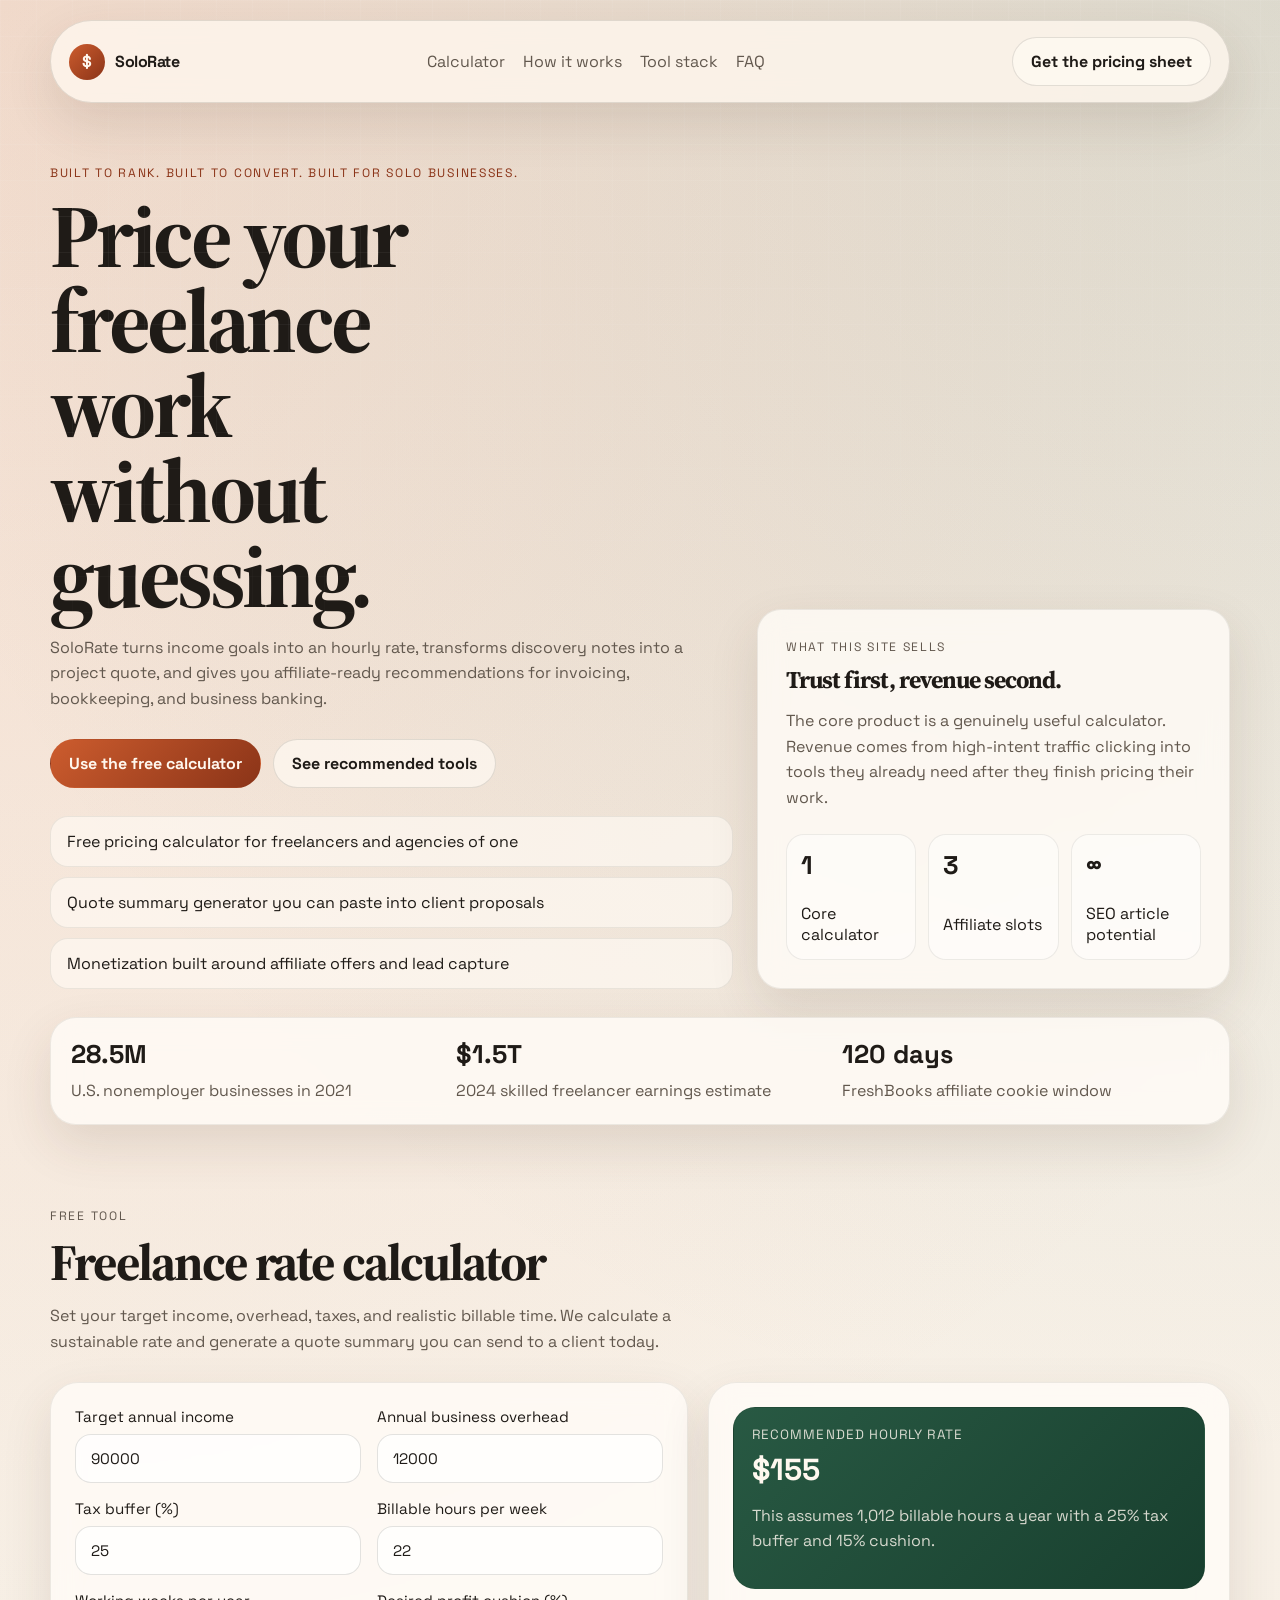
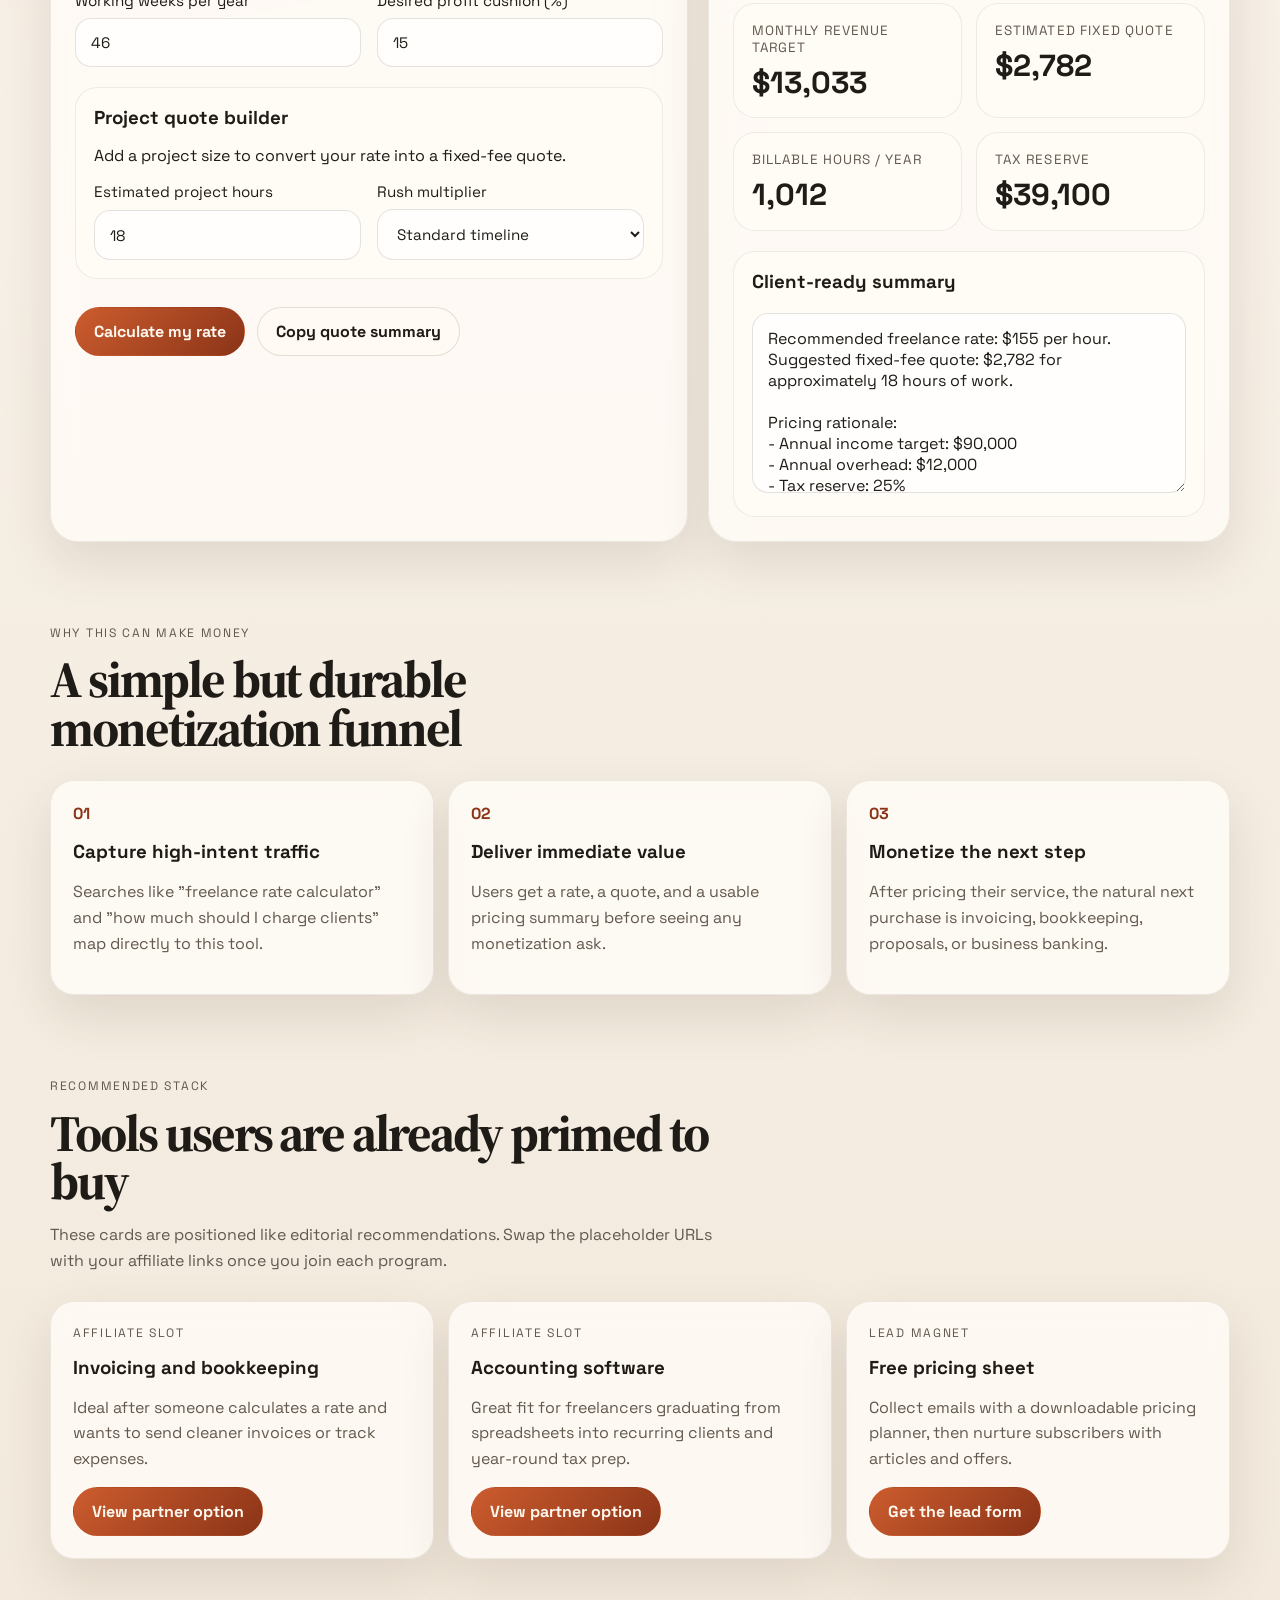
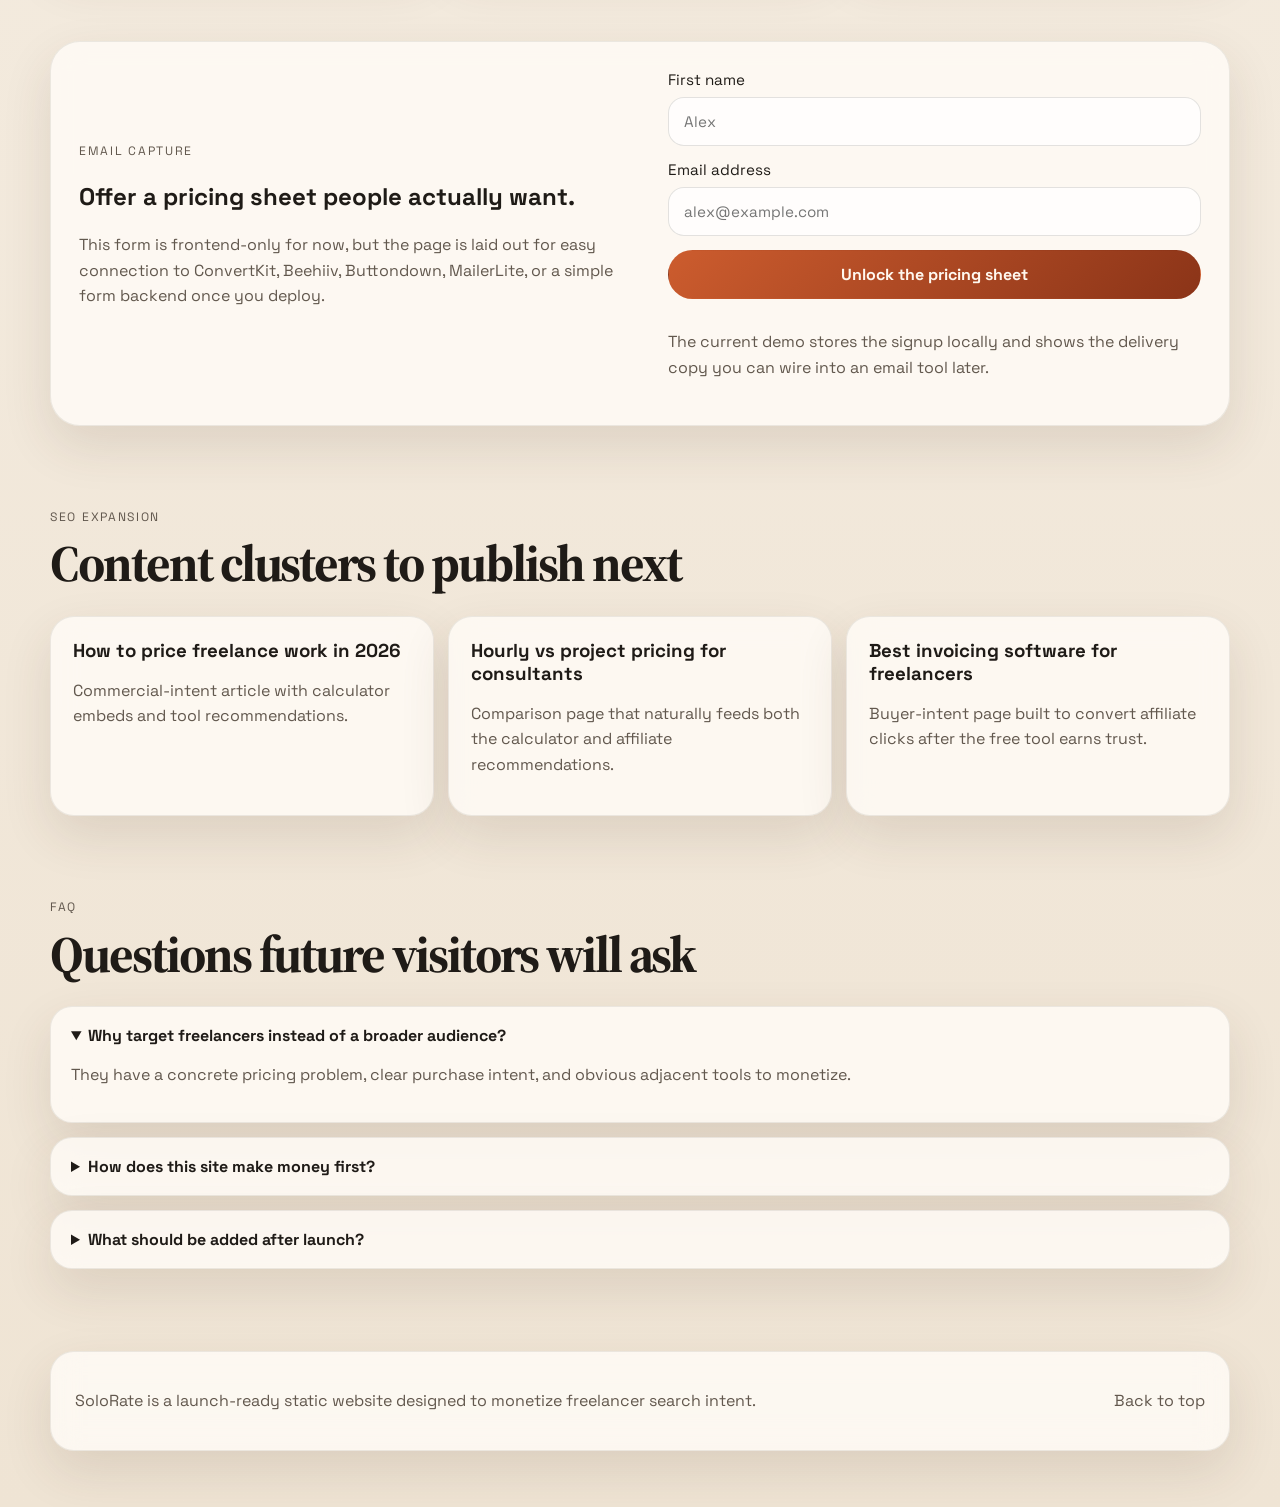
==== index.html @ 3251a685 "first iteration of freelance rate calculator." ====
﻿<!DOCTYPE html>
<html lang="en">
<head>
  <meta charset="UTF-8">
  <meta name="viewport" content="width=device-width, initial-scale=1.0">
  <title>SoloRate | Freelance Rate Calculator and Quote Builder</title>
  <meta
    name="description"
    content="Help freelancers price confidently with a free rate calculator, project quote builder, and curated tools for invoicing, banking, and bookkeeping."
  >
  <meta name="theme-color" content="#f6efe5">
  <meta property="og:title" content="SoloRate | Freelance Rate Calculator and Quote Builder">
  <meta
    property="og:description"
    content="A conversion-focused website for freelancers to calculate rates, build quotes, and discover tools that help them get paid faster."
  >
  <meta property="og:type" content="website">
  <link rel="preconnect" href="https://fonts.googleapis.com">
  <link rel="preconnect" href="https://fonts.gstatic.com" crossorigin>
  <link
    href="https://fonts.googleapis.com/css2?family=Space+Grotesk:wght@400;500;700&family=Source+Serif+4:wght@600;700&display=swap"
    rel="stylesheet"
  >
  <link rel="stylesheet" href="styles.css">
  <script type="application/ld+json">
    {
      "@context": "https://schema.org",
      "@type": "WebApplication",
      "name": "SoloRate",
      "applicationCategory": "BusinessApplication",
      "operatingSystem": "Any",
      "description": "Freelance rate calculator, quote builder, and monetized content hub for solo business owners.",
      "offers": {
        "@type": "Offer",
        "price": "0",
        "priceCurrency": "USD"
      }
    }
  </script>
</head>
<body>
  <div class="page-shell">
    <header class="site-header">
      <a class="brand" href="#top" aria-label="SoloRate home">
        <span class="brand-mark">$</span>
        <span class="brand-text">SoloRate</span>
      </a>
      <nav class="top-nav" aria-label="Primary">
        <a href="#calculator">Calculator</a>
        <a href="#how-it-works">How it works</a>
        <a href="#stack">Tool stack</a>
        <a href="#faq">FAQ</a>
      </nav>
      <a class="button button-ghost" href="#lead">Get the pricing sheet</a>
    </header>

    <main id="top">
      <section class="hero">
        <div class="hero-copy">
          <p class="eyebrow">Built to rank. Built to convert. Built for solo businesses.</p>
          <h1>Price your freelance work without guessing.</h1>
          <p class="hero-text">
            SoloRate turns income goals into an hourly rate, transforms discovery notes into a project quote,
            and gives you affiliate-ready recommendations for invoicing, bookkeeping, and business banking.
          </p>
          <div class="hero-actions">
            <a class="button button-primary" href="#calculator">Use the free calculator</a>
            <a class="button button-secondary" href="#stack">See recommended tools</a>
          </div>
          <ul class="hero-points" aria-label="Highlights">
            <li>Free pricing calculator for freelancers and agencies of one</li>
            <li>Quote summary generator you can paste into client proposals</li>
            <li>Monetization built around affiliate offers and lead capture</li>
          </ul>
        </div>
        <aside class="hero-card">
          <p class="mini-label">What this site sells</p>
          <h2>Trust first, revenue second.</h2>
          <p>
            The core product is a genuinely useful calculator. Revenue comes from high-intent traffic clicking into
            tools they already need after they finish pricing their work.
          </p>
          <div class="metric-grid">
            <article>
              <strong>1</strong>
              <span>Core calculator</span>
            </article>
            <article>
              <strong>3</strong>
              <span>Affiliate slots</span>
            </article>
            <article>
              <strong>&infin;</strong>
              <span>SEO article potential</span>
            </article>
          </div>
        </aside>
      </section>

      <section class="proof-strip" aria-label="Opportunity signals">
        <article>
          <span class="proof-number">28.5M</span>
          <span class="proof-label">U.S. nonemployer businesses in 2021</span>
        </article>
        <article>
          <span class="proof-number">$1.5T</span>
          <span class="proof-label">2024 skilled freelancer earnings estimate</span>
        </article>
        <article>
          <span class="proof-number">120 days</span>
          <span class="proof-label">FreshBooks affiliate cookie window</span>
        </article>
      </section>

      <section class="calculator-section" id="calculator">
        <div class="section-heading">
          <p class="eyebrow">Free tool</p>
          <h2>Freelance rate calculator</h2>
          <p>
            Set your target income, overhead, taxes, and realistic billable time. We calculate a sustainable rate and
            generate a quote summary you can send to a client today.
          </p>
        </div>

        <div class="calculator-layout">
          <form class="calculator-panel" id="calculator-form">
            <div class="field-grid">
              <label>
                Target annual income
                <input id="income" name="income" type="number" min="0" step="1000" value="90000">
              </label>
              <label>
                Annual business overhead
                <input id="overhead" name="overhead" type="number" min="0" step="500" value="12000">
              </label>
              <label>
                Tax buffer (%)
                <input id="taxRate" name="taxRate" type="number" min="0" max="60" step="1" value="25">
              </label>
              <label>
                Billable hours per week
                <input id="hoursPerWeek" name="hoursPerWeek" type="number" min="1" max="60" step="1" value="22">
              </label>
              <label>
                Working weeks per year
                <input id="weeksPerYear" name="weeksPerYear" type="number" min="1" max="52" step="1" value="46">
              </label>
              <label>
                Desired profit cushion (%)
                <input id="profitMargin" name="profitMargin" type="number" min="0" max="80" step="1" value="15">
              </label>
            </div>

            <div class="project-box">
              <div>
                <h3>Project quote builder</h3>
                <p>Add a project size to convert your rate into a fixed-fee quote.</p>
              </div>
              <div class="field-grid compact">
                <label>
                  Estimated project hours
                  <input id="projectHours" name="projectHours" type="number" min="1" max="500" step="1" value="18">
                </label>
                <label>
                  Rush multiplier
                  <select id="rushMultiplier" name="rushMultiplier">
                    <option value="1">Standard timeline</option>
                    <option value="1.15">Mild rush (+15%)</option>
                    <option value="1.3">Fast turnaround (+30%)</option>
                    <option value="1.5">Urgent delivery (+50%)</option>
                  </select>
                </label>
              </div>
            </div>

            <div class="form-actions">
              <button class="button button-primary" type="submit">Calculate my rate</button>
              <button class="button button-secondary" id="copy-summary" type="button">Copy quote summary</button>
            </div>
          </form>

          <aside class="results-panel">
            <div class="result-card accent">
              <span class="result-label">Recommended hourly rate</span>
              <strong id="hourlyRate">$0</strong>
              <p id="rateContext">Based on your income target, expenses, taxes, and billable availability.</p>
            </div>
            <div class="results-grid">
              <article class="result-card">
                <span class="result-label">Monthly revenue target</span>
                <strong id="monthlyTarget">$0</strong>
              </article>
              <article class="result-card">
                <span class="result-label">Estimated fixed quote</span>
                <strong id="projectQuote">$0</strong>
              </article>
              <article class="result-card">
                <span class="result-label">Billable hours / year</span>
                <strong id="annualHours">0</strong>
              </article>
              <article class="result-card">
                <span class="result-label">Tax reserve</span>
                <strong id="taxReserve">$0</strong>
              </article>
            </div>
            <div class="summary-card">
              <div class="summary-head">
                <h3>Client-ready summary</h3>
                <span id="copy-status" aria-live="polite"></span>
              </div>
              <textarea id="quoteSummary" readonly></textarea>
            </div>
          </aside>
        </div>
      </section>

      <section class="how-section" id="how-it-works">
        <div class="section-heading">
          <p class="eyebrow">Why this can make money</p>
          <h2>A simple but durable monetization funnel</h2>
        </div>
        <div class="steps">
          <article>
            <span>01</span>
            <h3>Capture high-intent traffic</h3>
            <p>Searches like "freelance rate calculator" and "how much should I charge clients" map directly to this tool.</p>
          </article>
          <article>
            <span>02</span>
            <h3>Deliver immediate value</h3>
            <p>Users get a rate, a quote, and a usable pricing summary before seeing any monetization ask.</p>
          </article>
          <article>
            <span>03</span>
            <h3>Monetize the next step</h3>
            <p>After pricing their service, the natural next purchase is invoicing, bookkeeping, proposals, or business banking.</p>
          </article>
        </div>
      </section>

      <section class="stack-section" id="stack">
        <div class="section-heading">
          <p class="eyebrow">Recommended stack</p>
          <h2>Tools users are already primed to buy</h2>
          <p>
            These cards are positioned like editorial recommendations. Swap the placeholder URLs with your affiliate
            links once you join each program.
          </p>
        </div>
        <div class="offer-grid">
          <article class="offer-card">
            <p class="offer-tag">Affiliate slot</p>
            <h3>Invoicing and bookkeeping</h3>
            <p>Ideal after someone calculates a rate and wants to send cleaner invoices or track expenses.</p>
            <a class="button button-primary" href="https://www.freshbooks.com/affiliate-program/" target="_blank" rel="noreferrer noopener">View partner option</a>
          </article>
          <article class="offer-card">
            <p class="offer-tag">Affiliate slot</p>
            <h3>Accounting software</h3>
            <p>Great fit for freelancers graduating from spreadsheets into recurring clients and year-round tax prep.</p>
            <a class="button button-primary" href="https://peakadvisers.com/affiliates/" target="_blank" rel="noreferrer noopener">View partner option</a>
          </article>
          <article class="offer-card">
            <p class="offer-tag">Lead magnet</p>
            <h3>Free pricing sheet</h3>
            <p>Collect emails with a downloadable pricing planner, then nurture subscribers with articles and offers.</p>
            <a class="button button-primary" href="#lead">Get the lead form</a>
          </article>
        </div>
      </section>

      <section class="lead-section" id="lead">
        <div class="lead-copy">
          <p class="eyebrow">Email capture</p>
          <h2>Offer a pricing sheet people actually want.</h2>
          <p>
            This form is frontend-only for now, but the page is laid out for easy connection to ConvertKit, Beehiiv,
            Buttondown, MailerLite, or a simple form backend once you deploy.
          </p>
        </div>
        <form class="lead-form" id="lead-form">
          <label>
            First name
            <input id="leadName" name="leadName" type="text" placeholder="Alex">
          </label>
          <label>
            Email address
            <input id="leadEmail" name="leadEmail" type="email" placeholder="alex@example.com" required>
          </label>
          <button class="button button-primary" type="submit">Unlock the pricing sheet</button>
          <p class="form-note" id="lead-message" aria-live="polite">
            The current demo stores the signup locally and shows the delivery copy you can wire into an email tool later.
          </p>
        </form>
      </section>

      <section class="content-section">
        <div class="section-heading">
          <p class="eyebrow">SEO expansion</p>
          <h2>Content clusters to publish next</h2>
        </div>
        <div class="content-grid">
          <article>
            <h3><a href="freelance-pricing-guide.html">How to price freelance work in 2026</a></h3>
            <p>Commercial-intent article with calculator embeds and tool recommendations.</p>
          </article>
          <article>
            <h3><a href="#calculator">Hourly vs project pricing for consultants</a></h3>
            <p>Comparison page that naturally feeds both the calculator and affiliate recommendations.</p>
          </article>
          <article>
            <h3><a href="#stack">Best invoicing software for freelancers</a></h3>
            <p>Buyer-intent page built to convert affiliate clicks after the free tool earns trust.</p>
          </article>
        </div>
      </section>

      <section class="faq-section" id="faq">
        <div class="section-heading">
          <p class="eyebrow">FAQ</p>
          <h2>Questions future visitors will ask</h2>
        </div>
        <div class="faq-list">
          <details open>
            <summary>Why target freelancers instead of a broader audience?</summary>
            <p>They have a concrete pricing problem, clear purchase intent, and obvious adjacent tools to monetize.</p>
          </details>
          <details>
            <summary>How does this site make money first?</summary>
            <p>Fastest path: affiliate offers for invoicing and accounting software. Next layer: newsletter sponsorships and digital templates.</p>
          </details>
          <details>
            <summary>What should be added after launch?</summary>
            <p>Programmatic SEO pages for niches like designers, developers, consultants, photographers, and copywriters.</p>
          </details>
        </div>
      </section>
    </main>

    <footer class="site-footer">
      <p>SoloRate is a launch-ready static website designed to monetize freelancer search intent.</p>
      <a href="#top">Back to top</a>
    </footer>
  </div>

  <script src="script.js"></script>
</body>
</html>
---- styles.css ----
﻿:root {
  --bg: #f6efe5;
  --bg-strong: #f1e2cf;
  --surface: rgba(255, 252, 247, 0.82);
  --surface-strong: #fffaf2;
  --text: #1f1b17;
  --muted: #62584e;
  --line: rgba(31, 27, 23, 0.12);
  --accent: #cc5c2e;
  --accent-dark: #8b3418;
  --accent-soft: #f7c7a6;
  --green: #285943;
  --shadow: 0 20px 50px rgba(77, 53, 34, 0.12);
  --radius: 24px;
}

* {
  box-sizing: border-box;
}

html {
  scroll-behavior: smooth;
}

body {
  margin: 0;
  min-height: 100vh;
  font-family: "Space Grotesk", sans-serif;
  color: var(--text);
  background:
    radial-gradient(circle at top left, rgba(204, 92, 46, 0.16), transparent 34%),
    radial-gradient(circle at top right, rgba(40, 89, 67, 0.14), transparent 30%),
    linear-gradient(180deg, #fbf4eb 0%, var(--bg) 40%, #efe4d4 100%);
}

body::before {
  content: "";
  position: fixed;
  inset: 0;
  pointer-events: none;
  background-image:
    linear-gradient(rgba(255, 255, 255, 0.16) 1px, transparent 1px),
    linear-gradient(90deg, rgba(255, 255, 255, 0.16) 1px, transparent 1px);
  background-size: 36px 36px;
  mask-image: linear-gradient(180deg, rgba(0, 0, 0, 0.45), transparent 88%);
}

.page-shell {
  width: min(1180px, calc(100% - 32px));
  margin: 0 auto;
  padding: 20px 0 56px;
}

.site-header,
.hero-card,
.calculator-panel,
.results-panel,
.offer-card,
.lead-section,
.content-grid article,
.steps article,
.faq-list details,
.proof-strip,
.site-footer {
  backdrop-filter: blur(14px);
}

.site-header {
  position: sticky;
  top: 16px;
  z-index: 10;
  display: flex;
  align-items: center;
  justify-content: space-between;
  gap: 16px;
  padding: 16px 18px;
  margin-bottom: 28px;
  background: rgba(255, 248, 239, 0.78);
  border: 1px solid var(--line);
  border-radius: 999px;
  box-shadow: var(--shadow);
}

.brand {
  display: inline-flex;
  align-items: center;
  gap: 10px;
  color: var(--text);
  text-decoration: none;
  font-weight: 700;
  letter-spacing: -0.03em;
}

.brand-mark {
  display: inline-grid;
  place-items: center;
  width: 36px;
  height: 36px;
  border-radius: 50%;
  color: #fff8ef;
  background: linear-gradient(135deg, var(--accent), var(--accent-dark));
}

.top-nav {
  display: flex;
  gap: 18px;
}

.top-nav a,
.site-footer a {
  color: var(--muted);
  text-decoration: none;
}

.top-nav a:hover,
.site-footer a:hover,
.brand:hover {
  color: var(--accent-dark);
}

.hero {
  display: grid;
  grid-template-columns: 1.3fr 0.9fr;
  gap: 24px;
  align-items: stretch;
  padding: 34px 0 28px;
}

.hero-copy h1,
.section-heading h2,
.hero-card h2 {
  margin: 0;
  font-family: "Source Serif 4", serif;
  line-height: 0.95;
  letter-spacing: -0.04em;
}

.hero-copy h1 {
  font-size: clamp(3rem, 7vw, 6.3rem);
  max-width: 10ch;
}

.hero-text,
.section-heading p,
.hero-card p,
.offer-card p,
.steps p,
.lead-copy p,
.content-grid p,
.faq-list p,
.site-footer p,
.proof-label,
.form-note,
#rateContext {
  color: var(--muted);
  line-height: 1.6;
}

.eyebrow,
.mini-label,
.offer-tag {
  margin: 0 0 12px;
  text-transform: uppercase;
  letter-spacing: 0.14em;
  font-size: 0.76rem;
  color: var(--accent-dark);
}

.hero-actions,
.form-actions {
  display: flex;
  flex-wrap: wrap;
  gap: 12px;
  margin-top: 28px;
}

.button {
  display: inline-flex;
  align-items: center;
  justify-content: center;
  gap: 8px;
  padding: 13px 18px;
  border-radius: 999px;
  border: 1px solid transparent;
  font: inherit;
  font-weight: 700;
  text-decoration: none;
  cursor: pointer;
  transition: transform 180ms ease, background 180ms ease, border-color 180ms ease;
}

.button:hover {
  transform: translateY(-1px);
}

.button-primary {
  color: #fff8ef;
  background: linear-gradient(135deg, var(--accent), var(--accent-dark));
}

.button-secondary,
.button-ghost {
  color: var(--text);
  background: rgba(255, 250, 242, 0.7);
  border-color: var(--line);
}

.hero-points {
  display: grid;
  gap: 10px;
  padding: 0;
  margin: 28px 0 0;
  list-style: none;
}

.hero-points li {
  padding: 14px 16px;
  border-radius: 18px;
  background: rgba(255, 251, 245, 0.64);
  border: 1px solid rgba(31, 27, 23, 0.08);
}

.hero-card,
.calculator-panel,
.results-panel,
.offer-card,
.lead-section,
.content-grid article,
.steps article,
.faq-list details,
.proof-strip,
.site-footer {
  background: var(--surface);
  border: 1px solid rgba(31, 27, 23, 0.08);
  box-shadow: var(--shadow);
}

.hero-card {
  padding: 28px;
  border-radius: var(--radius);
  align-self: end;
}

.metric-grid {
  display: grid;
  grid-template-columns: repeat(3, 1fr);
  gap: 12px;
  margin-top: 24px;
}

.metric-grid article,
.results-grid,
.content-grid,
.steps,
.offer-grid {
  display: grid;
  gap: 14px;
}

.metric-grid article {
  padding: 14px;
  border-radius: 18px;
  background: rgba(255, 255, 255, 0.44);
  border: 1px solid rgba(31, 27, 23, 0.08);
}

.metric-grid strong,
.proof-number {
  display: block;
  margin-bottom: 8px;
  font-size: 1.6rem;
  font-weight: 700;
}

.proof-strip {
  display: grid;
  grid-template-columns: repeat(3, 1fr);
  gap: 18px;
  padding: 20px;
  border-radius: 26px;
}

.calculator-section,
.how-section,
.stack-section,
.content-section,
.faq-section {
  padding: 82px 0 0;
}

.section-heading {
  max-width: 680px;
  margin-bottom: 28px;
}

.section-heading h2 {
  font-size: clamp(2.3rem, 4vw, 4.3rem);
  margin-bottom: 14px;
}

.calculator-layout {
  display: grid;
  grid-template-columns: 1.1fr 0.9fr;
  gap: 20px;
}

.calculator-panel,
.results-panel {
  padding: 24px;
  border-radius: 28px;
}

.field-grid {
  display: grid;
  grid-template-columns: repeat(2, 1fr);
  gap: 16px;
}

.field-grid.compact {
  margin-top: 12px;
}

label {
  display: grid;
  gap: 8px;
  font-size: 0.95rem;
}

input,
select,
textarea {
  width: 100%;
  padding: 14px 15px;
  font: inherit;
  color: var(--text);
  background: rgba(255, 255, 255, 0.72);
  border: 1px solid rgba(31, 27, 23, 0.12);
  border-radius: 16px;
}

textarea {
  min-height: 180px;
  resize: vertical;
}

.project-box,
.summary-card,
.result-card {
  border-radius: 22px;
  border: 1px solid rgba(31, 27, 23, 0.08);
  background: rgba(255, 252, 247, 0.72);
}

.project-box,
.summary-card {
  margin-top: 20px;
  padding: 18px;
}

.project-box h3,
.summary-card h3,
.offer-card h3,
.steps h3,
.content-grid h3 {
  margin: 0 0 8px;
}

.result-card {
  padding: 18px;
}

.result-card.accent {
  margin-bottom: 14px;
  color: #fff8ef;
  background: linear-gradient(135deg, var(--green), #183f2e);
}

.result-card.accent #rateContext,
.result-card.accent .result-label {
  color: rgba(255, 248, 239, 0.82);
}

.result-label {
  display: block;
  margin-bottom: 10px;
  font-size: 0.84rem;
  text-transform: uppercase;
  letter-spacing: 0.08em;
  color: var(--muted);
}

.result-card strong {
  font-size: 1.9rem;
  line-height: 1.1;
}

.results-grid {
  grid-template-columns: repeat(2, 1fr);
}

.summary-head {
  display: flex;
  align-items: center;
  justify-content: space-between;
  gap: 12px;
  margin-bottom: 12px;
}

#copy-status {
  min-height: 1em;
  font-size: 0.9rem;
  color: var(--green);
}

.steps,
.offer-grid,
.content-grid {
  grid-template-columns: repeat(3, 1fr);
}

.steps article,
.offer-card,
.content-grid article {
  padding: 22px;
  border-radius: 24px;
}

.steps span {
  display: inline-block;
  margin-bottom: 16px;
  color: var(--accent-dark);
  font-weight: 700;
}

.lead-section {
  display: grid;
  grid-template-columns: 1fr 0.95fr;
  gap: 28px;
  align-items: center;
  padding: 28px;
  margin-top: 82px;
  border-radius: 30px;
}

.lead-form {
  display: grid;
  gap: 14px;
}

.faq-list {
  display: grid;
  gap: 14px;
}

.faq-list details {
  padding: 18px 20px;
  border-radius: 22px;
}

.faq-list summary {
  cursor: pointer;
  font-weight: 700;
}

.site-footer {
  display: flex;
  align-items: center;
  justify-content: space-between;
  gap: 16px;
  padding: 20px 24px;
  margin-top: 82px;
  border-radius: 24px;
}

@media (max-width: 980px) {
  .site-header,
  .hero,
  .calculator-layout,
  .lead-section,
  .proof-strip,
  .steps,
  .offer-grid,
  .content-grid {
    grid-template-columns: 1fr;
  }

  .site-header {
    border-radius: 30px;
    flex-direction: column;
    align-items: stretch;
  }

  .top-nav {
    flex-wrap: wrap;
    justify-content: center;
  }

  .field-grid,
  .results-grid,
  .metric-grid {
    grid-template-columns: 1fr;
  }
}

@media (max-width: 640px) {
  .page-shell {
    width: min(100% - 20px, 1180px);
  }

  .hero-copy h1 {
    max-width: none;
  }

  .site-footer,
  .summary-head {
    flex-direction: column;
    align-items: flex-start;
  }
}

.content-grid a {
  color: var(--text);
  text-decoration: none;
}

.content-grid a:hover {
  color: var(--accent-dark);
}
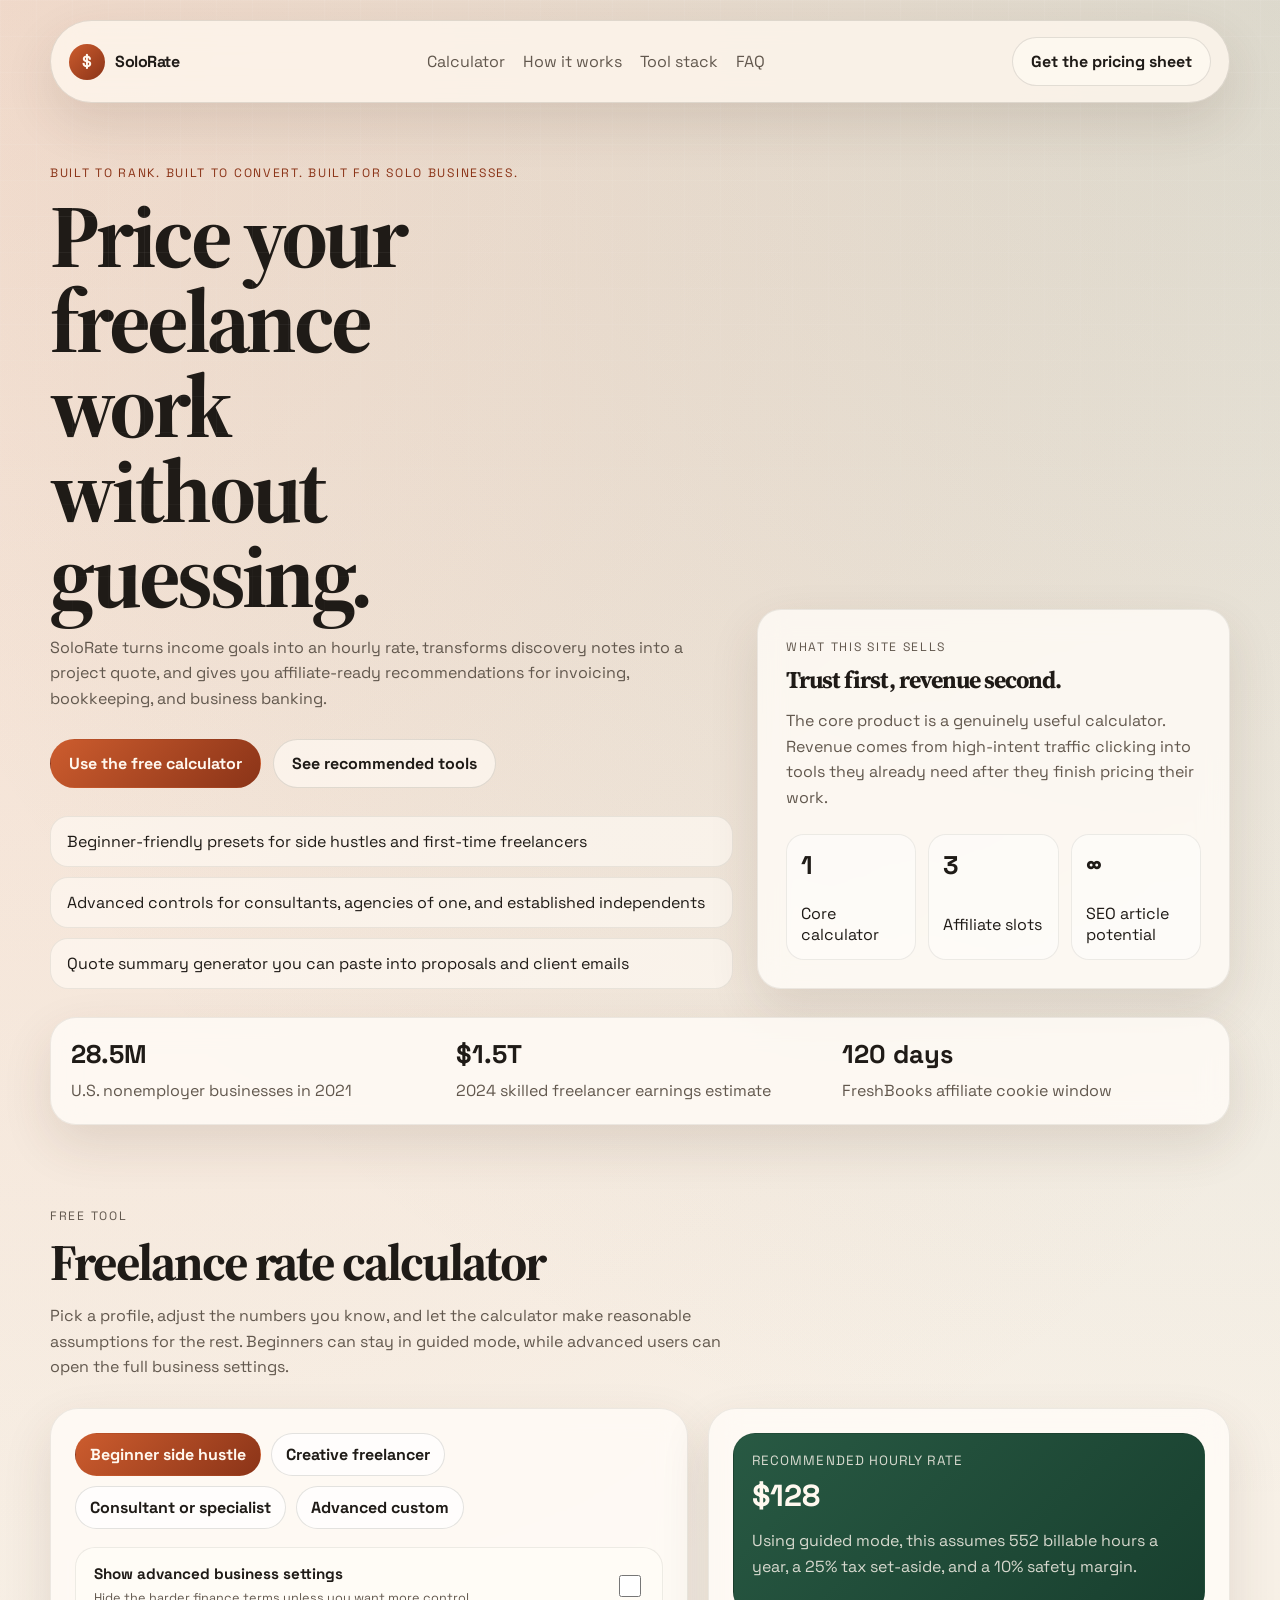
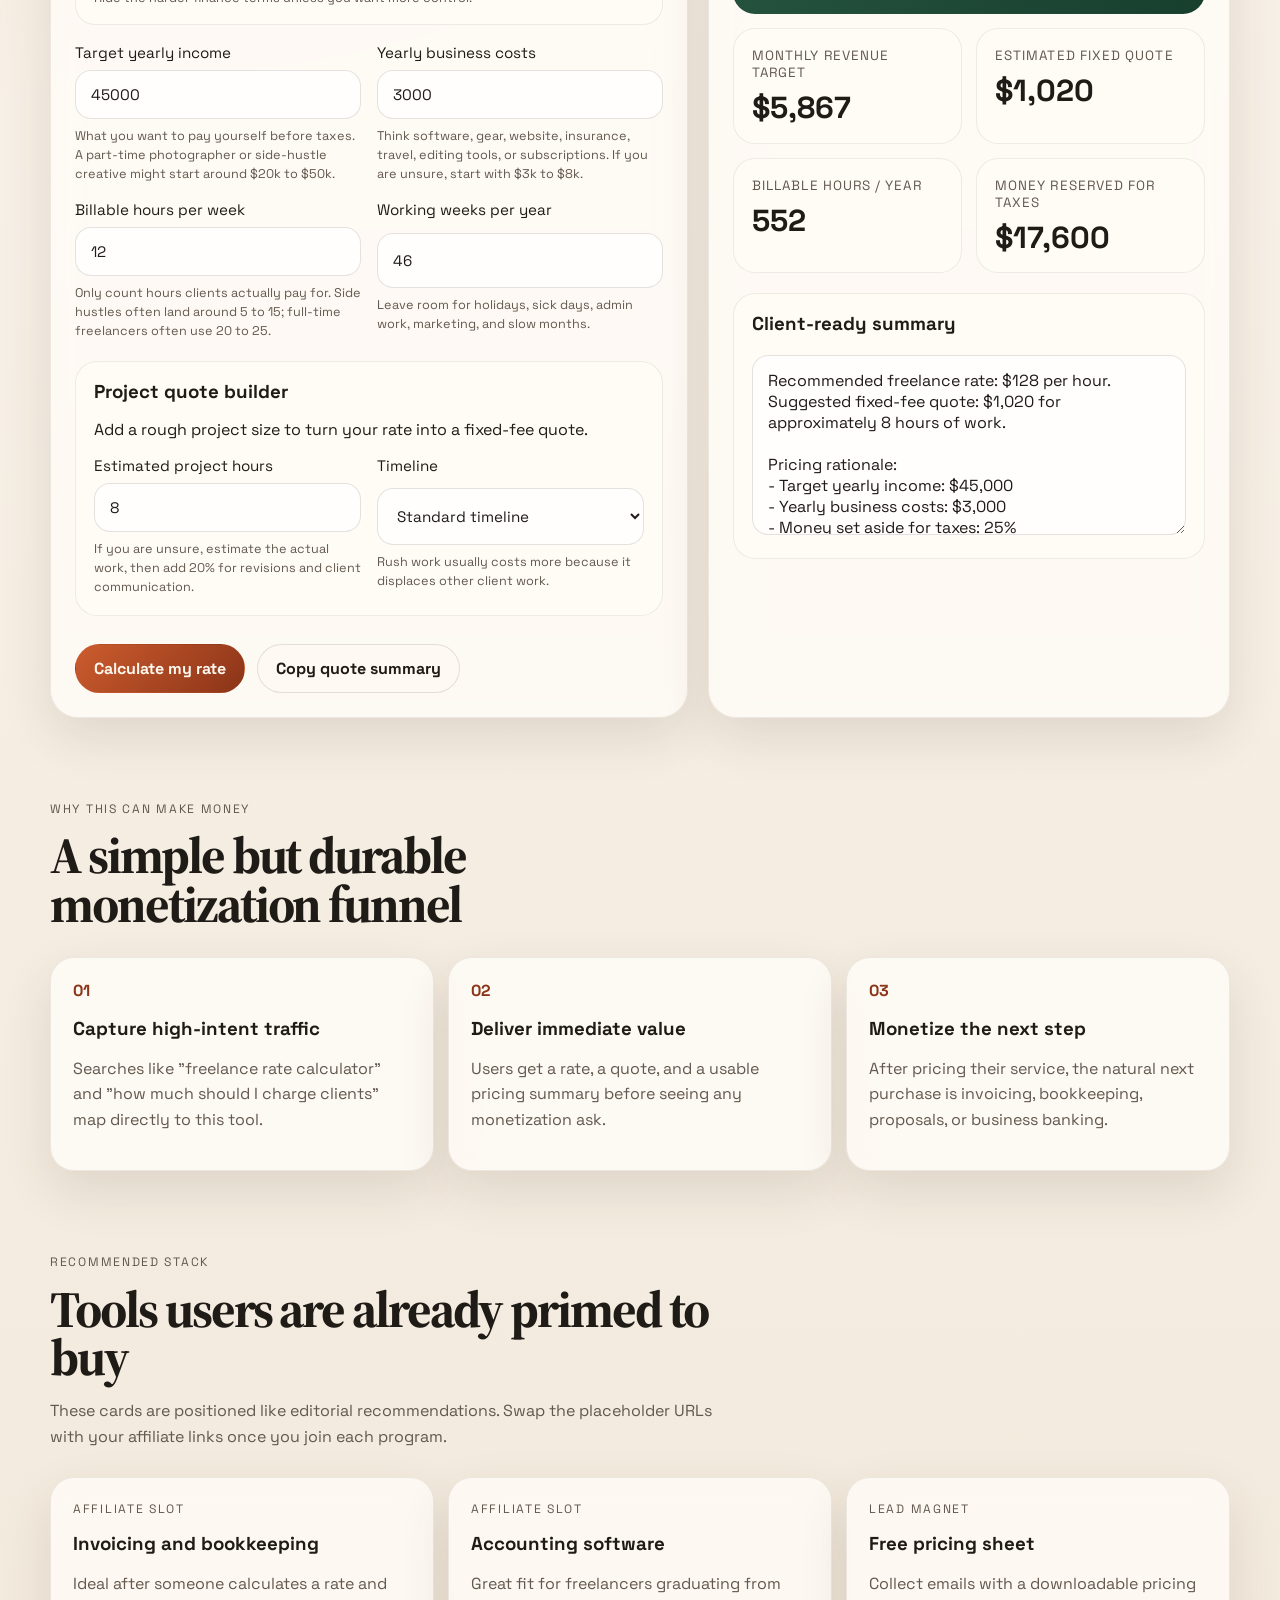
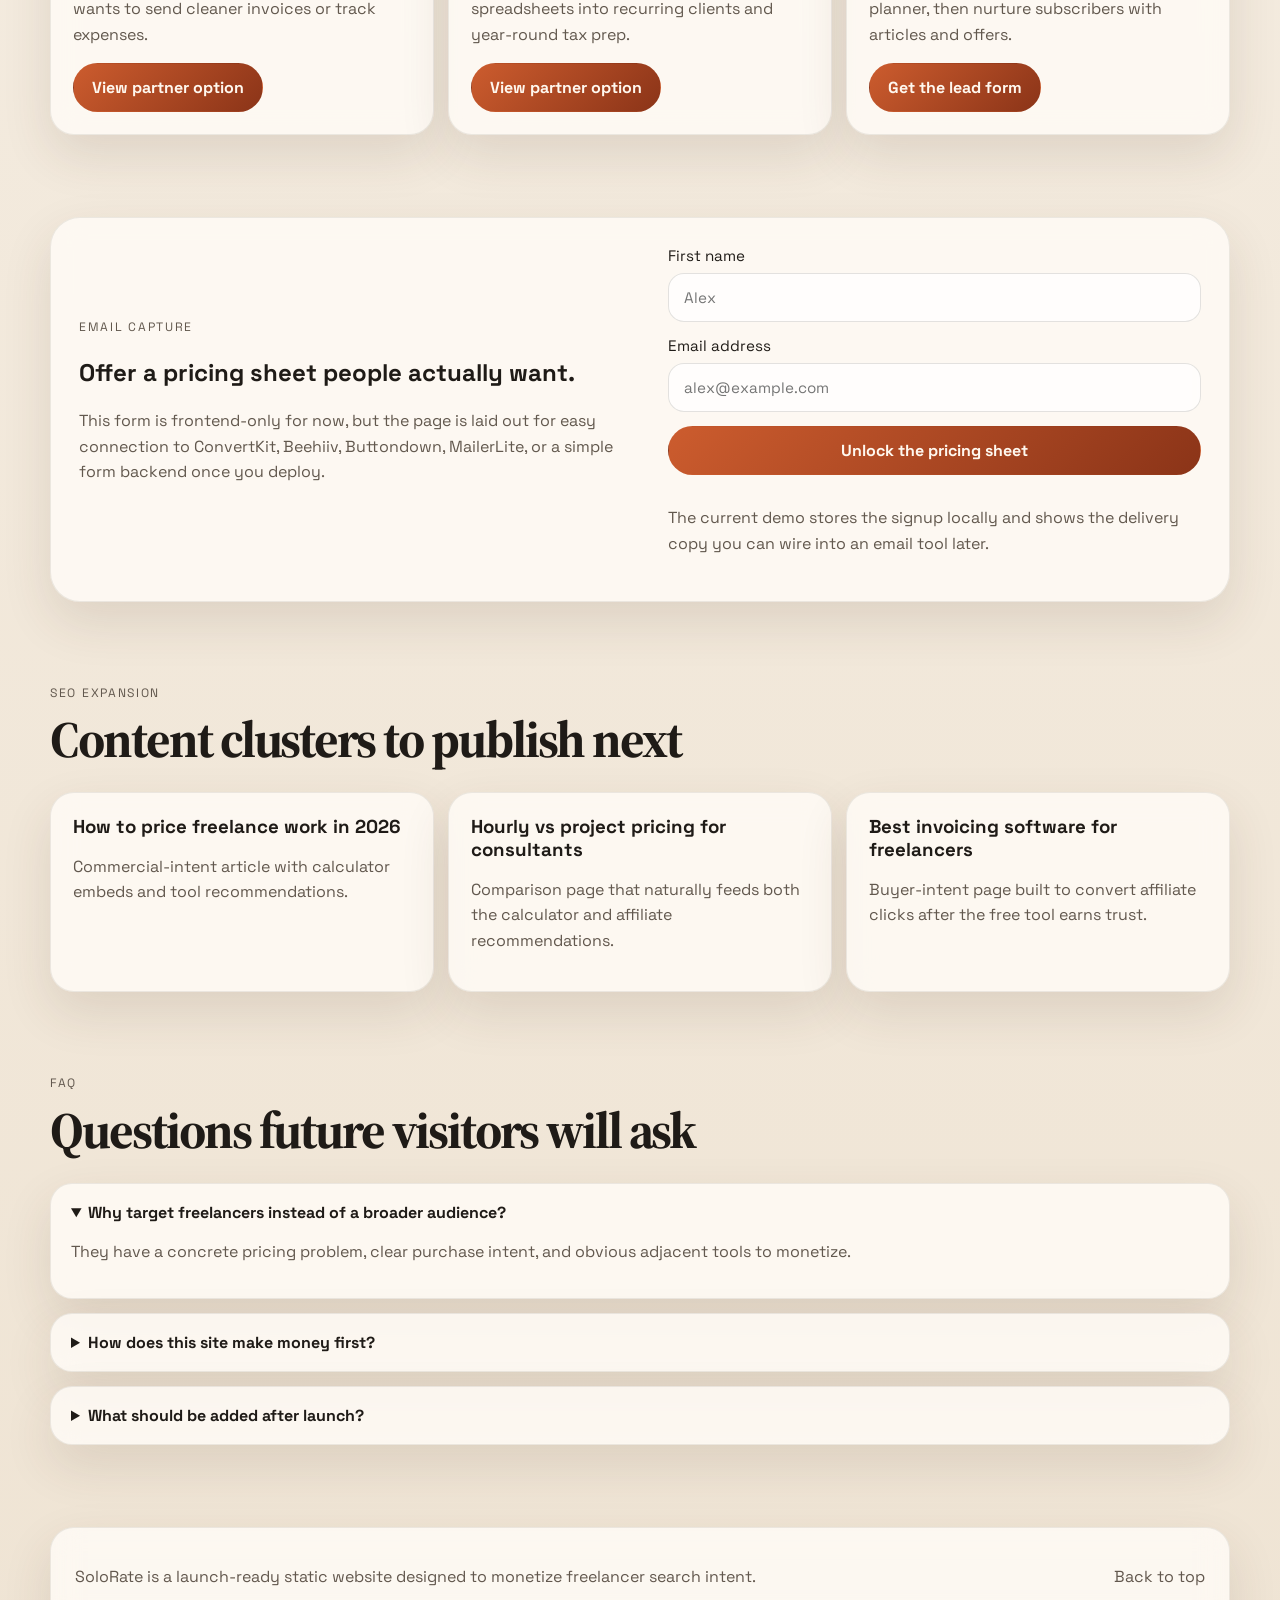
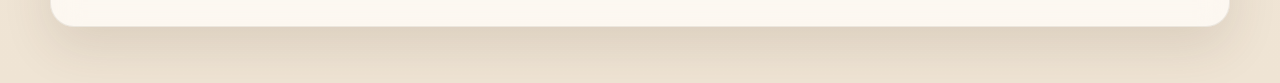
==== commit deb24786: "Make calculator beginner-friendly with presets" ====
--- a/index.html
+++ b/index.html
@@ -68,9 +68,9 @@
             <a class="button button-secondary" href="#stack">See recommended tools</a>
           </div>
           <ul class="hero-points" aria-label="Highlights">
-            <li>Free pricing calculator for freelancers and agencies of one</li>
-            <li>Quote summary generator you can paste into client proposals</li>
-            <li>Monetization built around affiliate offers and lead capture</li>
+            <li>Beginner-friendly presets for side hustles and first-time freelancers</li>
+            <li>Advanced controls for consultants, agencies of one, and established independents</li>
+            <li>Quote summary generator you can paste into proposals and client emails</li>
           </ul>
         </div>
         <aside class="hero-card">
@@ -117,58 +117,92 @@
           <p class="eyebrow">Free tool</p>
           <h2>Freelance rate calculator</h2>
           <p>
-            Set your target income, overhead, taxes, and realistic billable time. We calculate a sustainable rate and
-            generate a quote summary you can send to a client today.
+            Pick a profile, adjust the numbers you know, and let the calculator make reasonable assumptions for the rest.
+            Beginners can stay in guided mode, while advanced users can open the full business settings.
           </p>
         </div>
 
         <div class="calculator-layout">
           <form class="calculator-panel" id="calculator-form">
+            <div class="preset-bar" role="group" aria-label="Freelancer profile presets">
+              <button class="preset-button active" type="button" data-preset="beginner">Beginner side hustle</button>
+              <button class="preset-button" type="button" data-preset="creative">Creative freelancer</button>
+              <button class="preset-button" type="button" data-preset="consultant">Consultant or specialist</button>
+              <button class="preset-button" type="button" data-preset="advanced">Advanced custom</button>
+            </div>
+
+            <div class="mode-row">
+              <label class="toggle-card" for="advancedMode">
+                <span>
+                  <strong>Show advanced business settings</strong>
+                  <small>Hide the harder finance terms unless you want more control.</small>
+                </span>
+                <input id="advancedMode" name="advancedMode" type="checkbox">
+              </label>
+            </div>
+
             <div class="field-grid">
               <label>
-                Target annual income
-                <input id="income" name="income" type="number" min="0" step="1000" value="90000">
+                Target yearly income
+                <input id="income" name="income" type="number" min="0" step="1000" value="45000">
+                <small>What you want to pay yourself before taxes. A part-time photographer or side-hustle creative might start around $20k to $50k.</small>
               </label>
               <label>
-                Annual business overhead
-                <input id="overhead" name="overhead" type="number" min="0" step="500" value="12000">
-              </label>
-              <label>
-                Tax buffer (%)
-                <input id="taxRate" name="taxRate" type="number" min="0" max="60" step="1" value="25">
+                Yearly business costs
+                <input id="overhead" name="overhead" type="number" min="0" step="500" value="3000">
+                <small>Think software, gear, website, insurance, travel, editing tools, or subscriptions. If you are unsure, start with $3k to $8k.</small>
               </label>
               <label>
                 Billable hours per week
-                <input id="hoursPerWeek" name="hoursPerWeek" type="number" min="1" max="60" step="1" value="22">
+                <input id="hoursPerWeek" name="hoursPerWeek" type="number" min="1" max="60" step="1" value="12">
+                <small>Only count hours clients actually pay for. Side hustles often land around 5 to 15; full-time freelancers often use 20 to 25.</small>
               </label>
               <label>
                 Working weeks per year
                 <input id="weeksPerYear" name="weeksPerYear" type="number" min="1" max="52" step="1" value="46">
-              </label>
-              <label>
-                Desired profit cushion (%)
-                <input id="profitMargin" name="profitMargin" type="number" min="0" max="80" step="1" value="15">
-              </label>
+                <small>Leave room for holidays, sick days, admin work, marketing, and slow months.</small>
+              </label>
+            </div>
+
+            <div class="advanced-box is-hidden" id="advancedFields">
+              <div class="advanced-heading">
+                <h3>Advanced settings</h3>
+                <p>Useful once you know your business numbers and want tighter margins.</p>
+              </div>
+              <div class="field-grid compact">
+                <label>
+                  Money to set aside for taxes (%)
+                  <input id="taxRate" name="taxRate" type="number" min="0" max="60" step="1" value="25">
+                  <small>If you are unsure, 25% is a safe starter number for many freelancers.</small>
+                </label>
+                <label>
+                  Extra safety margin (%)
+                  <input id="profitMargin" name="profitMargin" type="number" min="0" max="80" step="1" value="10">
+                  <small>This keeps you from charging the bare minimum. Many independents use 5% to 20%.</small>
+                </label>
+              </div>
             </div>
 
             <div class="project-box">
               <div>
                 <h3>Project quote builder</h3>
-                <p>Add a project size to convert your rate into a fixed-fee quote.</p>
+                <p>Add a rough project size to turn your rate into a fixed-fee quote.</p>
               </div>
               <div class="field-grid compact">
                 <label>
                   Estimated project hours
-                  <input id="projectHours" name="projectHours" type="number" min="1" max="500" step="1" value="18">
+                  <input id="projectHours" name="projectHours" type="number" min="1" max="500" step="1" value="8">
+                  <small>If you are unsure, estimate the actual work, then add 20% for revisions and client communication.</small>
                 </label>
                 <label>
-                  Rush multiplier
+                  Timeline
                   <select id="rushMultiplier" name="rushMultiplier">
                     <option value="1">Standard timeline</option>
                     <option value="1.15">Mild rush (+15%)</option>
                     <option value="1.3">Fast turnaround (+30%)</option>
                     <option value="1.5">Urgent delivery (+50%)</option>
                   </select>
+                  <small>Rush work usually costs more because it displaces other client work.</small>
                 </label>
               </div>
             </div>
@@ -183,7 +217,7 @@
             <div class="result-card accent">
               <span class="result-label">Recommended hourly rate</span>
               <strong id="hourlyRate">$0</strong>
-              <p id="rateContext">Based on your income target, expenses, taxes, and billable availability.</p>
+              <p id="rateContext">Based on your income target, costs, taxes, and realistic billable time.</p>
             </div>
             <div class="results-grid">
               <article class="result-card">
@@ -199,7 +233,7 @@
                 <strong id="annualHours">0</strong>
               </article>
               <article class="result-card">
-                <span class="result-label">Tax reserve</span>
+                <span class="result-label">Money reserved for taxes</span>
                 <strong id="taxReserve">$0</strong>
               </article>
             </div>
@@ -346,4 +380,3 @@
   <script src="script.js"></script>
 </body>
 </html>
-
--- a/styles.css
+++ b/styles.css
@@ -527,3 +527,75 @@
   color: var(--accent-dark);
 }
 
+.preset-bar {
+  display: flex;
+  flex-wrap: wrap;
+  gap: 10px;
+  margin-bottom: 18px;
+}
+
+.preset-button {
+  padding: 10px 14px;
+  border: 1px solid rgba(31, 27, 23, 0.12);
+  border-radius: 999px;
+  background: rgba(255, 255, 255, 0.7);
+  color: var(--text);
+  font: inherit;
+  font-weight: 700;
+  cursor: pointer;
+}
+
+.preset-button.active {
+  color: #fff8ef;
+  background: linear-gradient(135deg, var(--accent), var(--accent-dark));
+  border-color: transparent;
+}
+
+.mode-row {
+  margin-bottom: 18px;
+}
+
+.toggle-card {
+  display: flex;
+  align-items: center;
+  justify-content: space-between;
+  gap: 16px;
+  padding: 16px 18px;
+  border-radius: 20px;
+  border: 1px solid rgba(31, 27, 23, 0.08);
+  background: rgba(255, 252, 247, 0.72);
+}
+
+.toggle-card strong,
+.advanced-heading h3 {
+  display: block;
+  margin-bottom: 4px;
+}
+
+.toggle-card small,
+.advanced-heading p,
+label small {
+  color: var(--muted);
+  line-height: 1.5;
+}
+
+.toggle-card input {
+  width: 22px;
+  height: 22px;
+}
+
+.advanced-box {
+  margin-top: 20px;
+  padding: 18px;
+  border-radius: 22px;
+  border: 1px solid rgba(31, 27, 23, 0.08);
+  background: rgba(255, 252, 247, 0.72);
+}
+
+.advanced-heading {
+  margin-bottom: 12px;
+}
+
+.is-hidden {
+  display: none;
+}
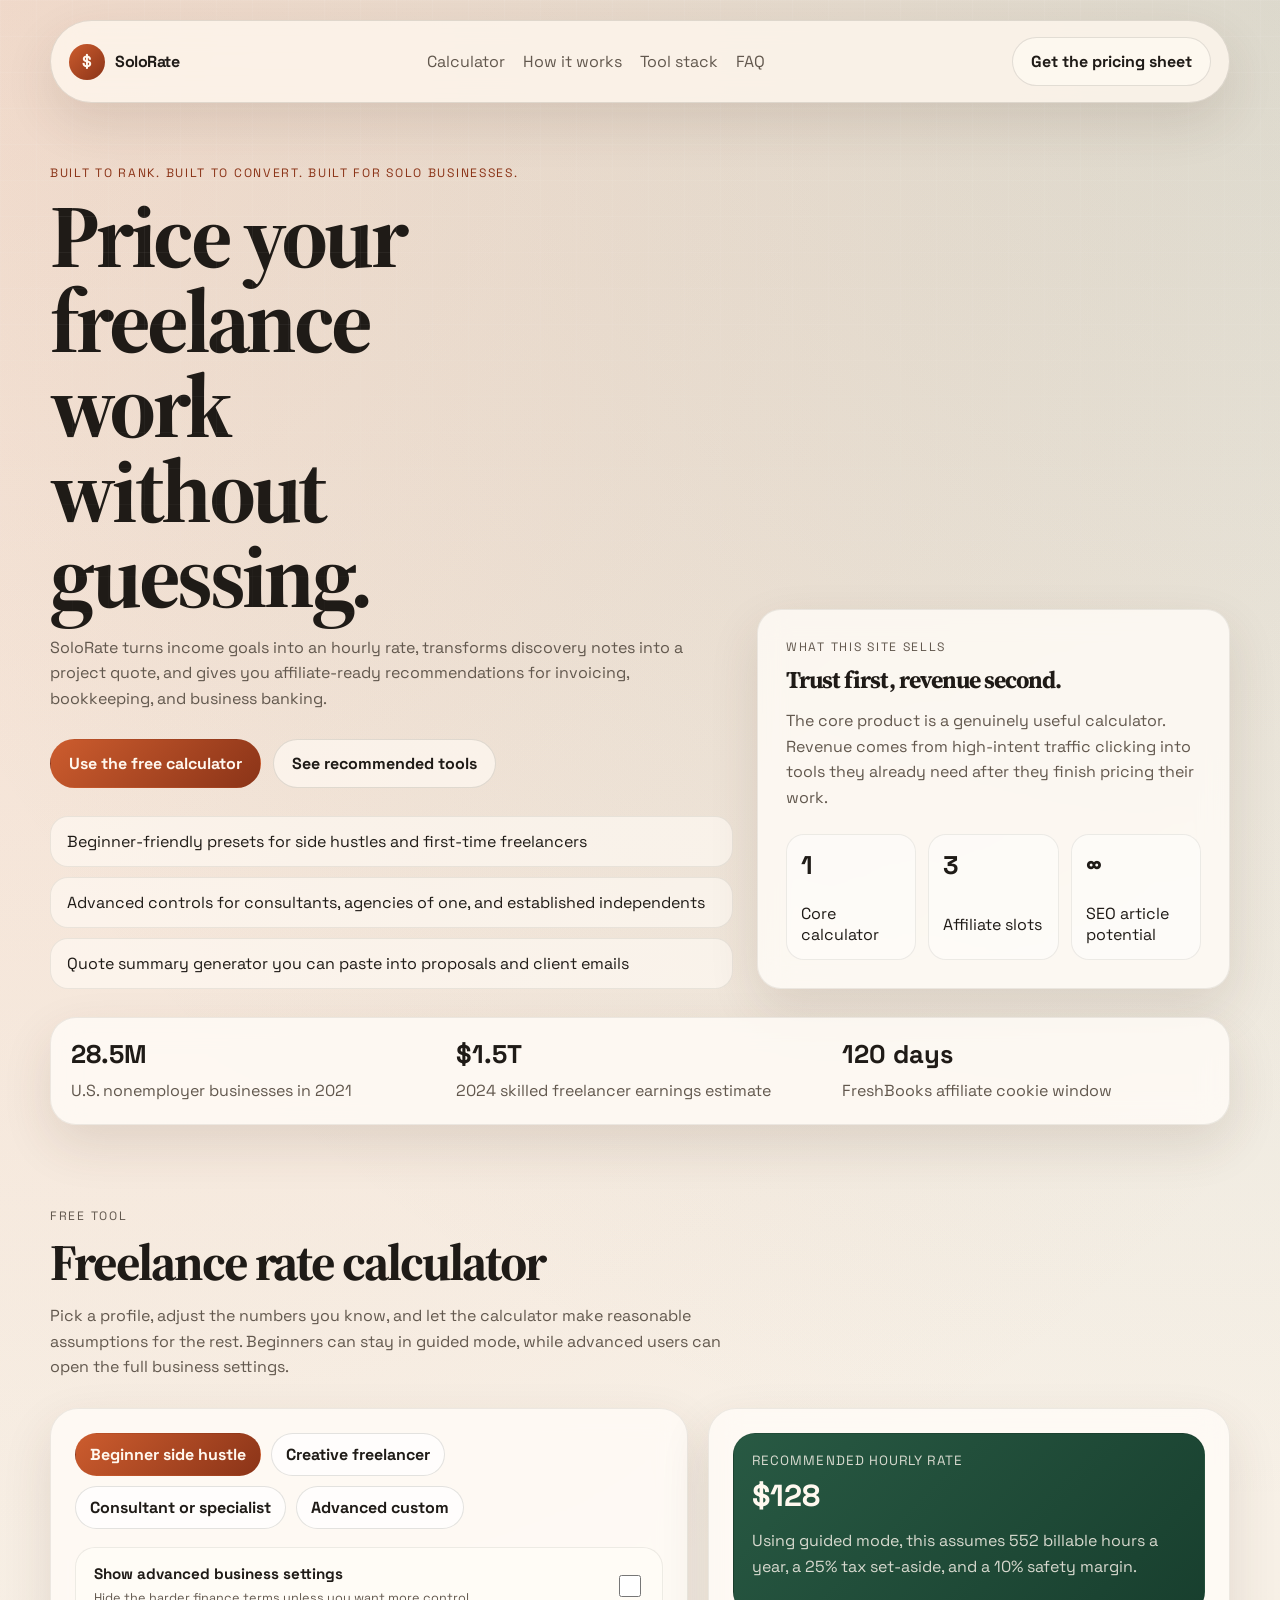
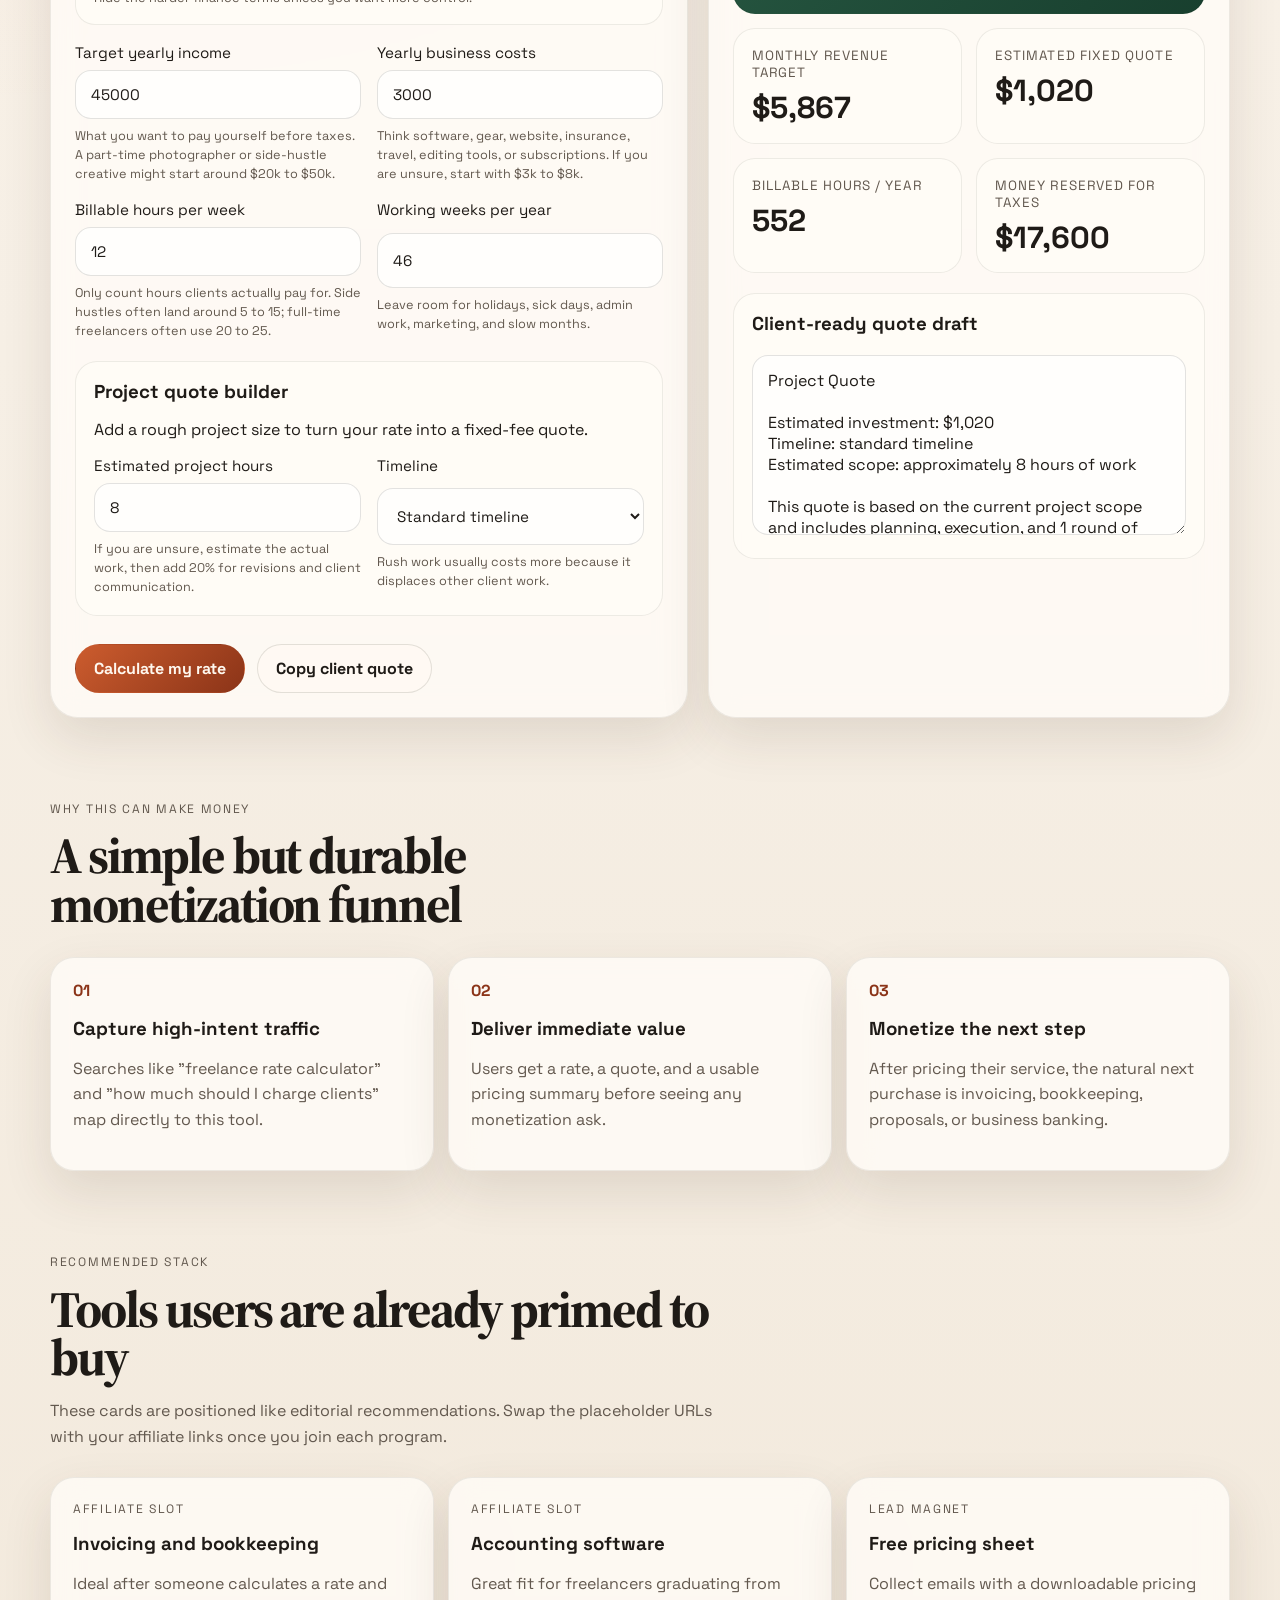
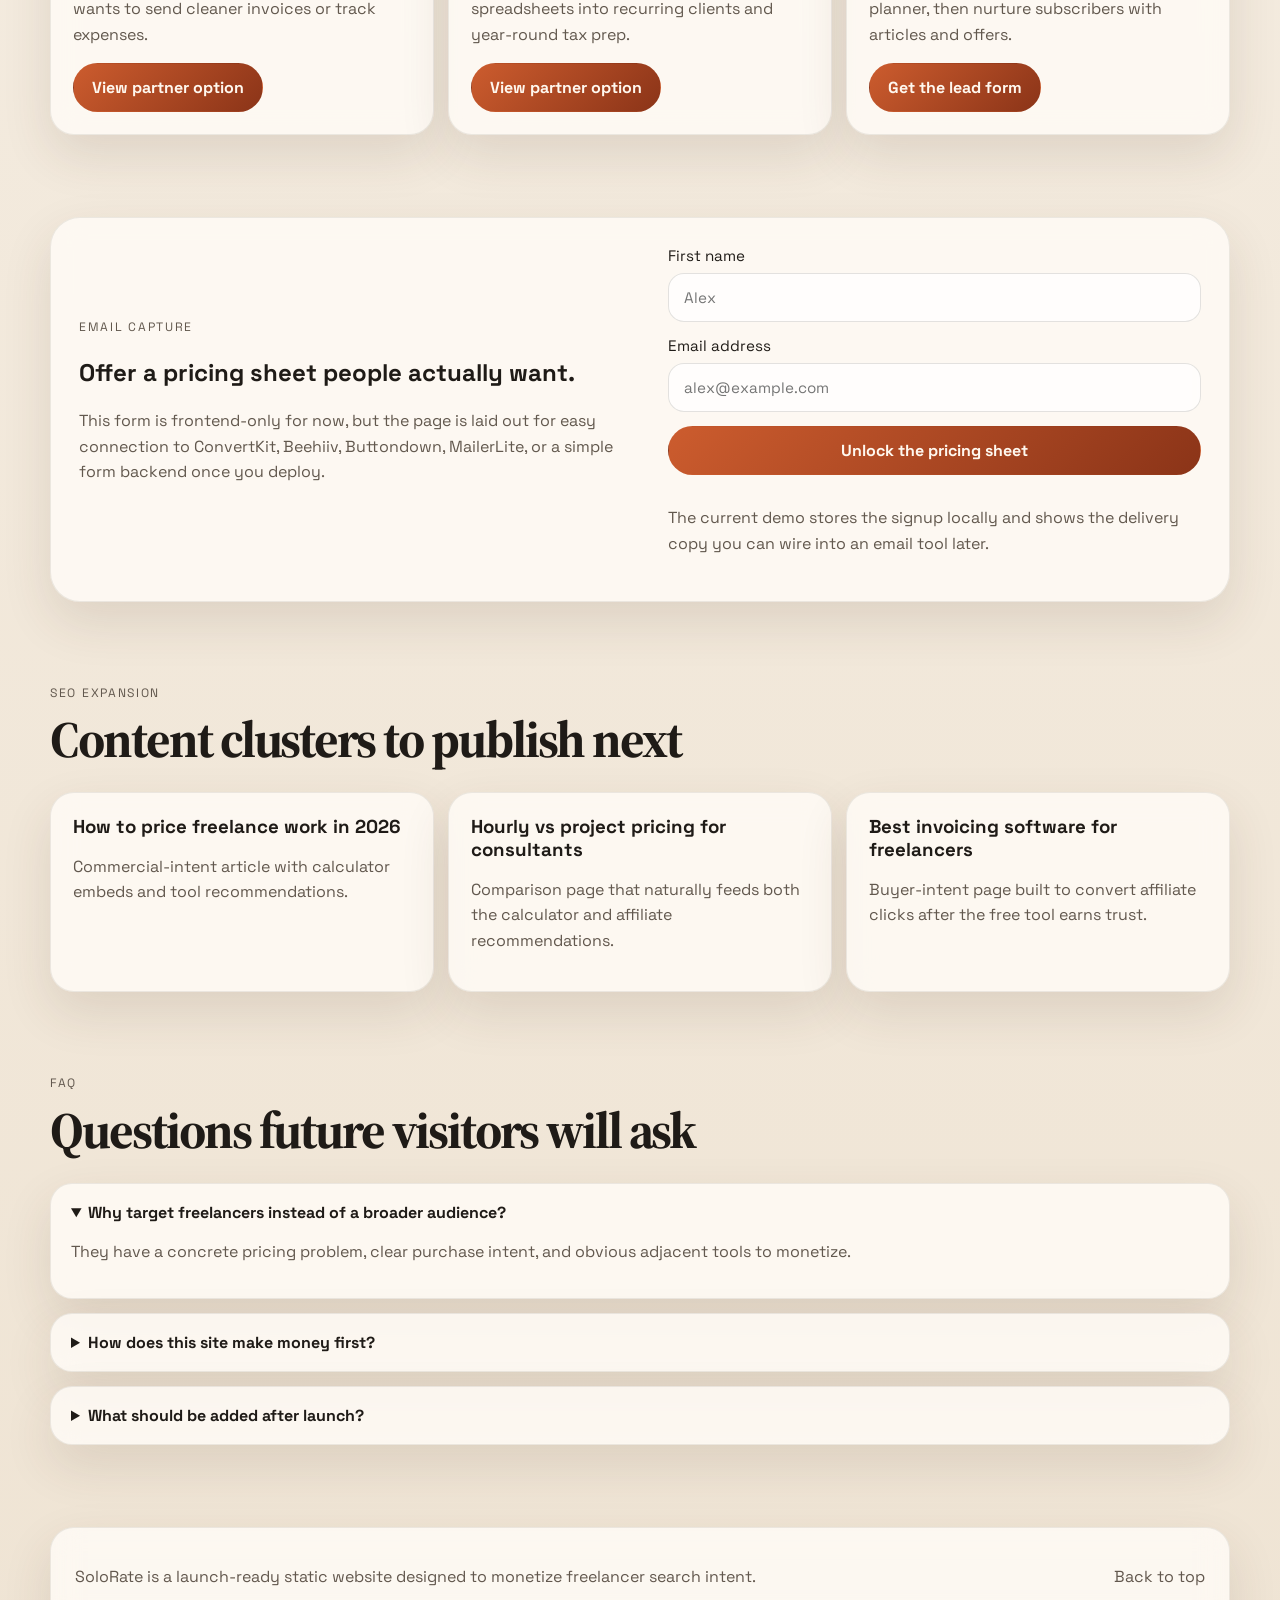
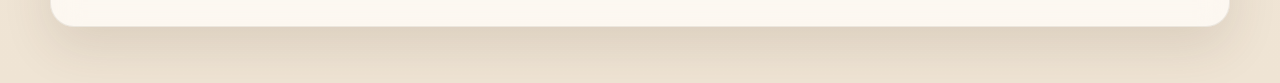
==== commit c201c914: "Make quote summary client-facing" ====
--- a/index.html
+++ b/index.html
@@ -209,7 +209,7 @@
 
             <div class="form-actions">
               <button class="button button-primary" type="submit">Calculate my rate</button>
-              <button class="button button-secondary" id="copy-summary" type="button">Copy quote summary</button>
+              <button class="button button-secondary" id="copy-summary" type="button">Copy client quote</button>
             </div>
           </form>
 
@@ -239,7 +239,7 @@
             </div>
             <div class="summary-card">
               <div class="summary-head">
-                <h3>Client-ready summary</h3>
+                <h3>Client-ready quote draft</h3>
                 <span id="copy-status" aria-live="polite"></span>
               </div>
               <textarea id="quoteSummary" readonly></textarea>
@@ -380,3 +380,4 @@
   <script src="script.js"></script>
 </body>
 </html>
+
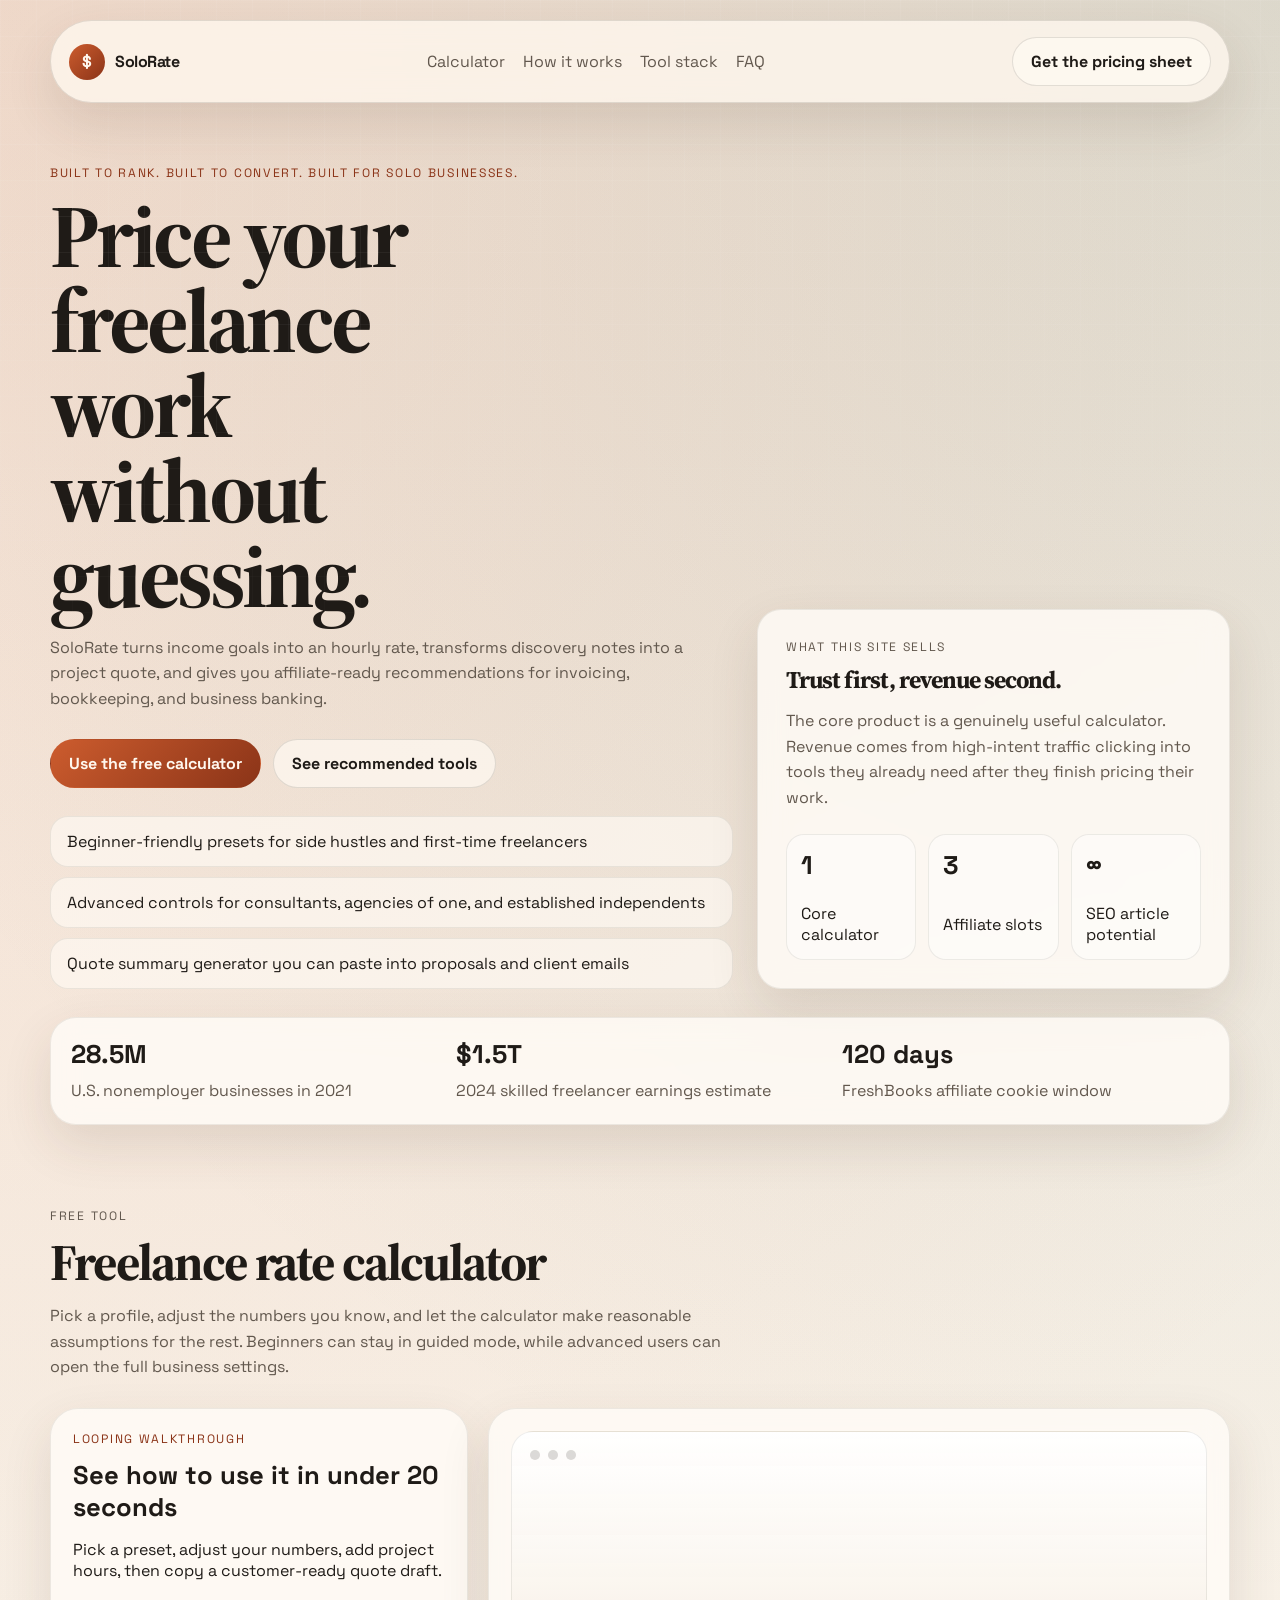
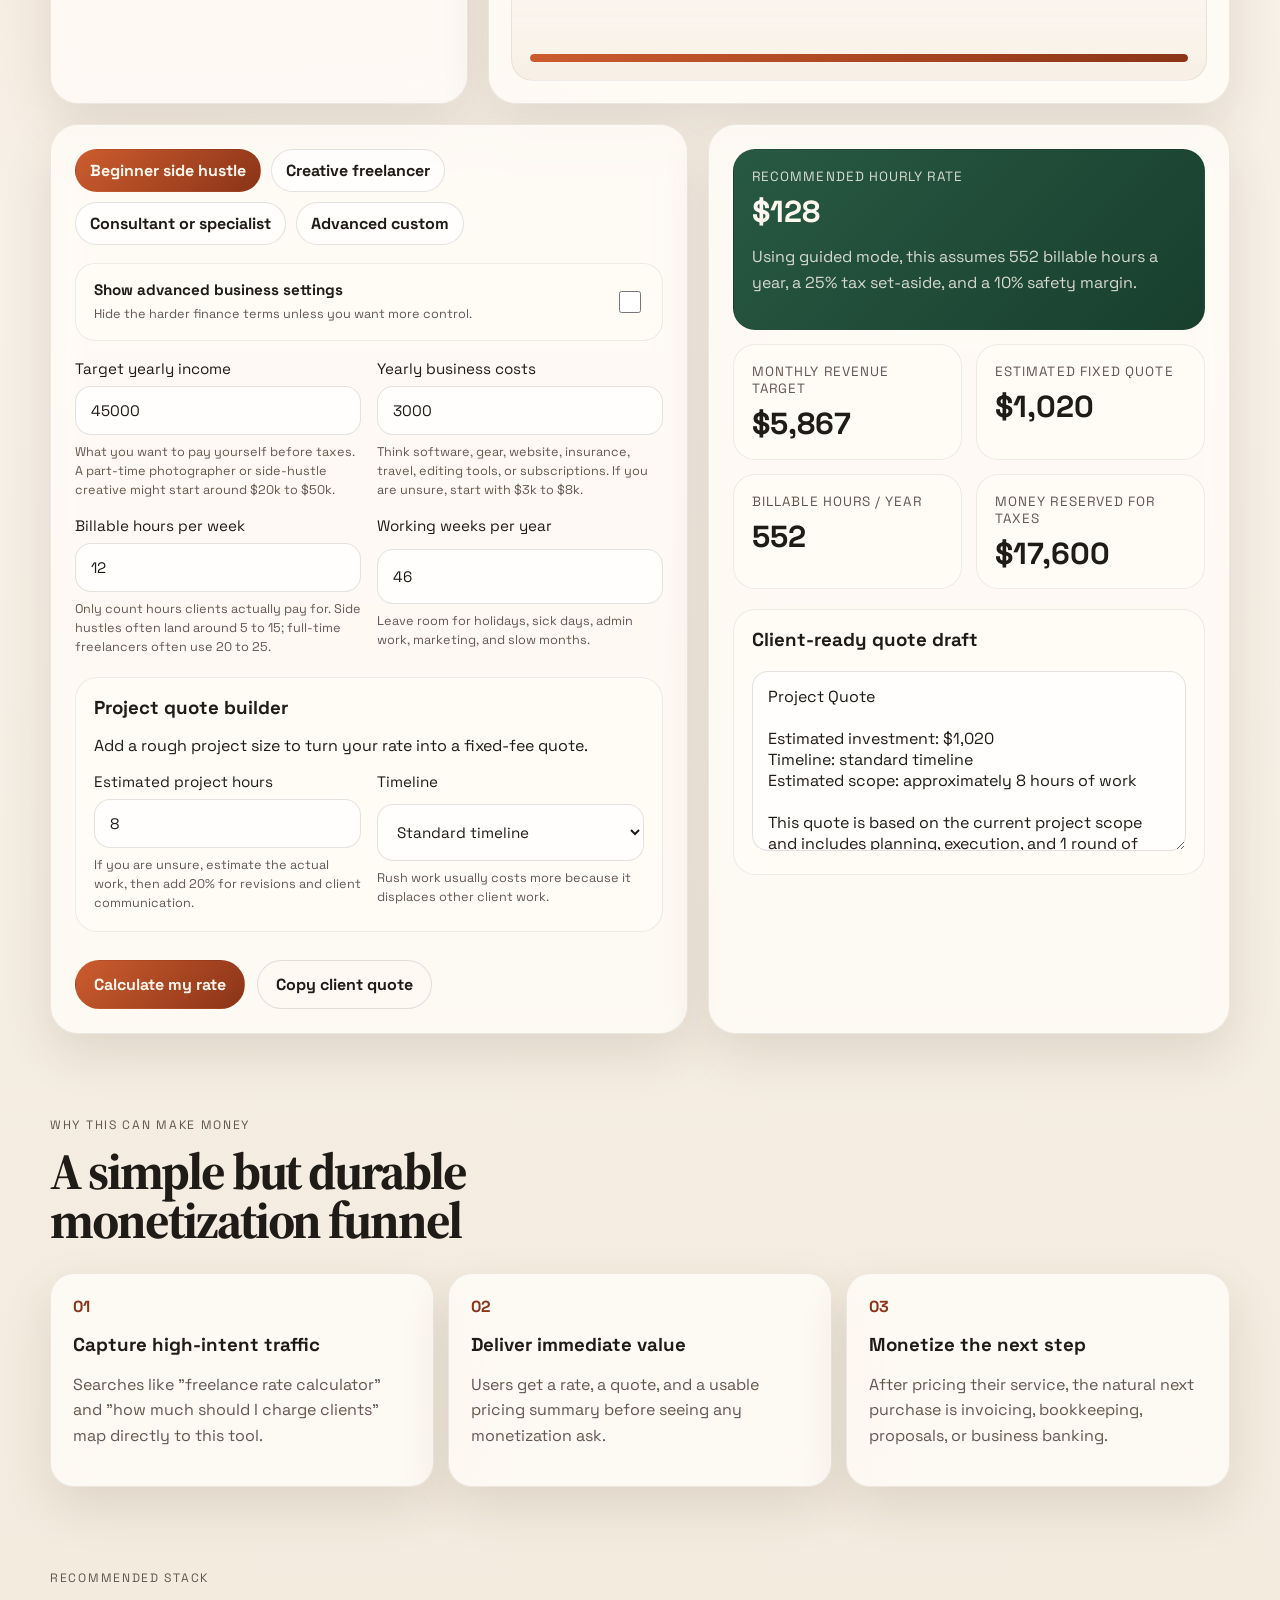
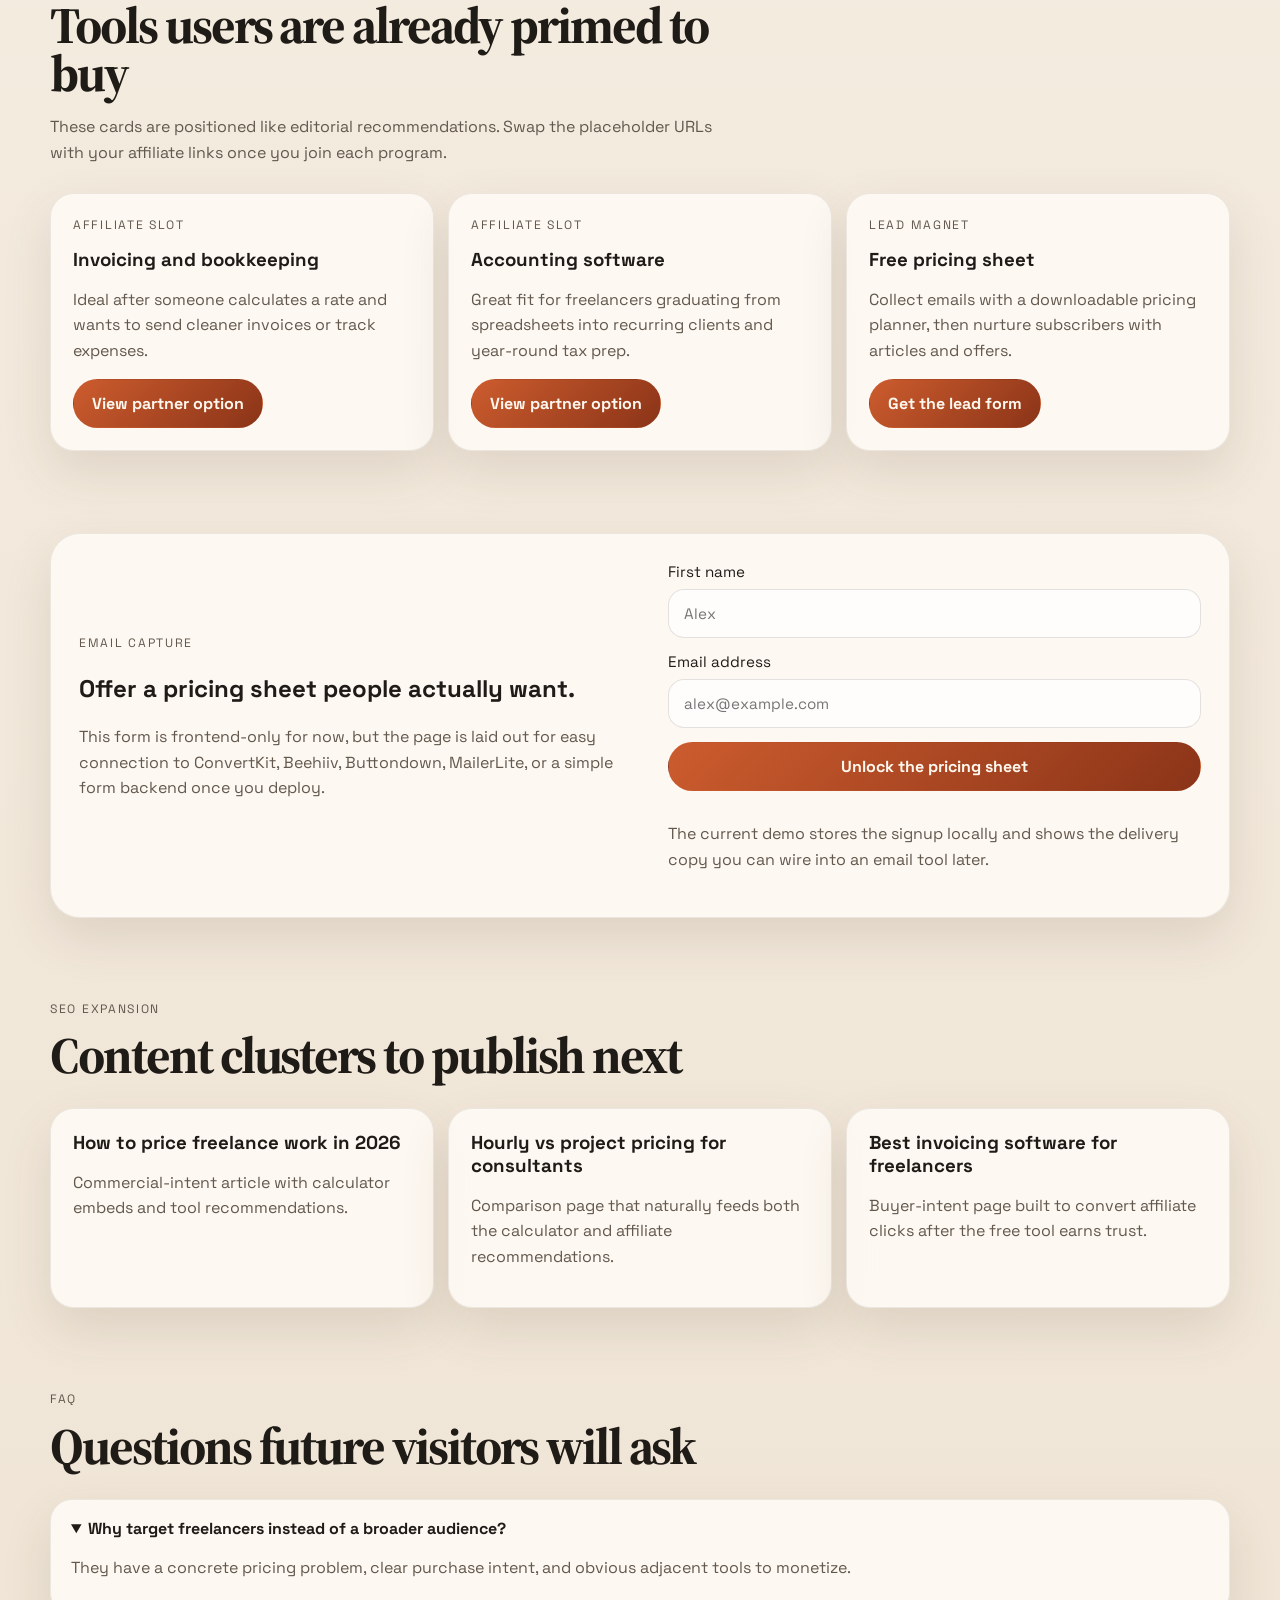
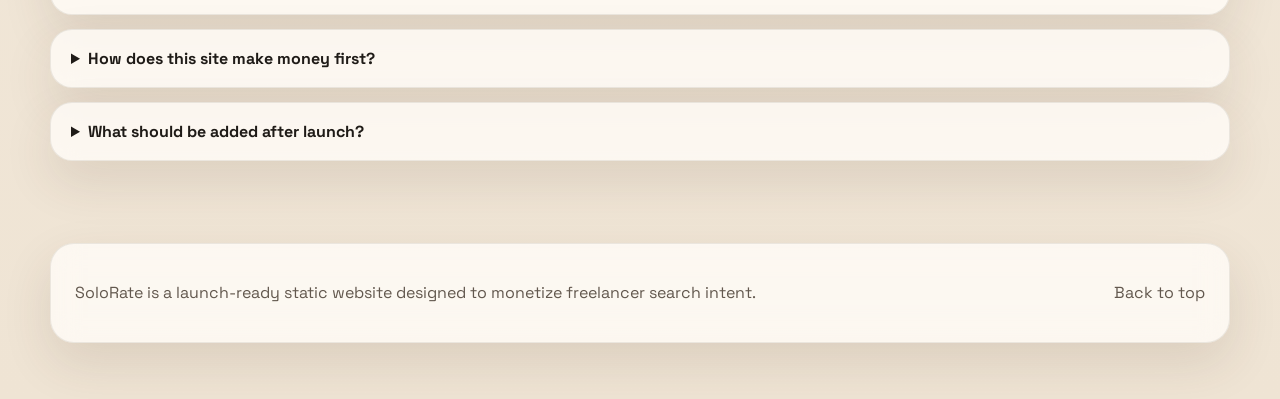
==== commit bbf45c78: "Add looping calculator walkthrough" ====
--- a/index.html
+++ b/index.html
@@ -122,7 +122,51 @@
           </p>
         </div>
 
-        <div class="calculator-layout">
+        <div class="demo-strip">
+          <div class="demo-copy">
+            <p class="eyebrow">Looping walkthrough</p>
+            <h3>See how to use it in under 20 seconds</h3>
+            <p>Pick a preset, adjust your numbers, add project hours, then copy a customer-ready quote draft.</p>
+          </div>
+          <div class="demo-video" aria-label="Looping calculator walkthrough">
+            <div class="demo-screen">
+              <div class="demo-topbar">
+                <span></span><span></span><span></span>
+              </div>
+              <div class="demo-step step-one">
+                <div class="demo-badge">1</div>
+                <div>
+                  <strong>Choose a preset</strong>
+                  <p>Start with side hustle, creative, consultant, or custom.</p>
+                </div>
+              </div>
+              <div class="demo-step step-two">
+                <div class="demo-badge">2</div>
+                <div>
+                  <strong>Adjust the numbers you know</strong>
+                  <p>Income, costs, billable hours, and timeline.</p>
+                </div>
+              </div>
+              <div class="demo-step step-three">
+                <div class="demo-badge">3</div>
+                <div>
+                  <strong>Watch the rate and quote update</strong>
+                  <p>The results refresh automatically while you type.</p>
+                </div>
+              </div>
+              <div class="demo-step step-four">
+                <div class="demo-badge">4</div>
+                <div>
+                  <strong>Copy the client quote</strong>
+                  <p>Send a cleaner estimate without exposing your internal math.</p>
+                </div>
+              </div>
+              <div class="demo-progress"><span></span></div>
+            </div>
+          </div>
+        </div>
+
+        <div class="calculator-layout"> 
           <form class="calculator-panel" id="calculator-form">
             <div class="preset-bar" role="group" aria-label="Freelancer profile presets">
               <button class="preset-button active" type="button" data-preset="beginner">Beginner side hustle</button>
@@ -381,3 +425,4 @@
 </body>
 </html>
 
+
--- a/styles.css
+++ b/styles.css
@@ -599,3 +599,172 @@
 .is-hidden {
   display: none;
 }
+.demo-strip {
+  display: grid;
+  grid-template-columns: 0.72fr 1.28fr;
+  gap: 20px;
+  align-items: stretch;
+  margin-bottom: 20px;
+}
+
+.demo-copy,
+.demo-video {
+  padding: 22px;
+  border-radius: 28px;
+  background: var(--surface);
+  border: 1px solid rgba(31, 27, 23, 0.08);
+  box-shadow: var(--shadow);
+  backdrop-filter: blur(14px);
+}
+
+.demo-copy h3 {
+  margin: 0 0 10px;
+  font-size: 1.6rem;
+}
+
+.demo-screen {
+  position: relative;
+  overflow: hidden;
+  min-height: 250px;
+  padding: 18px;
+  border-radius: 22px;
+  background: linear-gradient(180deg, rgba(255,255,255,0.95), rgba(247,239,228,0.88));
+  border: 1px solid rgba(31, 27, 23, 0.08);
+}
+
+.demo-topbar {
+  display: flex;
+  gap: 8px;
+  margin-bottom: 16px;
+}
+
+.demo-topbar span {
+  width: 10px;
+  height: 10px;
+  border-radius: 50%;
+  background: rgba(31, 27, 23, 0.16);
+}
+
+.demo-step {
+  position: absolute;
+  left: 18px;
+  right: 18px;
+  display: grid;
+  grid-template-columns: 44px 1fr;
+  gap: 12px;
+  align-items: start;
+  padding: 16px;
+  border-radius: 18px;
+  background: rgba(255, 255, 255, 0.78);
+  border: 1px solid rgba(31, 27, 23, 0.08);
+  box-shadow: 0 12px 24px rgba(77, 53, 34, 0.08);
+  opacity: 0;
+  transform: translateY(24px);
+  animation: demoLoop 16s infinite;
+}
+
+.demo-step strong {
+  display: block;
+  margin-bottom: 4px;
+}
+
+.demo-step p {
+  margin: 0;
+  color: var(--muted);
+  line-height: 1.5;
+}
+
+.demo-badge {
+  display: grid;
+  place-items: center;
+  width: 44px;
+  height: 44px;
+  border-radius: 14px;
+  color: #fff8ef;
+  font-weight: 700;
+  background: linear-gradient(135deg, var(--accent), var(--accent-dark));
+}
+
+.step-one {
+  top: 22px;
+  animation-delay: 0s;
+}
+
+.step-two {
+  top: 76px;
+  animation-delay: 4s;
+}
+
+.step-three {
+  top: 130px;
+  animation-delay: 8s;
+}
+
+.step-four {
+  top: 184px;
+  animation-delay: 12s;
+}
+
+.demo-progress {
+  position: absolute;
+  left: 18px;
+  right: 18px;
+  bottom: 18px;
+  height: 8px;
+  border-radius: 999px;
+  background: rgba(31, 27, 23, 0.08);
+  overflow: hidden;
+}
+
+.demo-progress span {
+  display: block;
+  height: 100%;
+  border-radius: inherit;
+  background: linear-gradient(135deg, var(--accent), var(--accent-dark));
+  animation: demoProgress 16s linear infinite;
+  transform-origin: left center;
+}
+
+@keyframes demoLoop {
+  0% {
+    opacity: 0;
+    transform: translateY(24px);
+  }
+
+  8% {
+    opacity: 1;
+    transform: translateY(0);
+  }
+
+  20% {
+    opacity: 1;
+    transform: translateY(0);
+  }
+
+  25% {
+    opacity: 0;
+    transform: translateY(-8px);
+  }
+
+  100% {
+    opacity: 0;
+    transform: translateY(-8px);
+  }
+}
+
+@keyframes demoProgress {
+  0% {
+    transform: scaleX(0);
+  }
+
+  100% {
+    transform: scaleX(1);
+  }
+}
+
+@media (max-width: 980px) {
+  .demo-strip {
+    grid-template-columns: 1fr;
+  }
+}
+
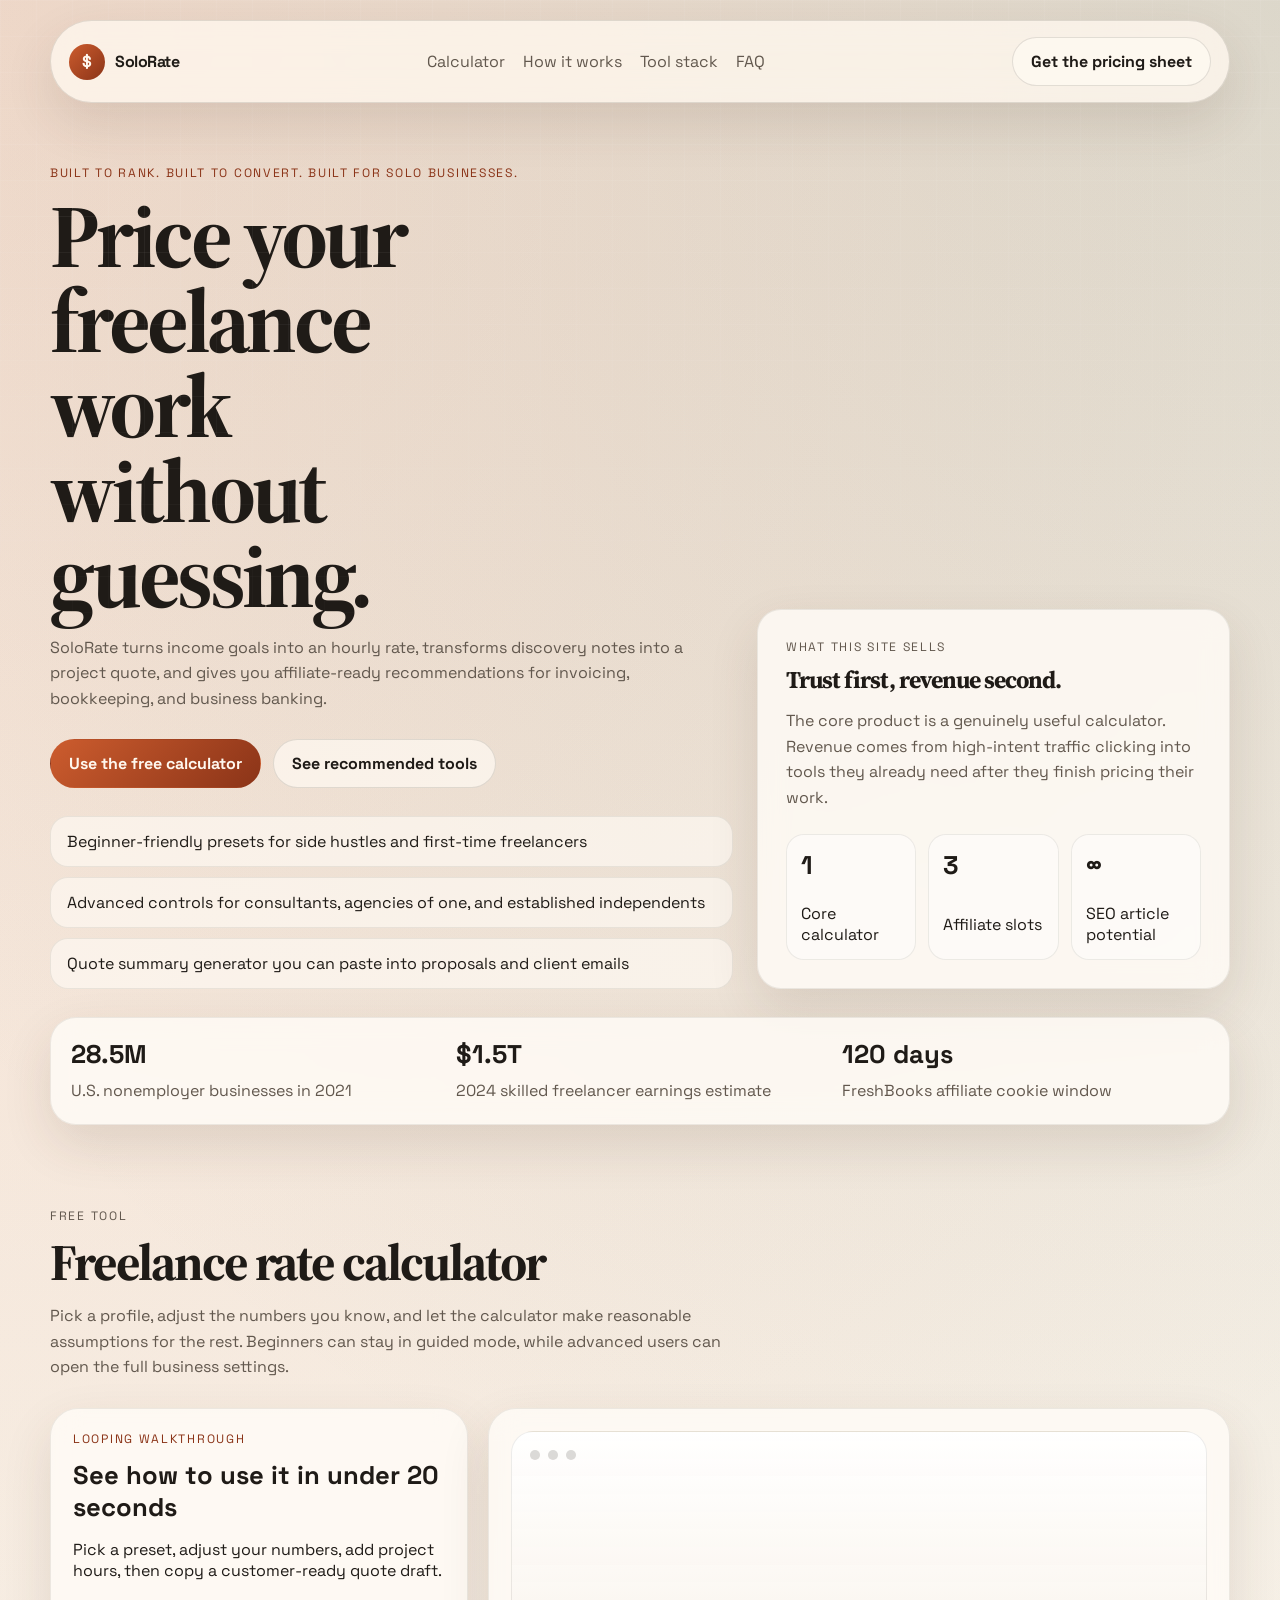
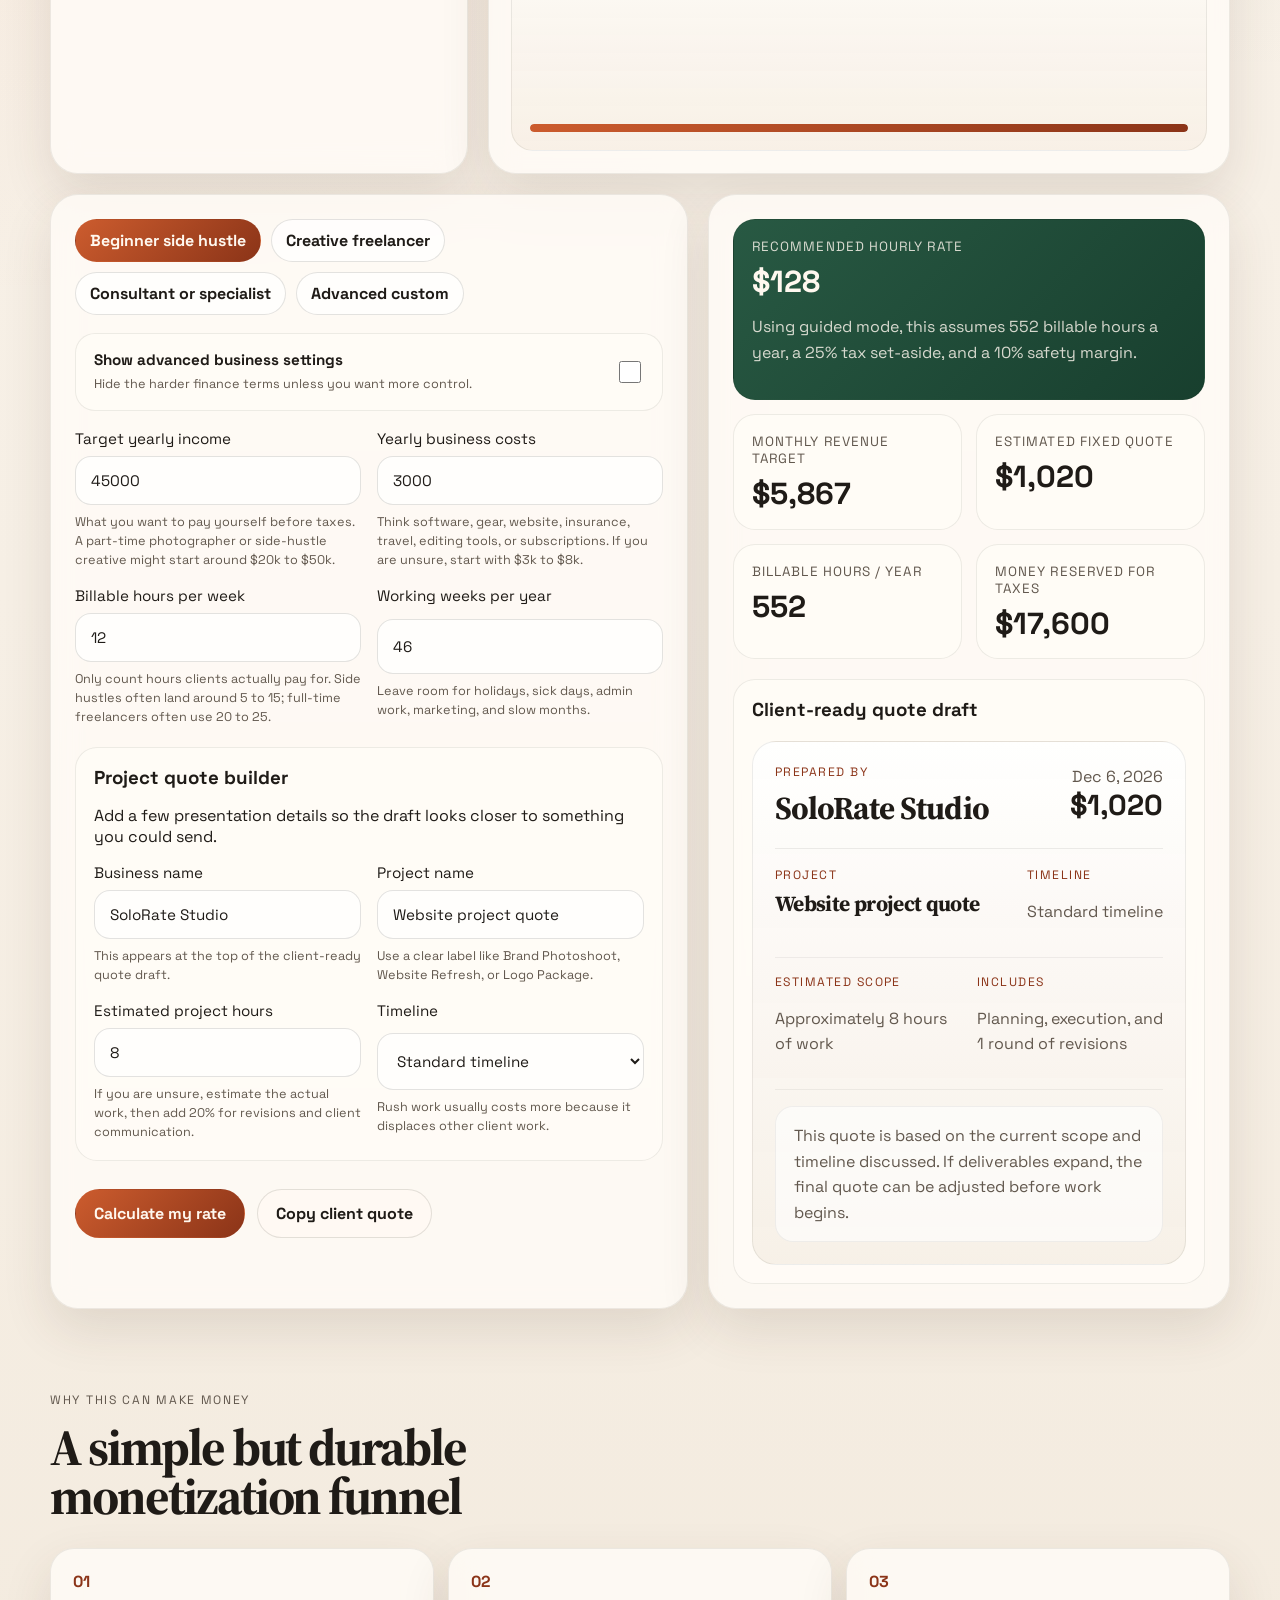
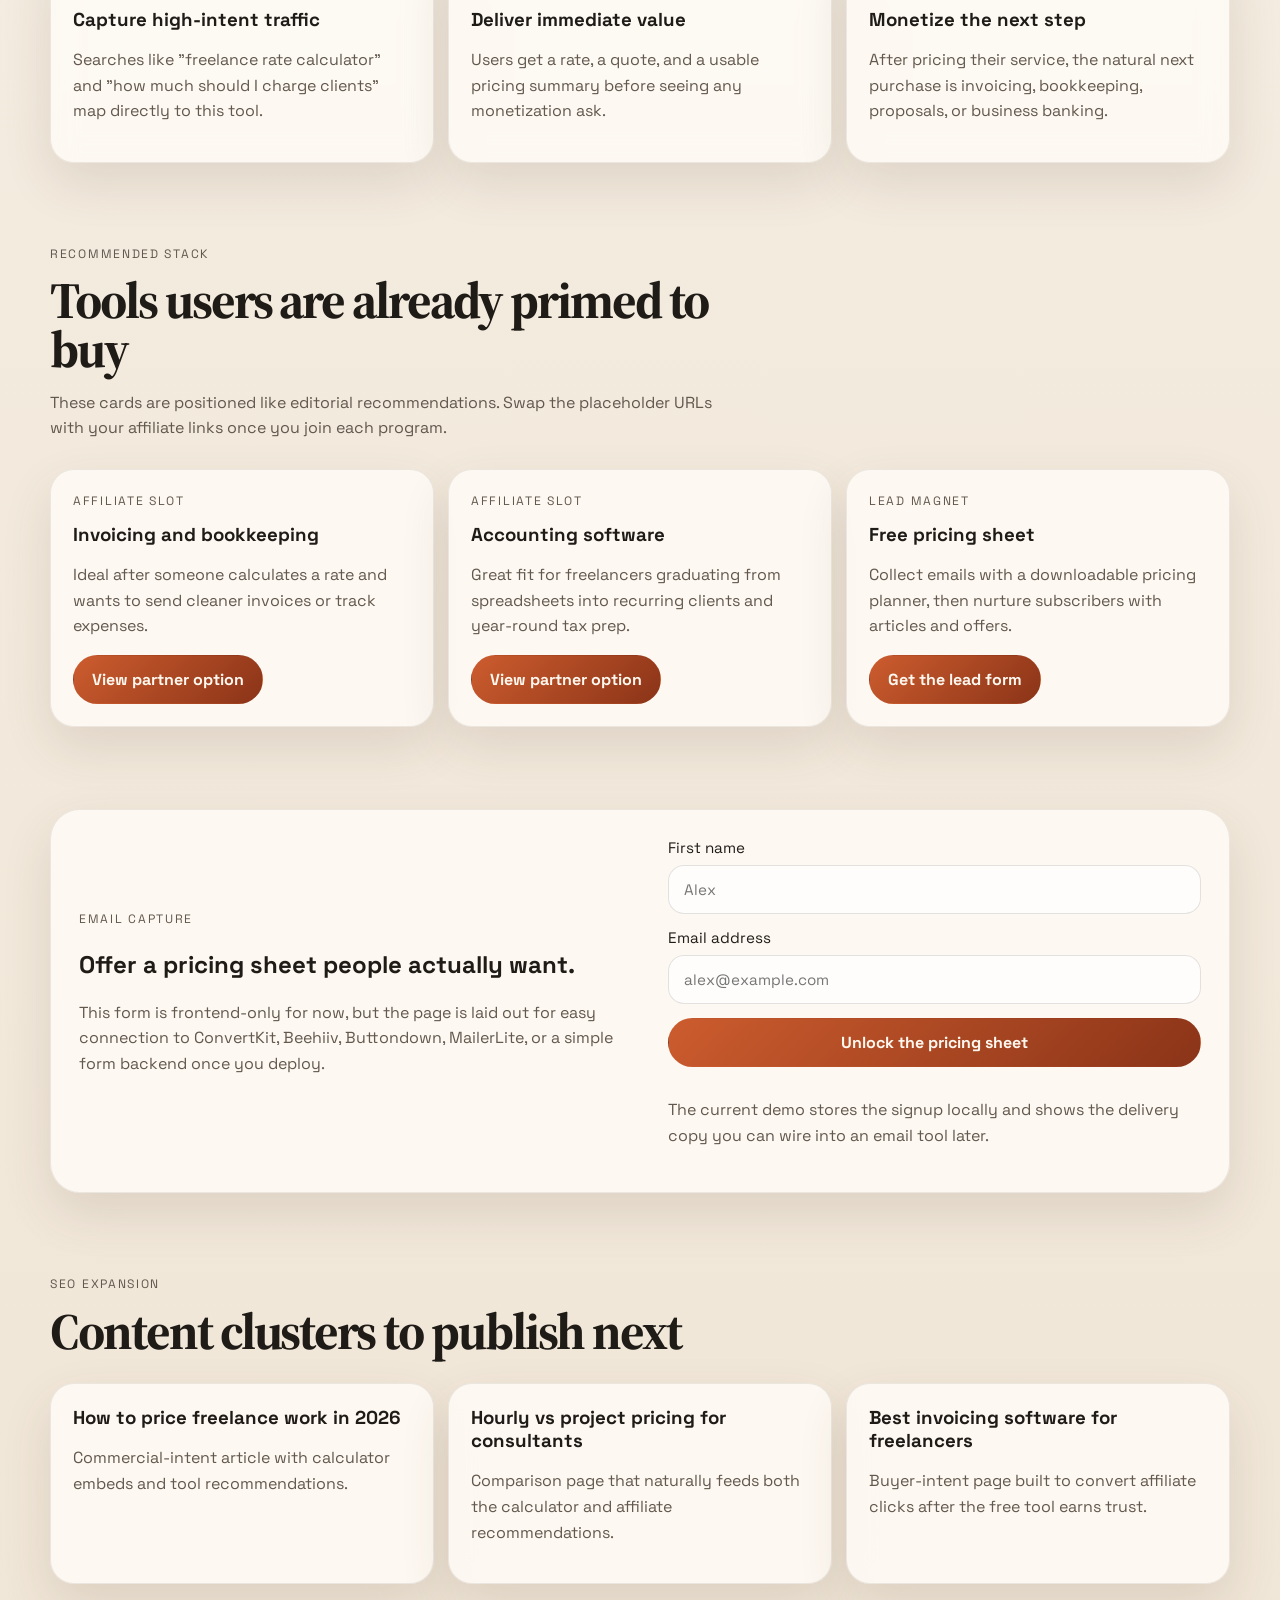
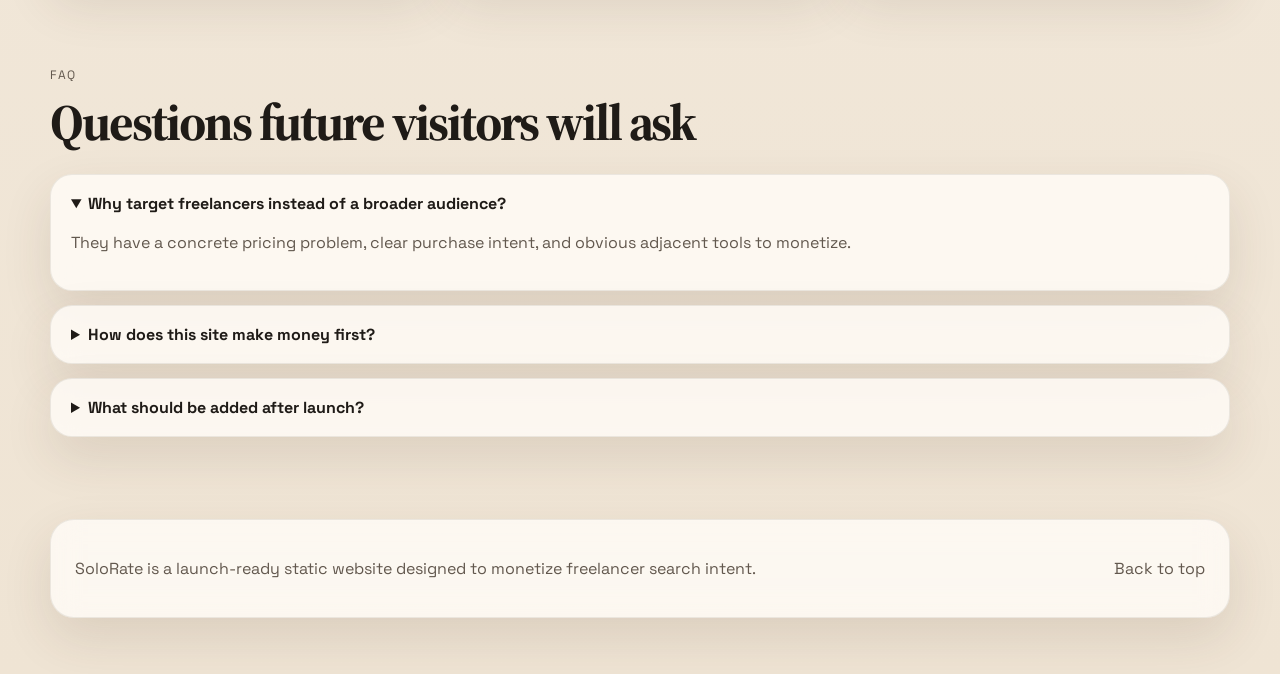
==== commit 7aa799c0: "Style quote draft and add business name" ====
--- a/index.html
+++ b/index.html
@@ -230,9 +230,19 @@
             <div class="project-box">
               <div>
                 <h3>Project quote builder</h3>
-                <p>Add a rough project size to turn your rate into a fixed-fee quote.</p>
+                <p>Add a few presentation details so the draft looks closer to something you could send.</p>
               </div>
               <div class="field-grid compact">
+                <label>
+                  Business name
+                  <input id="businessName" name="businessName" type="text" maxlength="60" value="SoloRate Studio">
+                  <small>This appears at the top of the client-ready quote draft.</small>
+                </label>
+                <label>
+                  Project name
+                  <input id="projectName" name="projectName" type="text" maxlength="80" value="Website project quote">
+                  <small>Use a clear label like Brand Photoshoot, Website Refresh, or Logo Package.</small>
+                </label>
                 <label>
                   Estimated project hours
                   <input id="projectHours" name="projectHours" type="number" min="1" max="500" step="1" value="8">
@@ -286,7 +296,42 @@
                 <h3>Client-ready quote draft</h3>
                 <span id="copy-status" aria-live="polite"></span>
               </div>
-              <textarea id="quoteSummary" readonly></textarea>
+              <article class="quote-preview" id="quotePreview">
+                <div class="quote-preview-head">
+                  <div>
+                    <p class="quote-kicker">Prepared by</p>
+                    <h4 id="previewBusinessName">SoloRate Studio</h4>
+                  </div>
+                  <div class="quote-meta">
+                    <span id="previewDate"></span>
+                    <strong id="previewInvestment">$0</strong>
+                  </div>
+                </div>
+                <div class="quote-title-row">
+                  <div>
+                    <p class="quote-kicker">Project</p>
+                    <h5 id="previewProjectName">Website project quote</h5>
+                  </div>
+                  <div>
+                    <p class="quote-kicker">Timeline</p>
+                    <p id="previewTimeline">Standard timeline</p>
+                  </div>
+                </div>
+                <div class="quote-grid">
+                  <div>
+                    <p class="quote-kicker">Estimated scope</p>
+                    <p id="previewScope">Approximately 8 hours of work</p>
+                  </div>
+                  <div>
+                    <p class="quote-kicker">Includes</p>
+                    <p id="previewIncludes">Planning, execution, and 1 round of revisions</p>
+                  </div>
+                </div>
+                <div class="quote-message">
+                  <p id="previewBody">This quote is based on the current project scope. If deliverables expand, the final quote can be adjusted before work begins.</p>
+                </div>
+              </article>
+              <textarea id="quoteSummary" readonly class="visually-hidden"></textarea>
             </div>
           </aside>
         </div>
@@ -426,3 +471,4 @@
 </html>
 
 
+
--- a/styles.css
+++ b/styles.css
@@ -625,7 +625,7 @@
 .demo-screen {
   position: relative;
   overflow: hidden;
-  min-height: 250px;
+  min-height: 320px;
   padding: 18px;
   border-radius: 22px;
   background: linear-gradient(180deg, rgba(255,255,255,0.95), rgba(247,239,228,0.88));
@@ -701,7 +701,7 @@
 }
 
 .step-four {
-  top: 184px;
+  top: 178px;
   animation-delay: 12s;
 }
 
@@ -768,3 +768,114 @@
   }
 }
 
+
+
+.visually-hidden {
+  position: absolute;
+  width: 1px;
+  height: 1px;
+  padding: 0;
+  margin: -1px;
+  overflow: hidden;
+  clip: rect(0, 0, 0, 0);
+  white-space: nowrap;
+  border: 0;
+}
+
+.quote-preview {
+  padding: 22px;
+  border-radius: 24px;
+  background: linear-gradient(180deg, rgba(255,255,255,0.95), rgba(246,239,229,0.92));
+  border: 1px solid rgba(31, 27, 23, 0.08);
+}
+
+.quote-preview-head,
+.quote-title-row,
+.quote-grid {
+  display: grid;
+  grid-template-columns: 1fr auto;
+  gap: 16px;
+}
+
+.quote-preview-head {
+  align-items: start;
+  padding-bottom: 18px;
+  margin-bottom: 18px;
+  border-bottom: 1px solid rgba(31, 27, 23, 0.08);
+}
+
+.quote-meta {
+  text-align: right;
+}
+
+.quote-kicker {
+  margin: 0 0 6px;
+  font-size: 0.76rem;
+  letter-spacing: 0.12em;
+  text-transform: uppercase;
+  color: var(--accent-dark);
+}
+
+.quote-preview h4,
+.quote-preview h5 {
+  margin: 0;
+  font-family: "Source Serif 4", serif;
+  letter-spacing: -0.03em;
+}
+
+.quote-preview h4 {
+  font-size: 2rem;
+}
+
+.quote-preview h5 {
+  font-size: 1.35rem;
+}
+
+#previewInvestment {
+  display: block;
+  font-size: 1.8rem;
+  line-height: 1.1;
+}
+
+#previewDate,
+#previewTimeline,
+#previewScope,
+#previewIncludes,
+#previewBody {
+  color: var(--muted);
+  line-height: 1.6;
+}
+
+.quote-title-row,
+.quote-grid {
+  padding-bottom: 16px;
+  margin-bottom: 16px;
+  border-bottom: 1px solid rgba(31, 27, 23, 0.06);
+}
+
+.quote-grid {
+  grid-template-columns: repeat(2, 1fr);
+}
+
+.quote-message {
+  padding: 16px 18px;
+  border-radius: 18px;
+  background: rgba(255, 255, 255, 0.62);
+  border: 1px solid rgba(31, 27, 23, 0.06);
+}
+
+.quote-message p {
+  margin: 0;
+}
+
+@media (max-width: 640px) {
+  .quote-preview-head,
+  .quote-title-row,
+  .quote-grid {
+    grid-template-columns: 1fr;
+  }
+
+  .quote-meta {
+    text-align: left;
+  }
+}
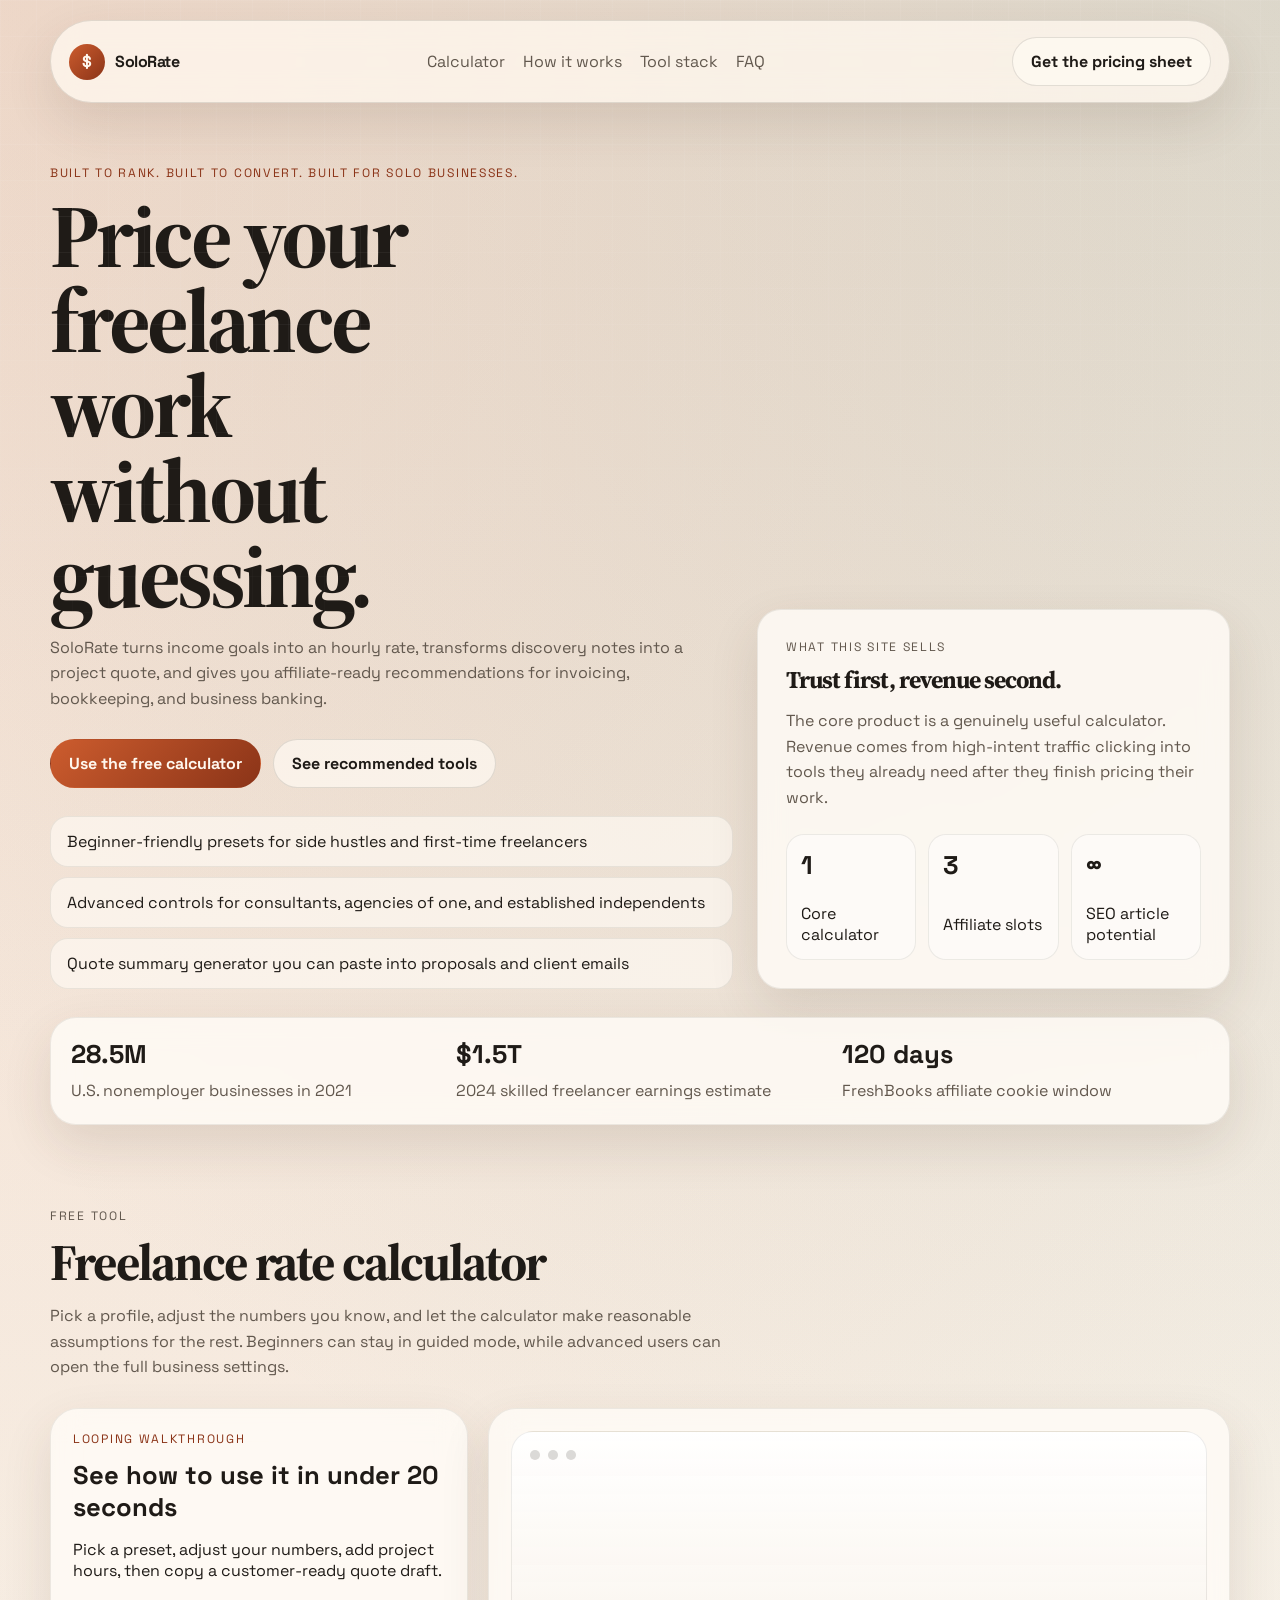
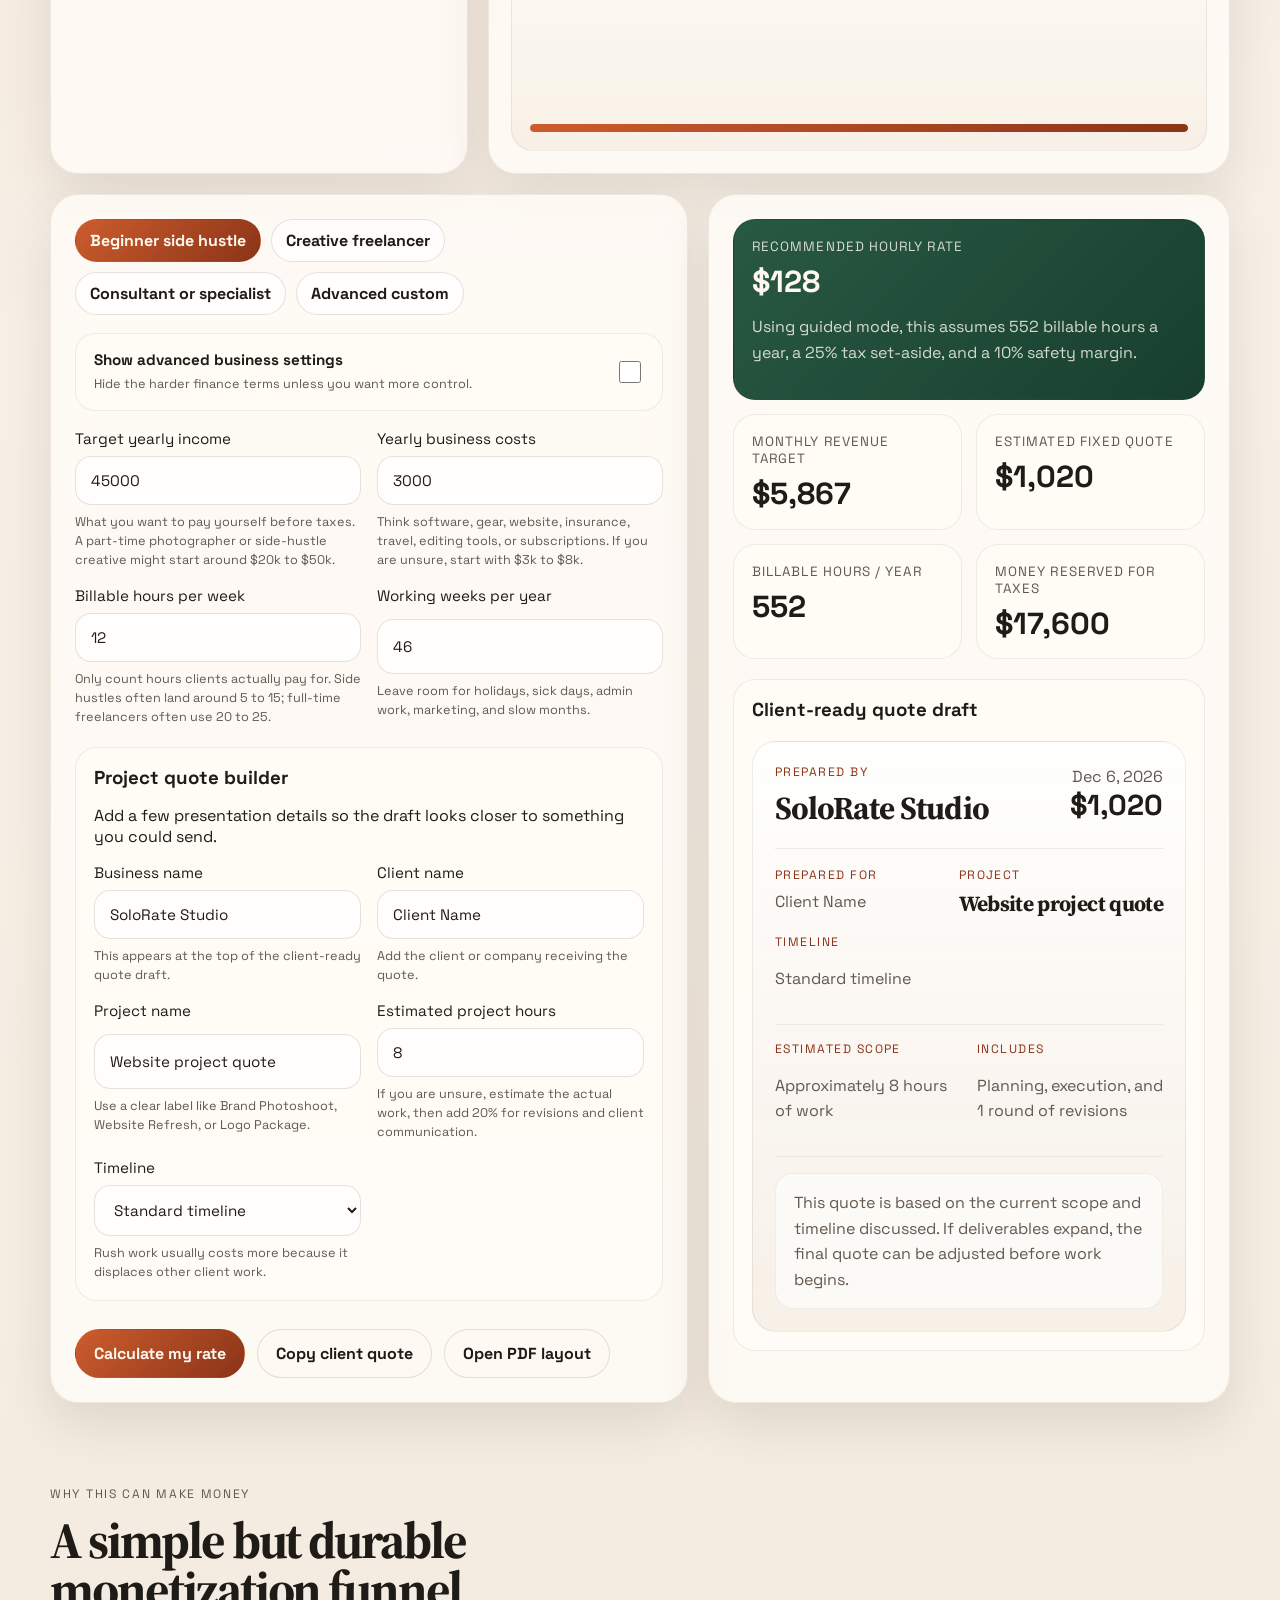
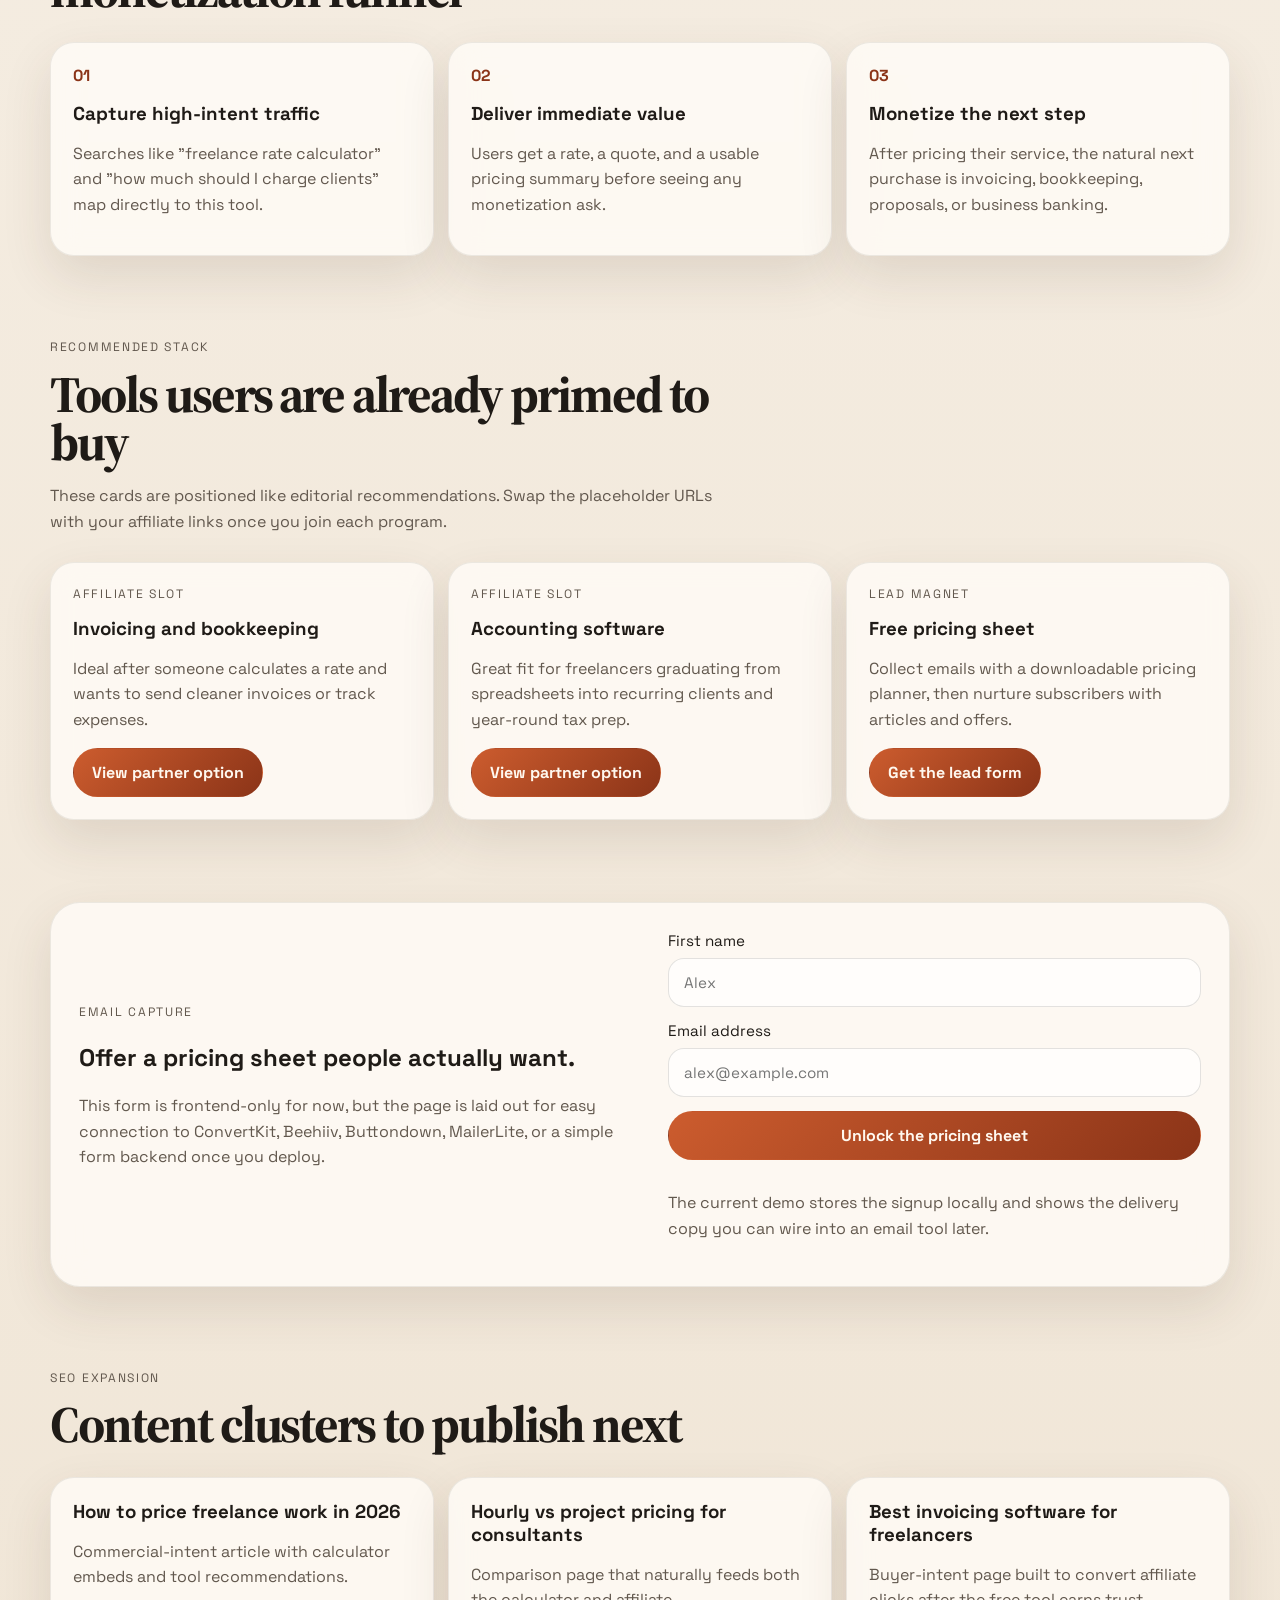
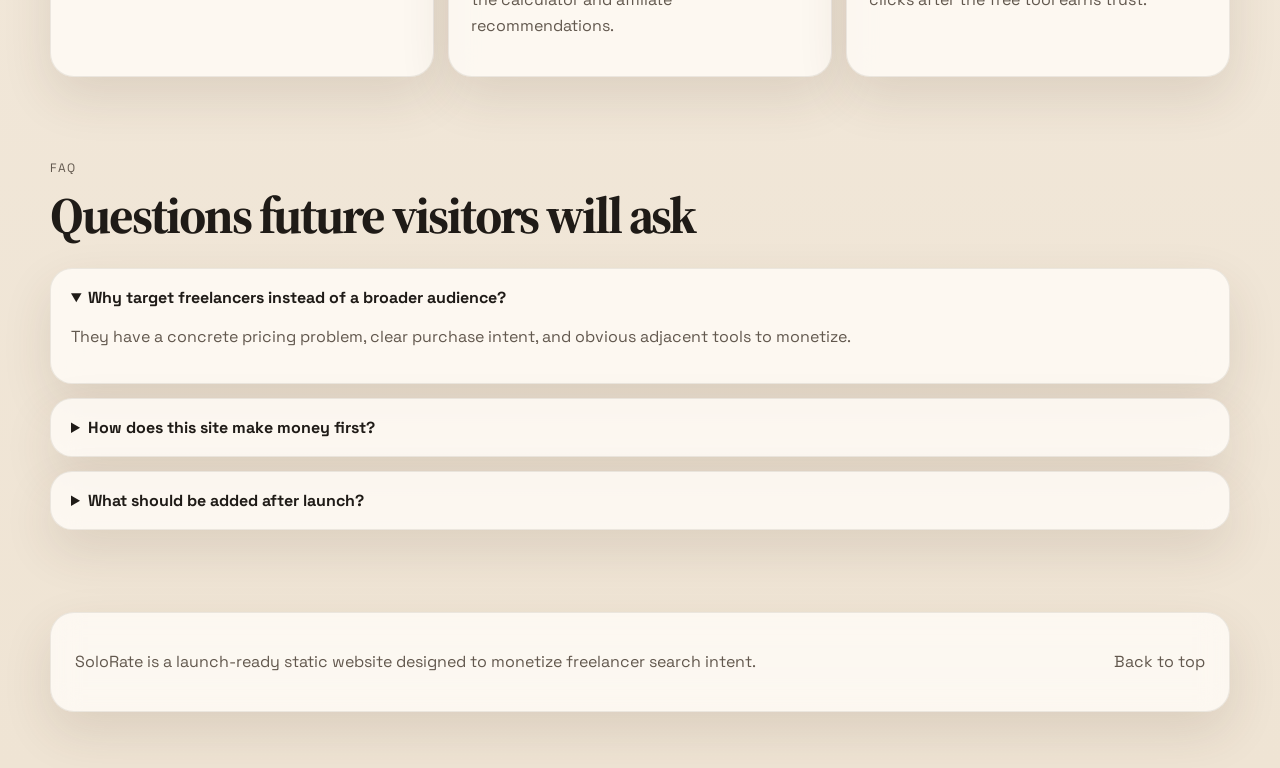
==== commit f05ce086: "Add printable PDF quote export" ====
--- a/index.html
+++ b/index.html
@@ -239,6 +239,11 @@
                   <small>This appears at the top of the client-ready quote draft.</small>
                 </label>
                 <label>
+                  Client name
+                  <input id="clientName" name="clientName" type="text" maxlength="60" value="Client Name">
+                  <small>Add the client or company receiving the quote.</small>
+                </label>
+                <label>
                   Project name
                   <input id="projectName" name="projectName" type="text" maxlength="80" value="Website project quote">
                   <small>Use a clear label like Brand Photoshoot, Website Refresh, or Logo Package.</small>
@@ -264,6 +269,7 @@
             <div class="form-actions">
               <button class="button button-primary" type="submit">Calculate my rate</button>
               <button class="button button-secondary" id="copy-summary" type="button">Copy client quote</button>
+              <button class="button button-secondary" id="export-pdf" type="button">Open PDF layout</button>
             </div>
           </form>
 
@@ -309,6 +315,10 @@
                 </div>
                 <div class="quote-title-row">
                   <div>
+                    <p class="quote-kicker">Prepared for</p>
+                    <p id="previewClientName">Client Name</p>
+                  </div>
+                  <div>
                     <p class="quote-kicker">Project</p>
                     <h5 id="previewProjectName">Website project quote</h5>
                   </div>
@@ -472,3 +482,4 @@
 
 
 
+
--- a/styles.css
+++ b/styles.css
@@ -879,3 +879,12 @@
     text-align: left;
   }
 }
+#previewClientName {
+  color: var(--muted);
+  line-height: 1.6;
+  margin: 0;
+}
+
+.form-actions {
+  align-items: center;
+}
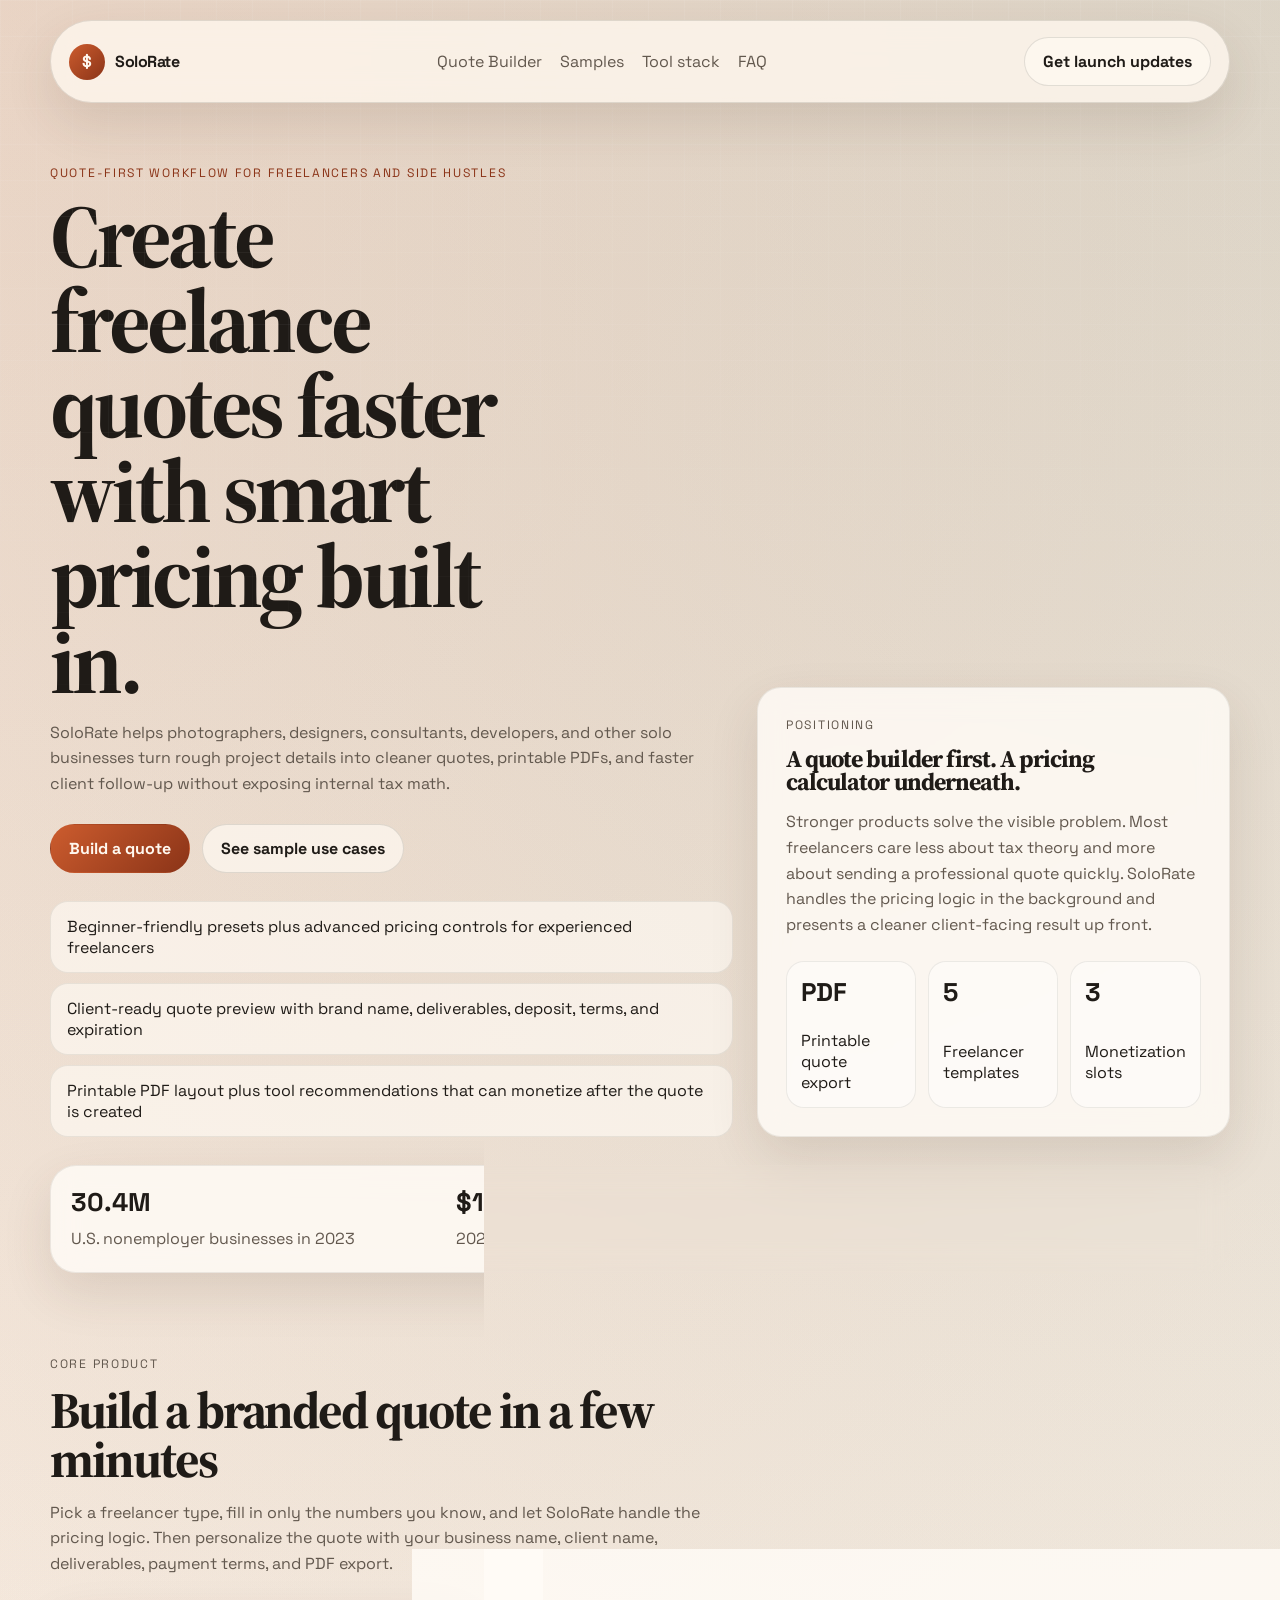
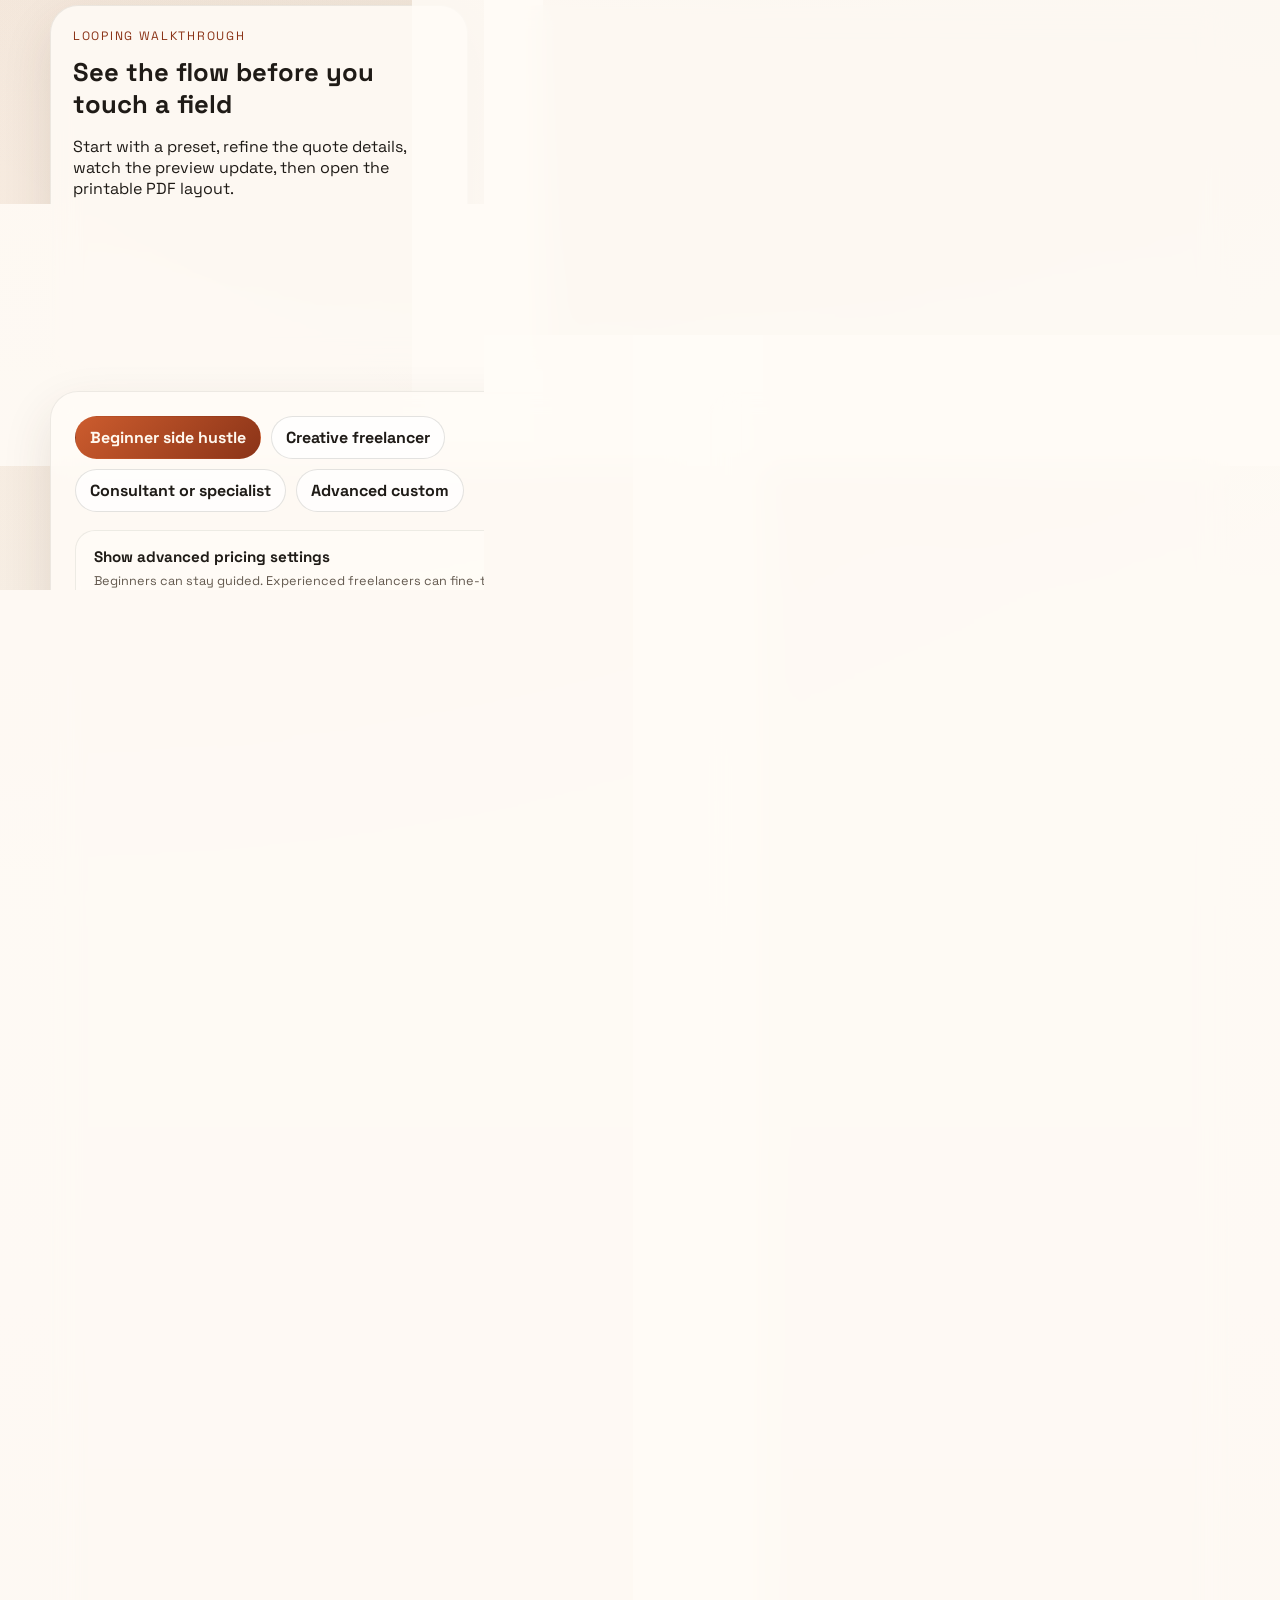
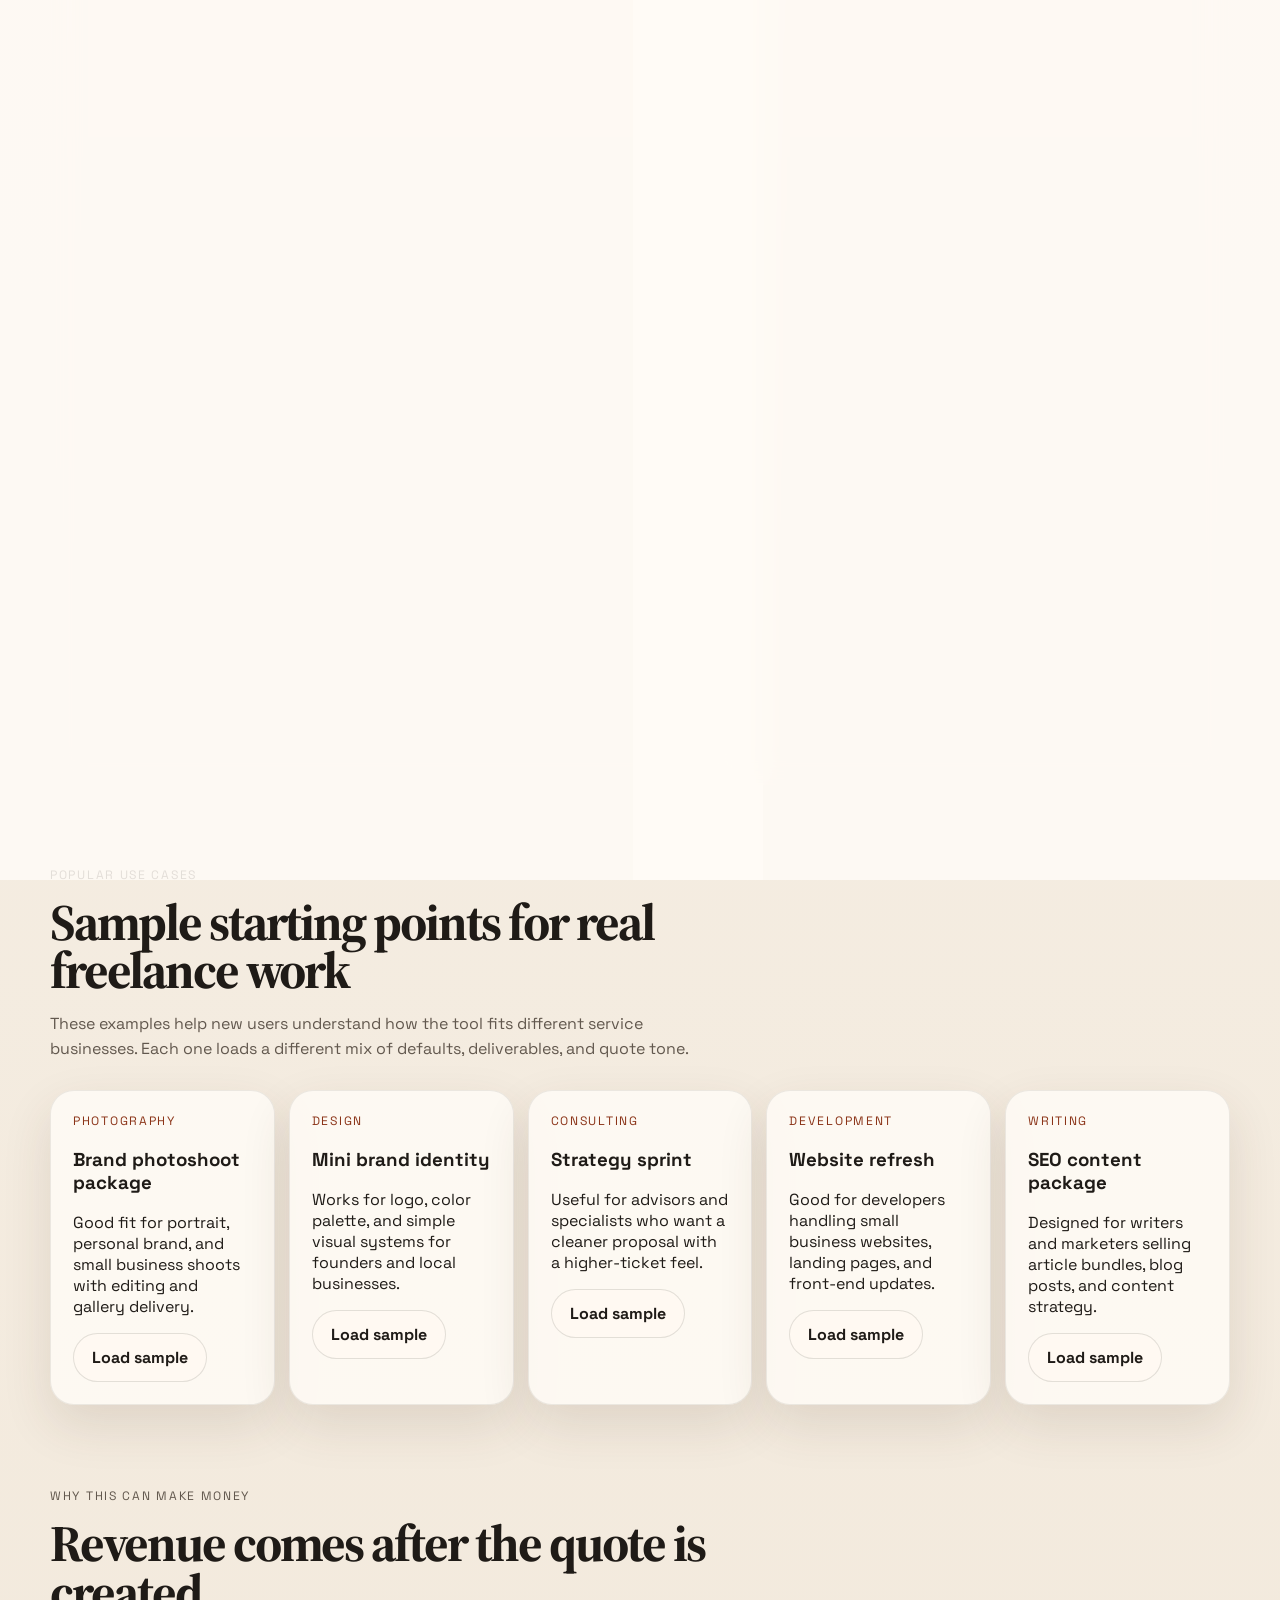
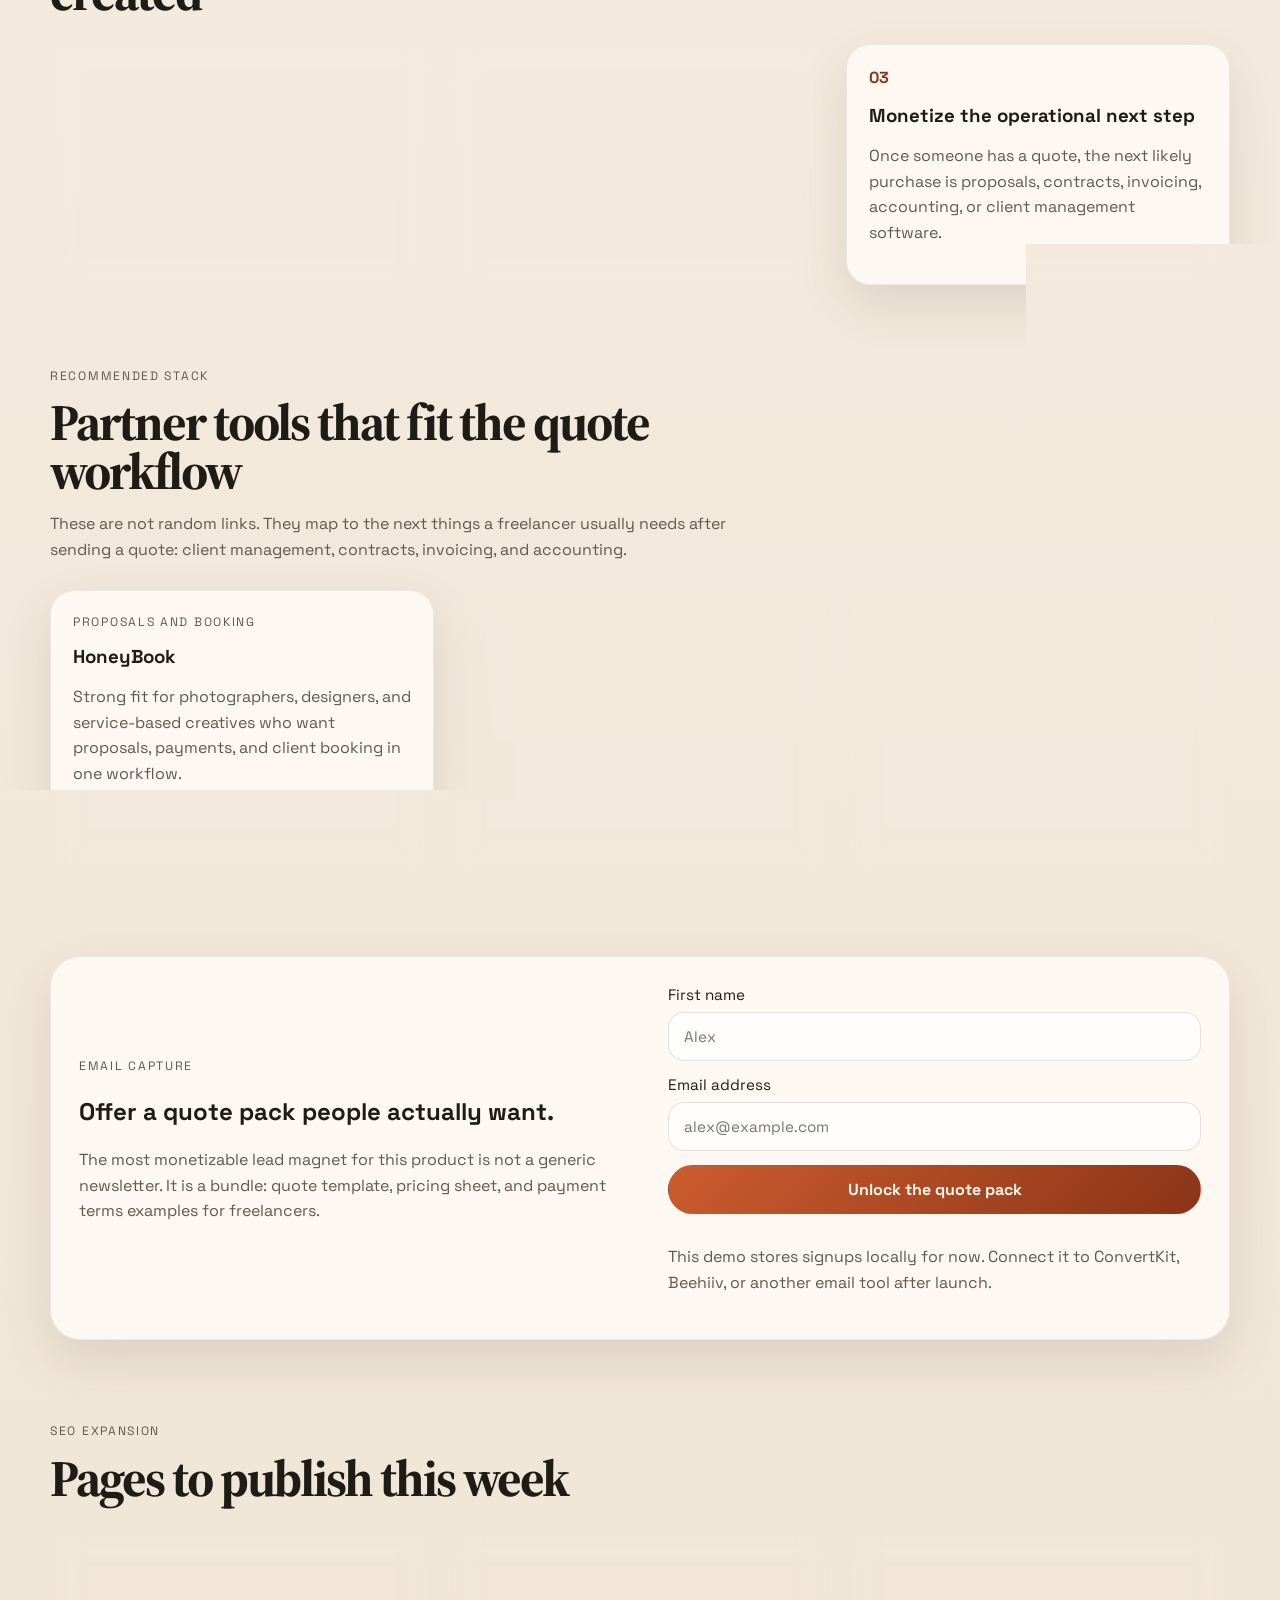
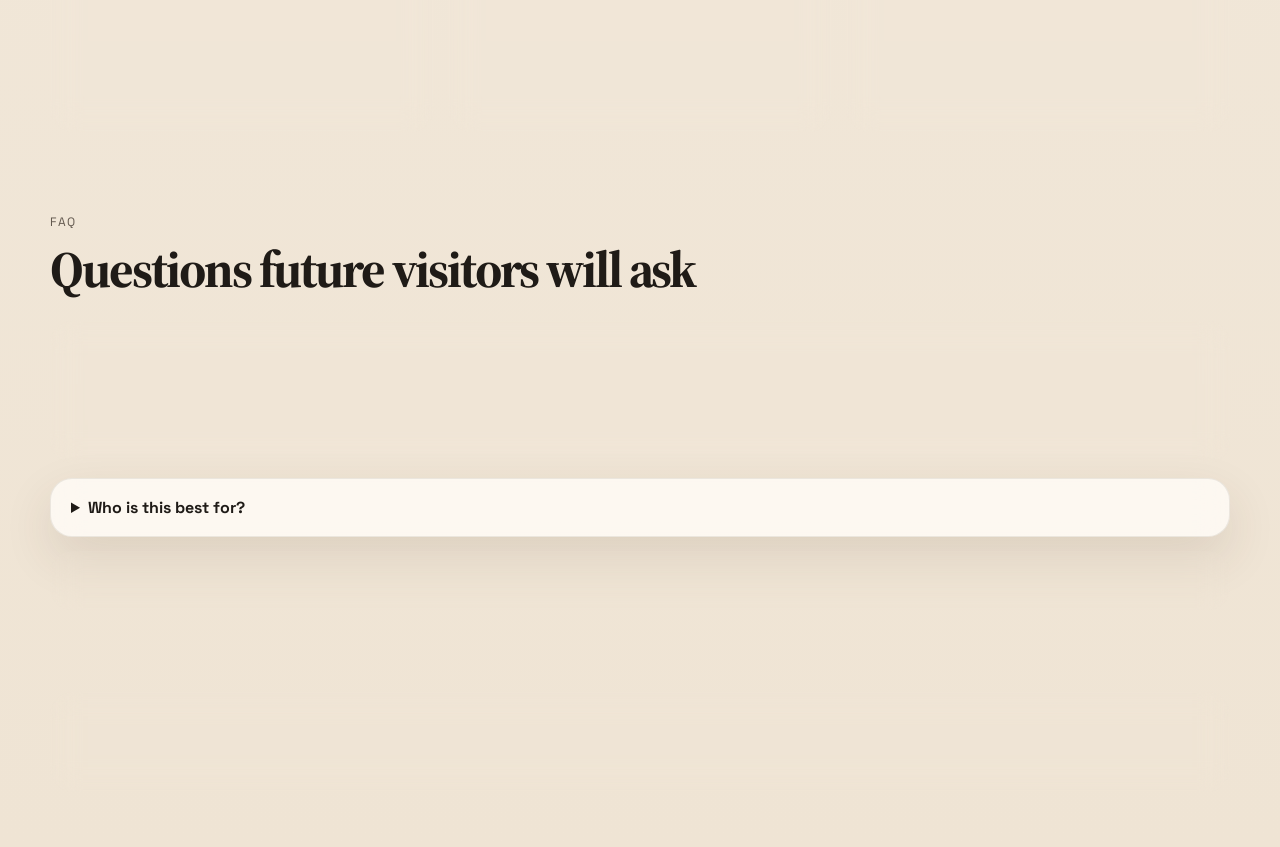
==== commit 07ab0270: "Prepare SoloRate for launch" ====
--- a/index.html
+++ b/index.html
@@ -3,16 +3,16 @@
 <head>
   <meta charset="UTF-8">
   <meta name="viewport" content="width=device-width, initial-scale=1.0">
-  <title>SoloRate | Freelance Rate Calculator and Quote Builder</title>
+  <title>SoloRate | Create Freelance Quotes Faster</title>
   <meta
     name="description"
-    content="Help freelancers price confidently with a free rate calculator, project quote builder, and curated tools for invoicing, banking, and bookkeeping."
+    content="Create freelance quotes faster with built-in pricing guidance, printable PDF export, and templates for photographers, designers, consultants, developers, and writers."
   >
   <meta name="theme-color" content="#f6efe5">
-  <meta property="og:title" content="SoloRate | Freelance Rate Calculator and Quote Builder">
+  <meta property="og:title" content="SoloRate | Create Freelance Quotes Faster">
   <meta
     property="og:description"
-    content="A conversion-focused website for freelancers to calculate rates, build quotes, and discover tools that help them get paid faster."
+    content="A freelancer quote builder with smart pricing, polished previews, and printable PDF export."
   >
   <meta property="og:type" content="website">
   <link rel="preconnect" href="https://fonts.googleapis.com">
@@ -29,7 +29,7 @@
       "name": "SoloRate",
       "applicationCategory": "BusinessApplication",
       "operatingSystem": "Any",
-      "description": "Freelance rate calculator, quote builder, and monetized content hub for solo business owners.",
+      "description": "Freelance quote builder, pricing calculator, and monetized content hub for solo business owners.",
       "offers": {
         "@type": "Offer",
         "price": "0",
@@ -46,52 +46,53 @@
         <span class="brand-text">SoloRate</span>
       </a>
       <nav class="top-nav" aria-label="Primary">
-        <a href="#calculator">Calculator</a>
-        <a href="#how-it-works">How it works</a>
+        <a href="#calculator">Quote Builder</a>
+        <a href="#samples">Samples</a>
         <a href="#stack">Tool stack</a>
         <a href="#faq">FAQ</a>
       </nav>
-      <a class="button button-ghost" href="#lead">Get the pricing sheet</a>
+      <a class="button button-ghost" href="#lead">Get launch updates</a>
     </header>
 
     <main id="top">
       <section class="hero">
         <div class="hero-copy">
-          <p class="eyebrow">Built to rank. Built to convert. Built for solo businesses.</p>
-          <h1>Price your freelance work without guessing.</h1>
+          <p class="eyebrow">Quote-first workflow for freelancers and side hustles</p>
+          <h1>Create freelance quotes faster with smart pricing built in.</h1>
           <p class="hero-text">
-            SoloRate turns income goals into an hourly rate, transforms discovery notes into a project quote,
-            and gives you affiliate-ready recommendations for invoicing, bookkeeping, and business banking.
+            SoloRate helps photographers, designers, consultants, developers, and other solo businesses turn rough project details
+            into cleaner quotes, printable PDFs, and faster client follow-up without exposing internal tax math.
           </p>
           <div class="hero-actions">
-            <a class="button button-primary" href="#calculator">Use the free calculator</a>
-            <a class="button button-secondary" href="#stack">See recommended tools</a>
+            <a class="button button-primary" href="#calculator">Build a quote</a>
+            <a class="button button-secondary" href="#samples">See sample use cases</a>
           </div>
           <ul class="hero-points" aria-label="Highlights">
-            <li>Beginner-friendly presets for side hustles and first-time freelancers</li>
-            <li>Advanced controls for consultants, agencies of one, and established independents</li>
-            <li>Quote summary generator you can paste into proposals and client emails</li>
+            <li>Beginner-friendly presets plus advanced pricing controls for experienced freelancers</li>
+            <li>Client-ready quote preview with brand name, deliverables, deposit, terms, and expiration</li>
+            <li>Printable PDF layout plus tool recommendations that can monetize after the quote is created</li>
           </ul>
         </div>
         <aside class="hero-card">
-          <p class="mini-label">What this site sells</p>
-          <h2>Trust first, revenue second.</h2>
+          <p class="mini-label">Positioning</p>
+          <h2>A quote builder first. A pricing calculator underneath.</h2>
           <p>
-            The core product is a genuinely useful calculator. Revenue comes from high-intent traffic clicking into
-            tools they already need after they finish pricing their work.
+            Stronger products solve the visible problem. Most freelancers care less about tax theory and more about
+            sending a professional quote quickly. SoloRate handles the pricing logic in the background and presents a
+            cleaner client-facing result up front.
           </p>
           <div class="metric-grid">
             <article>
-              <strong>1</strong>
-              <span>Core calculator</span>
+              <strong>PDF</strong>
+              <span>Printable quote export</span>
+            </article>
+            <article>
+              <strong>5</strong>
+              <span>Freelancer templates</span>
             </article>
             <article>
               <strong>3</strong>
-              <span>Affiliate slots</span>
-            </article>
-            <article>
-              <strong>&infin;</strong>
-              <span>SEO article potential</span>
+              <span>Monetization slots</span>
             </article>
           </div>
         </aside>
@@ -99,34 +100,34 @@
 
       <section class="proof-strip" aria-label="Opportunity signals">
         <article>
-          <span class="proof-number">28.5M</span>
-          <span class="proof-label">U.S. nonemployer businesses in 2021</span>
+          <span class="proof-number">30.4M</span>
+          <span class="proof-label">U.S. nonemployer businesses in 2023</span>
         </article>
         <article>
           <span class="proof-number">$1.5T</span>
           <span class="proof-label">2024 skilled freelancer earnings estimate</span>
         </article>
         <article>
-          <span class="proof-number">120 days</span>
-          <span class="proof-label">FreshBooks affiliate cookie window</span>
+          <span class="proof-number">200%</span>
+          <span class="proof-label">Bonsai monthly affiliate commission headline</span>
         </article>
       </section>
 
       <section class="calculator-section" id="calculator">
         <div class="section-heading">
-          <p class="eyebrow">Free tool</p>
-          <h2>Freelance rate calculator</h2>
+          <p class="eyebrow">Core product</p>
+          <h2>Build a branded quote in a few minutes</h2>
           <p>
-            Pick a profile, adjust the numbers you know, and let the calculator make reasonable assumptions for the rest.
-            Beginners can stay in guided mode, while advanced users can open the full business settings.
+            Pick a freelancer type, fill in only the numbers you know, and let SoloRate handle the pricing logic.
+            Then personalize the quote with your business name, client name, deliverables, payment terms, and PDF export.
           </p>
         </div>
 
         <div class="demo-strip">
           <div class="demo-copy">
             <p class="eyebrow">Looping walkthrough</p>
-            <h3>See how to use it in under 20 seconds</h3>
-            <p>Pick a preset, adjust your numbers, add project hours, then copy a customer-ready quote draft.</p>
+            <h3>See the flow before you touch a field</h3>
+            <p>Start with a preset, refine the quote details, watch the preview update, then open the printable PDF layout.</p>
           </div>
           <div class="demo-video" aria-label="Looping calculator walkthrough">
             <div class="demo-screen">
@@ -136,29 +137,29 @@
               <div class="demo-step step-one">
                 <div class="demo-badge">1</div>
                 <div>
-                  <strong>Choose a preset</strong>
-                  <p>Start with side hustle, creative, consultant, or custom.</p>
+                  <strong>Choose a freelancer type</strong>
+                  <p>Photographer, designer, consultant, developer, or writer.</p>
                 </div>
               </div>
               <div class="demo-step step-two">
                 <div class="demo-badge">2</div>
                 <div>
-                  <strong>Adjust the numbers you know</strong>
-                  <p>Income, costs, billable hours, and timeline.</p>
+                  <strong>Set quote details</strong>
+                  <p>Add your client, project name, deliverables, and payment terms.</p>
                 </div>
               </div>
               <div class="demo-step step-three">
                 <div class="demo-badge">3</div>
                 <div>
-                  <strong>Watch the rate and quote update</strong>
-                  <p>The results refresh automatically while you type.</p>
+                  <strong>Review the polished preview</strong>
+                  <p>The quote card updates live as your numbers and wording change.</p>
                 </div>
               </div>
               <div class="demo-step step-four">
                 <div class="demo-badge">4</div>
                 <div>
-                  <strong>Copy the client quote</strong>
-                  <p>Send a cleaner estimate without exposing your internal math.</p>
+                  <strong>Open the printable PDF</strong>
+                  <p>Save a ready-to-send quote document right from the browser.</p>
                 </div>
               </div>
               <div class="demo-progress"><span></span></div>
@@ -166,7 +167,7 @@
           </div>
         </div>
 
-        <div class="calculator-layout"> 
+        <div class="calculator-layout">
           <form class="calculator-panel" id="calculator-form">
             <div class="preset-bar" role="group" aria-label="Freelancer profile presets">
               <button class="preset-button active" type="button" data-preset="beginner">Beginner side hustle</button>
@@ -178,8 +179,8 @@
             <div class="mode-row">
               <label class="toggle-card" for="advancedMode">
                 <span>
-                  <strong>Show advanced business settings</strong>
-                  <small>Hide the harder finance terms unless you want more control.</small>
+                  <strong>Show advanced pricing settings</strong>
+                  <small>Beginners can stay guided. Experienced freelancers can fine-tune taxes and safety margin.</small>
                 </span>
                 <input id="advancedMode" name="advancedMode" type="checkbox">
               </label>
@@ -187,31 +188,51 @@
 
             <div class="field-grid">
               <label>
+                Freelancer type
+                <select id="freelancerType" name="freelancerType">
+                  <option value="photographer">Photographer</option>
+                  <option value="designer">Designer or creative studio</option>
+                  <option value="consultant">Consultant</option>
+                  <option value="developer">Web developer</option>
+                  <option value="writer">Writer or marketer</option>
+                </select>
+                <small>This shapes the quote defaults, deliverables, and recommended next tools.</small>
+              </label>
+              <label>
+                Quote tone
+                <select id="quoteTone" name="quoteTone">
+                  <option value="friendly">Friendly</option>
+                  <option value="formal">Formal</option>
+                  <option value="premium">Premium</option>
+                </select>
+                <small>Adjust how the client-facing summary reads without changing the pricing logic.</small>
+              </label>
+              <label>
                 Target yearly income
                 <input id="income" name="income" type="number" min="0" step="1000" value="45000">
-                <small>What you want to pay yourself before taxes. A part-time photographer or side-hustle creative might start around $20k to $50k.</small>
+                <small>What you want to pay yourself before taxes. Side hustles often start between $20k and $50k.</small>
               </label>
               <label>
                 Yearly business costs
                 <input id="overhead" name="overhead" type="number" min="0" step="500" value="3000">
-                <small>Think software, gear, website, insurance, travel, editing tools, or subscriptions. If you are unsure, start with $3k to $8k.</small>
+                <small>Think gear, software, travel, insurance, subscriptions, and website costs.</small>
               </label>
               <label>
                 Billable hours per week
                 <input id="hoursPerWeek" name="hoursPerWeek" type="number" min="1" max="60" step="1" value="12">
-                <small>Only count hours clients actually pay for. Side hustles often land around 5 to 15; full-time freelancers often use 20 to 25.</small>
+                <small>Only count time clients will actually pay for.</small>
               </label>
               <label>
                 Working weeks per year
                 <input id="weeksPerYear" name="weeksPerYear" type="number" min="1" max="52" step="1" value="46">
-                <small>Leave room for holidays, sick days, admin work, marketing, and slow months.</small>
+                <small>Leave room for admin, holidays, sick days, and slow periods.</small>
               </label>
             </div>
 
             <div class="advanced-box is-hidden" id="advancedFields">
               <div class="advanced-heading">
-                <h3>Advanced settings</h3>
-                <p>Useful once you know your business numbers and want tighter margins.</p>
+                <h3>Advanced pricing inputs</h3>
+                <p>These numbers stay internal. They help you charge sustainably without showing clients your back-end math.</p>
               </div>
               <div class="field-grid compact">
                 <label>
@@ -222,36 +243,41 @@
                 <label>
                   Extra safety margin (%)
                   <input id="profitMargin" name="profitMargin" type="number" min="0" max="80" step="1" value="10">
-                  <small>This keeps you from charging the bare minimum. Many independents use 5% to 20%.</small>
+                  <small>This protects you from charging the bare minimum.</small>
                 </label>
               </div>
             </div>
 
             <div class="project-box">
               <div>
-                <h3>Project quote builder</h3>
-                <p>Add a few presentation details so the draft looks closer to something you could send.</p>
+                <h3>Quote presentation settings</h3>
+                <p>These fields shape the client-ready quote and the printable PDF layout.</p>
               </div>
               <div class="field-grid compact">
                 <label>
                   Business name
                   <input id="businessName" name="businessName" type="text" maxlength="60" value="SoloRate Studio">
-                  <small>This appears at the top of the client-ready quote draft.</small>
+                  <small>This appears at the top of the quote draft and PDF.</small>
                 </label>
                 <label>
                   Client name
                   <input id="clientName" name="clientName" type="text" maxlength="60" value="Client Name">
-                  <small>Add the client or company receiving the quote.</small>
+                  <small>Add the person or company receiving the quote.</small>
                 </label>
                 <label>
                   Project name
                   <input id="projectName" name="projectName" type="text" maxlength="80" value="Website project quote">
-                  <small>Use a clear label like Brand Photoshoot, Website Refresh, or Logo Package.</small>
+                  <small>Examples: Brand Photoshoot, Website Refresh, SEO Sprint, Retainer Proposal.</small>
+                </label>
+                <label>
+                  Optional logo image
+                  <input id="logoUpload" name="logoUpload" type="file" accept="image/*">
+                  <small>Optional. If you skip this, the quote shows your business initials instead.</small>
                 </label>
                 <label>
                   Estimated project hours
                   <input id="projectHours" name="projectHours" type="number" min="1" max="500" step="1" value="8">
-                  <small>If you are unsure, estimate the actual work, then add 20% for revisions and client communication.</small>
+                  <small>Estimate actual work, then add time for revisions and client communication.</small>
                 </label>
                 <label>
                   Timeline
@@ -261,21 +287,47 @@
                     <option value="1.3">Fast turnaround (+30%)</option>
                     <option value="1.5">Urgent delivery (+50%)</option>
                   </select>
-                  <small>Rush work usually costs more because it displaces other client work.</small>
+                  <small>Rush work usually costs more because it displaces other work.</small>
+                </label>
+                <label>
+                  Deposit required (%)
+                  <input id="depositPercent" name="depositPercent" type="number" min="0" max="100" step="5" value="50">
+                  <small>Common options are 25%, 50%, or 100% depending on the project type.</small>
+                </label>
+                <label>
+                  Payment terms
+                  <select id="paymentTerms" name="paymentTerms">
+                    <option value="50% upfront, 50% on final delivery">50% upfront, 50% on final delivery</option>
+                    <option value="Due in full on acceptance">Due in full on acceptance</option>
+                    <option value="Net 7 from invoice date">Net 7 from invoice date</option>
+                    <option value="Net 14 from invoice date">Net 14 from invoice date</option>
+                  </select>
+                  <small>These terms appear in the quote preview and PDF export.</small>
+                </label>
+                <label>
+                  Quote expires in days
+                  <input id="expirationDays" name="expirationDays" type="number" min="1" max="90" step="1" value="14">
+                  <small>Useful for setting a clear acceptance window.</small>
+                </label>
+                <label class="full-span">
+                  Deliverables included
+                  <textarea id="deliverables" name="deliverables" rows="5" placeholder="One deliverable per line"></textarea>
+                  <small>List exactly what is included. One item per line works best.</small>
                 </label>
               </div>
             </div>
 
             <div class="form-actions">
-              <button class="button button-primary" type="submit">Calculate my rate</button>
+              <button class="button button-primary" type="submit">Calculate my quote</button>
               <button class="button button-secondary" id="copy-summary" type="button">Copy client quote</button>
-              <button class="button button-secondary" id="export-pdf" type="button">Open PDF layout</button>
+              <button class="button button-secondary" id="reset-form" type="button">Reset</button>
+              <button class="button button-secondary" id="export-pdf" type="button">Open printable quote</button>
             </div>
           </form>
 
           <aside class="results-panel">
             <div class="result-card accent">
-              <span class="result-label">Recommended hourly rate</span>
+              <span class="result-label">Internal pricing anchor</span>
               <strong id="hourlyRate">$0</strong>
               <p id="rateContext">Based on your income target, costs, taxes, and realistic billable time.</p>
             </div>
@@ -304,16 +356,22 @@
               </div>
               <article class="quote-preview" id="quotePreview">
                 <div class="quote-preview-head">
-                  <div>
-                    <p class="quote-kicker">Prepared by</p>
-                    <h4 id="previewBusinessName">SoloRate Studio</h4>
+                  <div class="quote-brand-row">
+                    <div class="quote-preview-logo" id="quoteLogoShell">
+                      <img id="previewLogoImage" alt="Business logo preview" hidden>
+                      <span id="previewLogoFallback">SS</span>
+                    </div>
+                    <div>
+                      <p class="quote-kicker">Prepared by</p>
+                      <h4 id="previewBusinessName">SoloRate Studio</h4>
+                    </div>
                   </div>
                   <div class="quote-meta">
                     <span id="previewDate"></span>
                     <strong id="previewInvestment">$0</strong>
                   </div>
                 </div>
-                <div class="quote-title-row">
+                <div class="quote-title-row quote-title-grid">
                   <div>
                     <p class="quote-kicker">Prepared for</p>
                     <p id="previewClientName">Client Name</p>
@@ -322,51 +380,123 @@
                     <p class="quote-kicker">Project</p>
                     <h5 id="previewProjectName">Website project quote</h5>
                   </div>
+                </div>
+                <div class="quote-grid">
                   <div>
                     <p class="quote-kicker">Timeline</p>
                     <p id="previewTimeline">Standard timeline</p>
                   </div>
-                </div>
-                <div class="quote-grid">
+                  <div>
+                    <p class="quote-kicker">Valid until</p>
+                    <p id="previewValidUntil">Apr 1, 2026</p>
+                  </div>
                   <div>
                     <p class="quote-kicker">Estimated scope</p>
                     <p id="previewScope">Approximately 8 hours of work</p>
                   </div>
                   <div>
+                    <p class="quote-kicker">Payment terms</p>
+                    <p id="previewPaymentTerms">50% upfront, 50% on final delivery</p>
+                  </div>
+                </div>
+                <div class="quote-grid single-column">
+                  <div>
+                    <p class="quote-kicker">Deliverables included</p>
+                    <ul class="deliverables-list" id="previewDeliverables"></ul>
+                  </div>
+                </div>
+                <div class="quote-grid">
+                  <div>
+                    <p class="quote-kicker">Deposit due to start</p>
+                    <p id="previewDeposit">$0</p>
+                  </div>
+                  <div>
                     <p class="quote-kicker">Includes</p>
-                    <p id="previewIncludes">Planning, execution, and 1 round of revisions</p>
+                    <p id="previewIncludes">Planning, delivery, and revisions</p>
                   </div>
                 </div>
                 <div class="quote-message">
-                  <p id="previewBody">This quote is based on the current project scope. If deliverables expand, the final quote can be adjusted before work begins.</p>
+                  <p id="previewBody">This quote is based on the current scope and timeline discussed.</p>
                 </div>
               </article>
               <textarea id="quoteSummary" readonly class="visually-hidden"></textarea>
             </div>
+            <div class="recommend-card">
+              <p class="eyebrow">Monetization-ready next step</p>
+              <h3 id="recommendTitle">Best next tools for this workflow</h3>
+              <p id="recommendBody">After someone creates a quote, the next buying intent is usually proposals, invoicing, contracts, and bookkeeping.</p>
+              <div class="recommend-links">
+                <a id="recommendLinkOne" class="button button-primary" href="https://www.honeybook.com/referrals" target="_blank" rel="noreferrer noopener">Proposal workflow</a>
+                <a id="recommendLinkTwo" class="button button-secondary" href="https://www.freshbooks.com/affiliate-program/" target="_blank" rel="noreferrer noopener">Accounting option</a>
+                <a id="recommendLinkThree" class="button button-secondary" href="https://www.hellobonsai.com/affiliates" target="_blank" rel="noreferrer noopener">Contracts and CRM</a>
+              </div>
+            </div>
           </aside>
+        </div>
+      </section>
+
+      <section class="content-section" id="samples">
+        <div class="section-heading">
+          <p class="eyebrow">Popular use cases</p>
+          <h2>Sample starting points for real freelance work</h2>
+          <p>
+            These examples help new users understand how the tool fits different service businesses. Each one loads a different mix of defaults, deliverables, and quote tone.
+          </p>
+        </div>
+        <div class="sample-grid">
+          <article class="sample-card">
+            <p class="offer-tag">Photography</p>
+            <h3>Brand photoshoot package</h3>
+            <p>Good fit for portrait, personal brand, and small business shoots with editing and gallery delivery.</p>
+            <button class="button button-secondary sample-button" type="button" data-sample="photographer">Load sample</button>
+          </article>
+          <article class="sample-card">
+            <p class="offer-tag">Design</p>
+            <h3>Mini brand identity</h3>
+            <p>Works for logo, color palette, and simple visual systems for founders and local businesses.</p>
+            <button class="button button-secondary sample-button" type="button" data-sample="designer">Load sample</button>
+          </article>
+          <article class="sample-card">
+            <p class="offer-tag">Consulting</p>
+            <h3>Strategy sprint</h3>
+            <p>Useful for advisors and specialists who want a cleaner proposal with a higher-ticket feel.</p>
+            <button class="button button-secondary sample-button" type="button" data-sample="consultant">Load sample</button>
+          </article>
+          <article class="sample-card">
+            <p class="offer-tag">Development</p>
+            <h3>Website refresh</h3>
+            <p>Good for developers handling small business websites, landing pages, and front-end updates.</p>
+            <button class="button button-secondary sample-button" type="button" data-sample="developer">Load sample</button>
+          </article>
+          <article class="sample-card">
+            <p class="offer-tag">Writing</p>
+            <h3>SEO content package</h3>
+            <p>Designed for writers and marketers selling article bundles, blog posts, and content strategy.</p>
+            <button class="button button-secondary sample-button" type="button" data-sample="writer">Load sample</button>
+          </article>
         </div>
       </section>
 
       <section class="how-section" id="how-it-works">
         <div class="section-heading">
           <p class="eyebrow">Why this can make money</p>
-          <h2>A simple but durable monetization funnel</h2>
+          <h2>Revenue comes after the quote is created</h2>
         </div>
         <div class="steps">
           <article>
             <span>01</span>
-            <h3>Capture high-intent traffic</h3>
-            <p>Searches like "freelance rate calculator" and "how much should I charge clients" map directly to this tool.</p>
+            <h3>Capture search intent</h3>
+            <p>Queries like freelance quote generator, photography quote template, and how much should I charge lead naturally into this tool.</p>
           </article>
           <article>
             <span>02</span>
-            <h3>Deliver immediate value</h3>
-            <p>Users get a rate, a quote, and a usable pricing summary before seeing any monetization ask.</p>
+            <h3>Deliver a usable result</h3>
+            <p>The tool now gives users something practical: a quote draft and PDF layout they can actually send.</p>
           </article>
           <article>
             <span>03</span>
-            <h3>Monetize the next step</h3>
-            <p>After pricing their service, the natural next purchase is invoicing, bookkeeping, proposals, or business banking.</p>
+            <h3>Monetize the operational next step</h3>
+            <p>Once someone has a quote, the next likely purchase is proposals, contracts, invoicing, accounting, or client management software.</p>
           </article>
         </div>
       </section>
@@ -374,30 +504,30 @@
       <section class="stack-section" id="stack">
         <div class="section-heading">
           <p class="eyebrow">Recommended stack</p>
-          <h2>Tools users are already primed to buy</h2>
+          <h2>Partner tools that fit the quote workflow</h2>
           <p>
-            These cards are positioned like editorial recommendations. Swap the placeholder URLs with your affiliate
-            links once you join each program.
+            These are not random links. They map to the next things a freelancer usually needs after sending a quote: client management,
+            contracts, invoicing, and accounting.
           </p>
         </div>
         <div class="offer-grid">
           <article class="offer-card">
-            <p class="offer-tag">Affiliate slot</p>
-            <h3>Invoicing and bookkeeping</h3>
-            <p>Ideal after someone calculates a rate and wants to send cleaner invoices or track expenses.</p>
+            <p class="offer-tag">Proposals and booking</p>
+            <h3>HoneyBook</h3>
+            <p>Strong fit for photographers, designers, and service-based creatives who want proposals, payments, and client booking in one workflow.</p>
+            <a class="button button-primary" href="https://www.honeybook.com/referrals" target="_blank" rel="noreferrer noopener">View partner option</a>
+          </article>
+          <article class="offer-card">
+            <p class="offer-tag">Contracts and operations</p>
+            <h3>Bonsai</h3>
+            <p>Useful for consultants, developers, writers, and agencies of one who need proposals, contracts, CRM, and billing.</p>
+            <a class="button button-primary" href="https://www.hellobonsai.com/affiliates" target="_blank" rel="noreferrer noopener">View partner option</a>
+          </article>
+          <article class="offer-card">
+            <p class="offer-tag">Accounting and invoicing</p>
+            <h3>FreshBooks</h3>
+            <p>Good universal follow-up for freelancers who want invoicing, expense tracking, and cleaner money management after they book a client.</p>
             <a class="button button-primary" href="https://www.freshbooks.com/affiliate-program/" target="_blank" rel="noreferrer noopener">View partner option</a>
-          </article>
-          <article class="offer-card">
-            <p class="offer-tag">Affiliate slot</p>
-            <h3>Accounting software</h3>
-            <p>Great fit for freelancers graduating from spreadsheets into recurring clients and year-round tax prep.</p>
-            <a class="button button-primary" href="https://peakadvisers.com/affiliates/" target="_blank" rel="noreferrer noopener">View partner option</a>
-          </article>
-          <article class="offer-card">
-            <p class="offer-tag">Lead magnet</p>
-            <h3>Free pricing sheet</h3>
-            <p>Collect emails with a downloadable pricing planner, then nurture subscribers with articles and offers.</p>
-            <a class="button button-primary" href="#lead">Get the lead form</a>
           </article>
         </div>
       </section>
@@ -405,10 +535,10 @@
       <section class="lead-section" id="lead">
         <div class="lead-copy">
           <p class="eyebrow">Email capture</p>
-          <h2>Offer a pricing sheet people actually want.</h2>
+          <h2>Offer a quote pack people actually want.</h2>
           <p>
-            This form is frontend-only for now, but the page is laid out for easy connection to ConvertKit, Beehiiv,
-            Buttondown, MailerLite, or a simple form backend once you deploy.
+            The most monetizable lead magnet for this product is not a generic newsletter. It is a bundle: quote template,
+            pricing sheet, and payment terms examples for freelancers.
           </p>
         </div>
         <form class="lead-form" id="lead-form">
@@ -420,9 +550,9 @@
             Email address
             <input id="leadEmail" name="leadEmail" type="email" placeholder="alex@example.com" required>
           </label>
-          <button class="button button-primary" type="submit">Unlock the pricing sheet</button>
+          <button class="button button-primary" type="submit">Unlock the quote pack</button>
           <p class="form-note" id="lead-message" aria-live="polite">
-            The current demo stores the signup locally and shows the delivery copy you can wire into an email tool later.
+            This demo stores signups locally for now. Connect it to ConvertKit, Beehiiv, or another email tool after launch.
           </p>
         </form>
       </section>
@@ -430,20 +560,20 @@
       <section class="content-section">
         <div class="section-heading">
           <p class="eyebrow">SEO expansion</p>
-          <h2>Content clusters to publish next</h2>
+          <h2>Pages to publish this week</h2>
         </div>
         <div class="content-grid">
           <article>
             <h3><a href="freelance-pricing-guide.html">How to price freelance work in 2026</a></h3>
-            <p>Commercial-intent article with calculator embeds and tool recommendations.</p>
+            <p>Supports quote-builder traffic with pricing education and conversion links to the main tool.</p>
           </article>
           <article>
-            <h3><a href="#calculator">Hourly vs project pricing for consultants</a></h3>
-            <p>Comparison page that naturally feeds both the calculator and affiliate recommendations.</p>
+            <h3><a href="#calculator">Photography quote template and pricing guide</a></h3>
+            <p>High-fit page for side-hustle creatives who need both pricing help and a sendable quote format.</p>
           </article>
           <article>
-            <h3><a href="#stack">Best invoicing software for freelancers</a></h3>
-            <p>Buyer-intent page built to convert affiliate clicks after the free tool earns trust.</p>
+            <h3><a href="#stack">Best proposal and invoicing software for freelancers</a></h3>
+            <p>Commercial-intent page built for affiliate clicks after trust has already been earned.</p>
           </article>
         </div>
       </section>
@@ -455,23 +585,23 @@
         </div>
         <div class="faq-list">
           <details open>
-            <summary>Why target freelancers instead of a broader audience?</summary>
-            <p>They have a concrete pricing problem, clear purchase intent, and obvious adjacent tools to monetize.</p>
+            <summary>Is this a pricing calculator or a quote generator?</summary>
+            <p>Both, but the visible product is the quote generator. The pricing calculator runs underneath so users can charge sustainably without sharing internal business math with clients.</p>
           </details>
           <details>
-            <summary>How does this site make money first?</summary>
-            <p>Fastest path: affiliate offers for invoicing and accounting software. Next layer: newsletter sponsorships and digital templates.</p>
+            <summary>Who is this best for?</summary>
+            <p>Freelancers, side hustles, and solo businesses such as photographers, designers, consultants, developers, and writers who want to send cleaner quotes faster.</p>
           </details>
           <details>
-            <summary>What should be added after launch?</summary>
-            <p>Programmatic SEO pages for niches like designers, developers, consultants, photographers, and copywriters.</p>
+            <summary>How should this site make money first?</summary>
+            <p>Fastest path is affiliate cash flow from proposal, CRM, and accounting tools. After that, add email nurturing, paid quote packs, and eventually premium templates or subscriptions.</p>
           </details>
         </div>
       </section>
     </main>
 
     <footer class="site-footer">
-      <p>SoloRate is a launch-ready static website designed to monetize freelancer search intent.</p>
+      <p>SoloRate is a quote-first freelancer tool designed to earn trust before monetization.</p>
       <a href="#top">Back to top</a>
     </footer>
   </div>
@@ -480,6 +610,3 @@
 </body>
 </html>
 
-
-
-
--- a/styles.css
+++ b/styles.css
@@ -888,3 +888,118 @@
 .form-actions {
   align-items: center;
 }
+.full-span {
+  grid-column: 1 / -1;
+}
+
+.sample-grid {
+  display: grid;
+  grid-template-columns: repeat(5, 1fr);
+  gap: 14px;
+}
+
+.sample-card {
+  padding: 22px;
+  border-radius: 24px;
+  background: var(--surface);
+  border: 1px solid rgba(31, 27, 23, 0.08);
+  box-shadow: var(--shadow);
+}
+
+.quote-brand-row {
+  display: grid;
+  grid-template-columns: 72px 1fr;
+  gap: 16px;
+  align-items: center;
+}
+
+.quote-preview-logo {
+  width: 72px;
+  height: 72px;
+  border-radius: 20px;
+  overflow: hidden;
+  display: grid;
+  place-items: center;
+  background: linear-gradient(135deg, var(--accent), var(--accent-dark));
+  color: #fff8ef;
+  font-weight: 700;
+  font-size: 1.4rem;
+}
+
+.quote-preview-logo img {
+  width: 100%;
+  height: 100%;
+  object-fit: cover;
+}
+
+.quote-title-grid {
+  grid-template-columns: repeat(2, 1fr);
+}
+
+.single-column {
+  grid-template-columns: 1fr;
+}
+
+.deliverables-list {
+  margin: 0;
+  padding-left: 20px;
+  color: var(--muted);
+  line-height: 1.6;
+}
+
+.deliverables-list li + li {
+  margin-top: 6px;
+}
+
+.recommend-card {
+  margin-top: 20px;
+  padding: 22px;
+  border-radius: 24px;
+  background: var(--surface);
+  border: 1px solid rgba(31, 27, 23, 0.08);
+  box-shadow: var(--shadow);
+}
+
+.recommend-card h3 {
+  margin: 0 0 8px;
+}
+
+.recommend-links {
+  display: flex;
+  flex-wrap: wrap;
+  gap: 10px;
+  margin-top: 18px;
+}
+
+.form-actions {
+  align-items: center;
+}
+
+@media (max-width: 1200px) {
+  .sample-grid {
+    grid-template-columns: repeat(3, 1fr);
+  }
+}
+
+@media (max-width: 980px) {
+  .sample-grid {
+    grid-template-columns: 1fr 1fr;
+  }
+}
+
+@media (max-width: 640px) {
+  .sample-grid,
+  .quote-title-grid,
+  .quote-brand-row,
+  .recommend-links {
+    grid-template-columns: 1fr;
+  }
+
+  .quote-brand-row {
+    display: grid;
+  }
+
+  .recommend-links {
+    display: grid;
+  }
+}
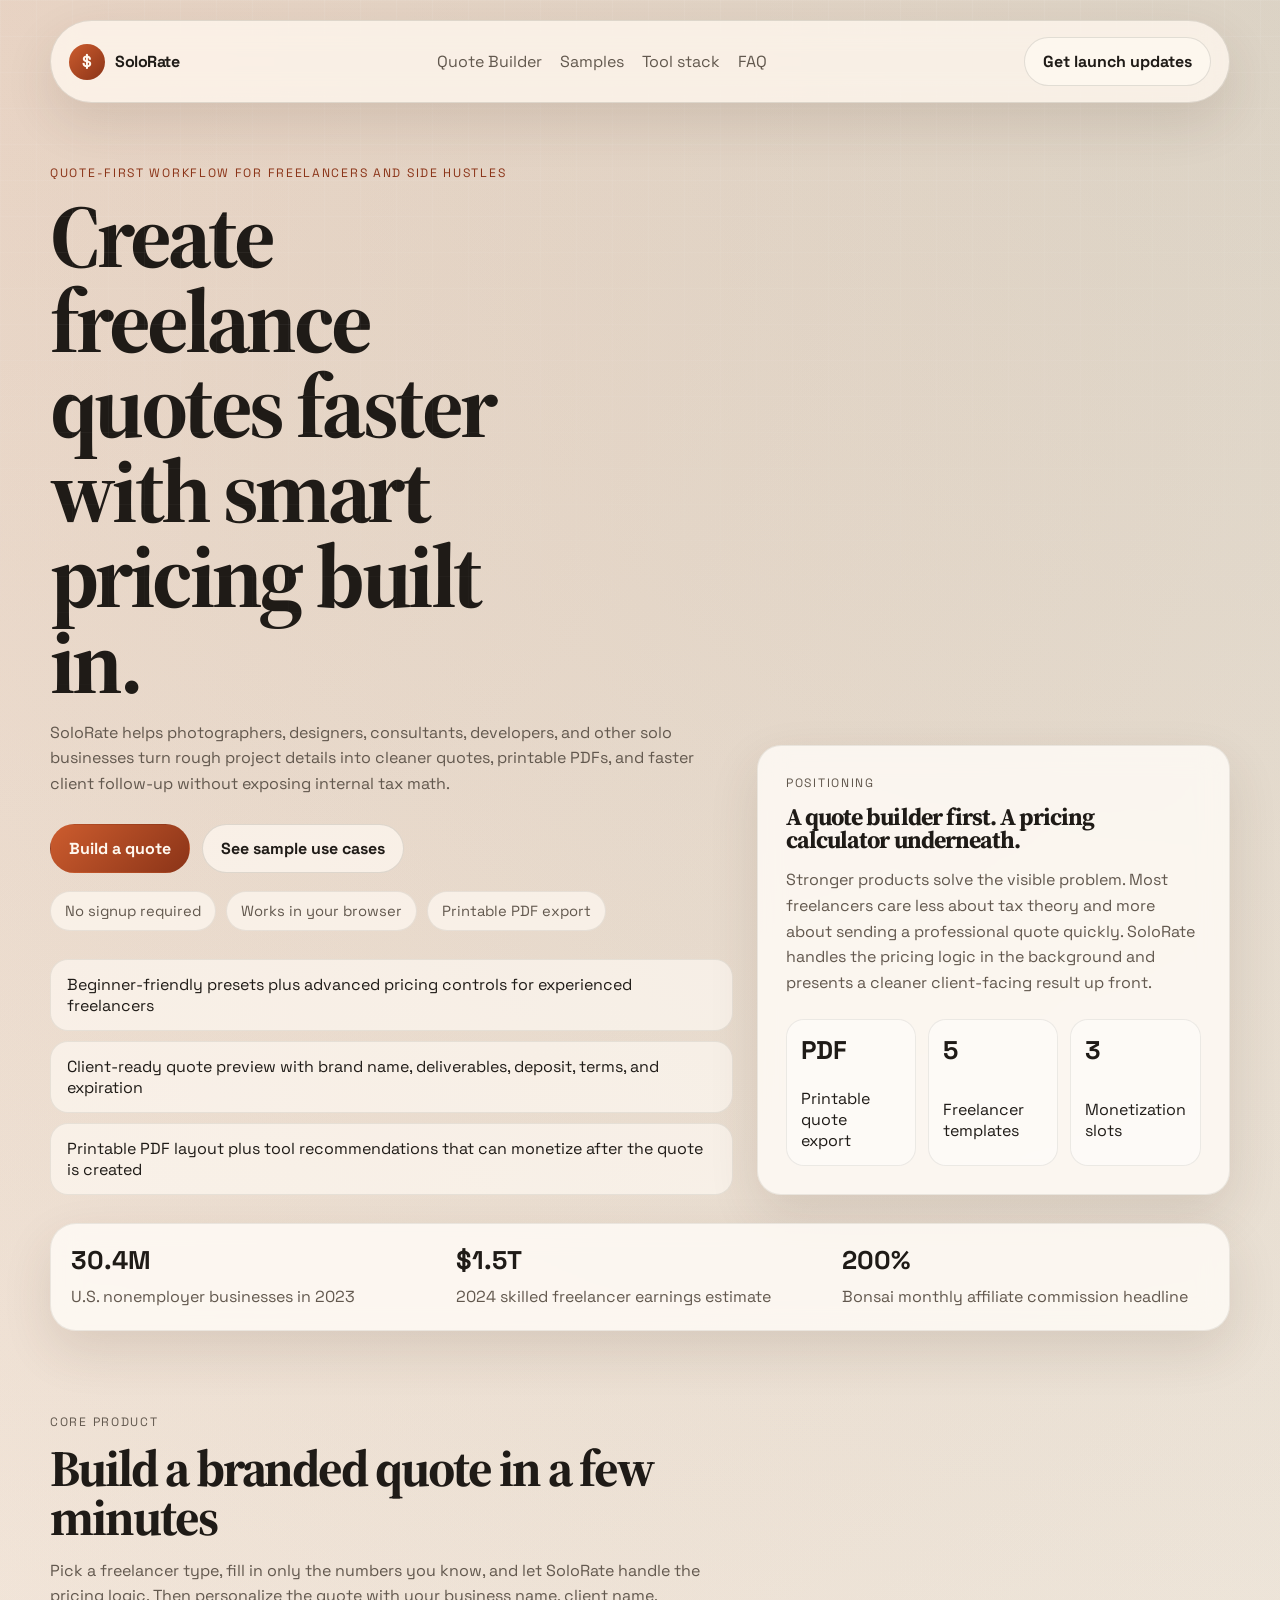
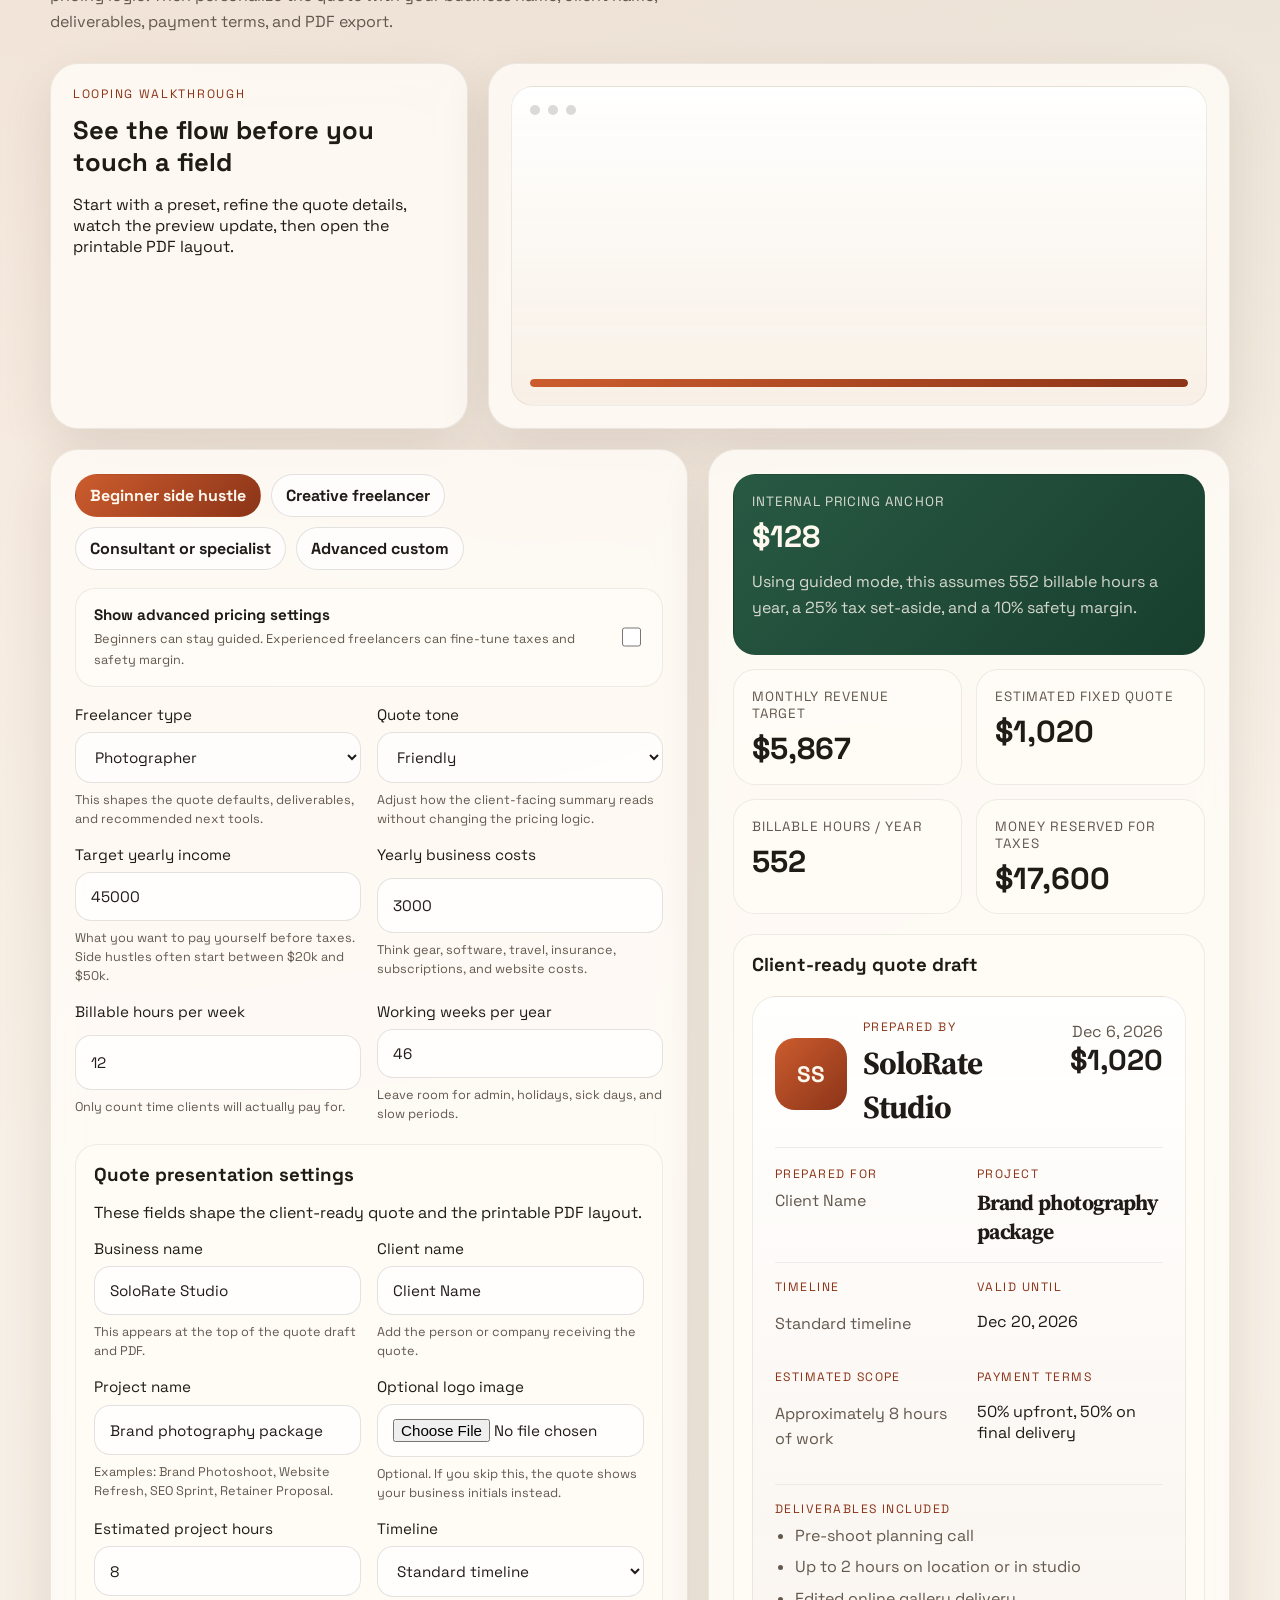
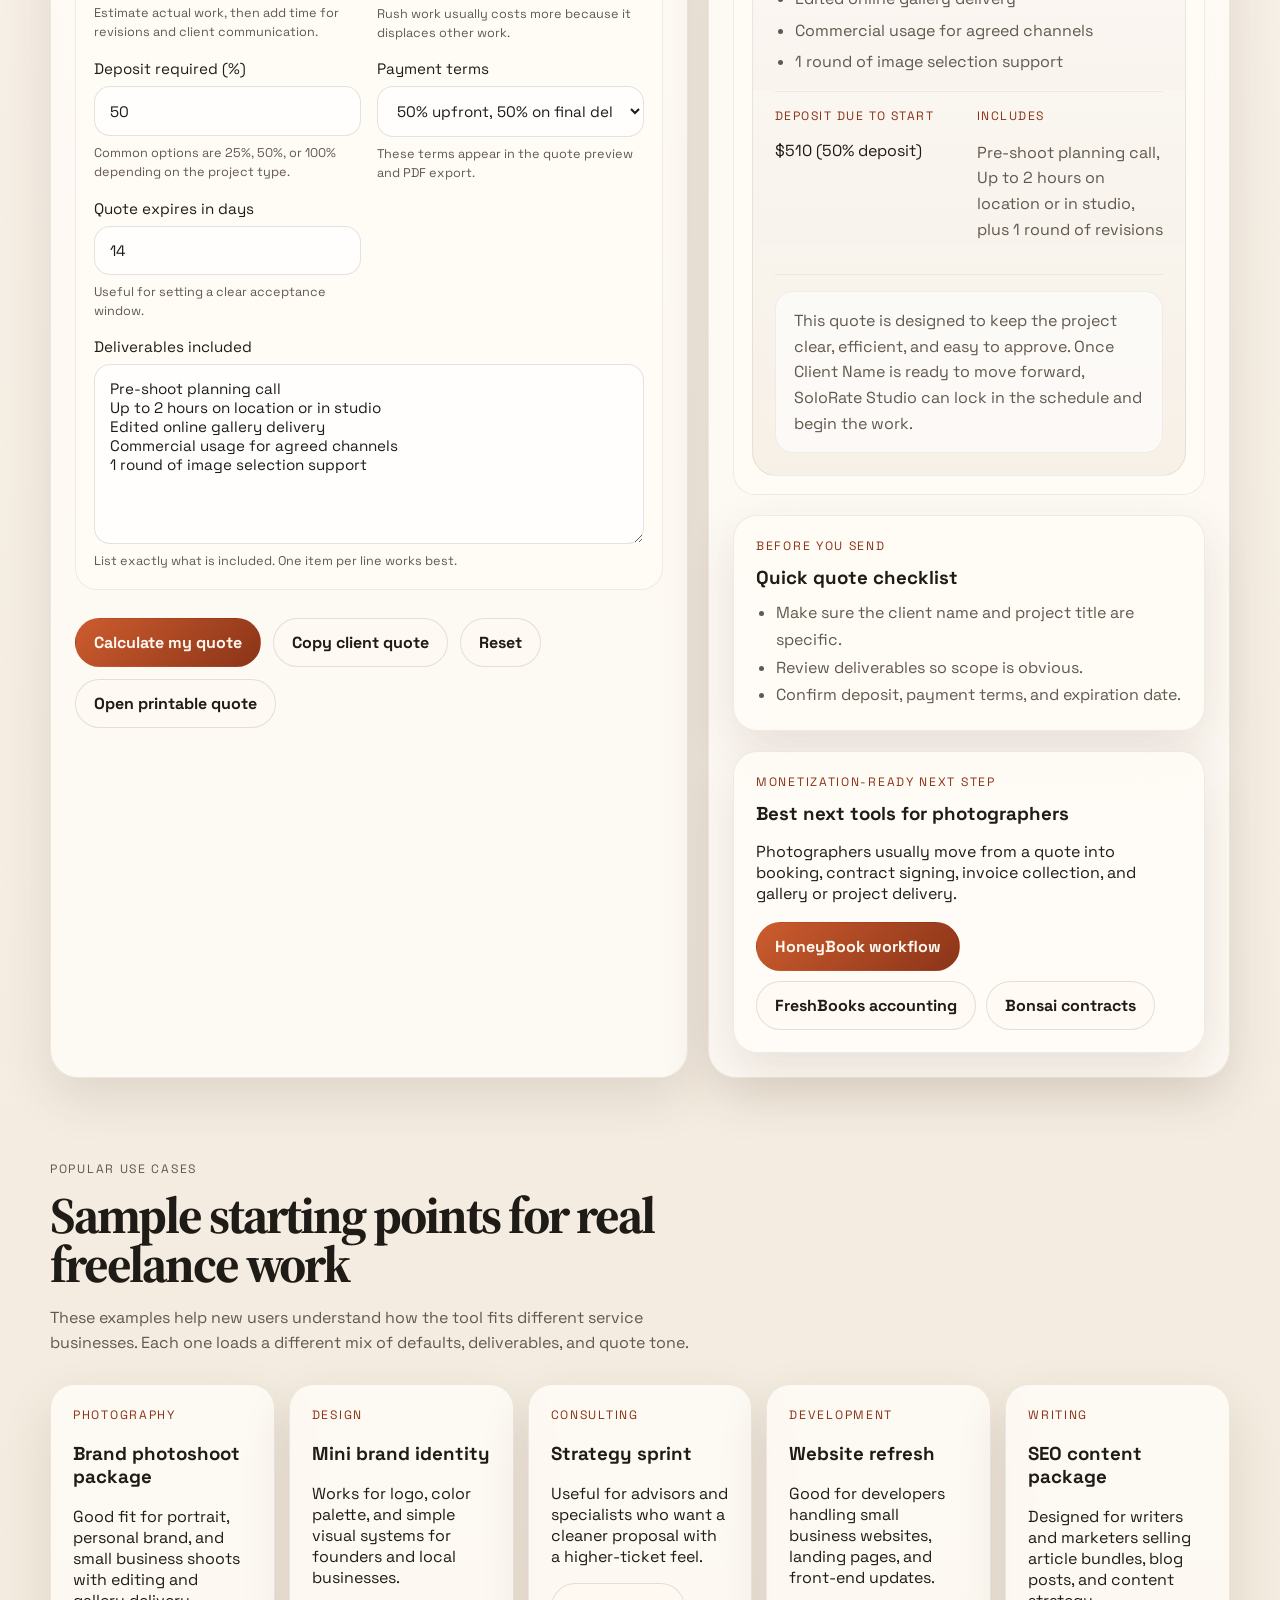
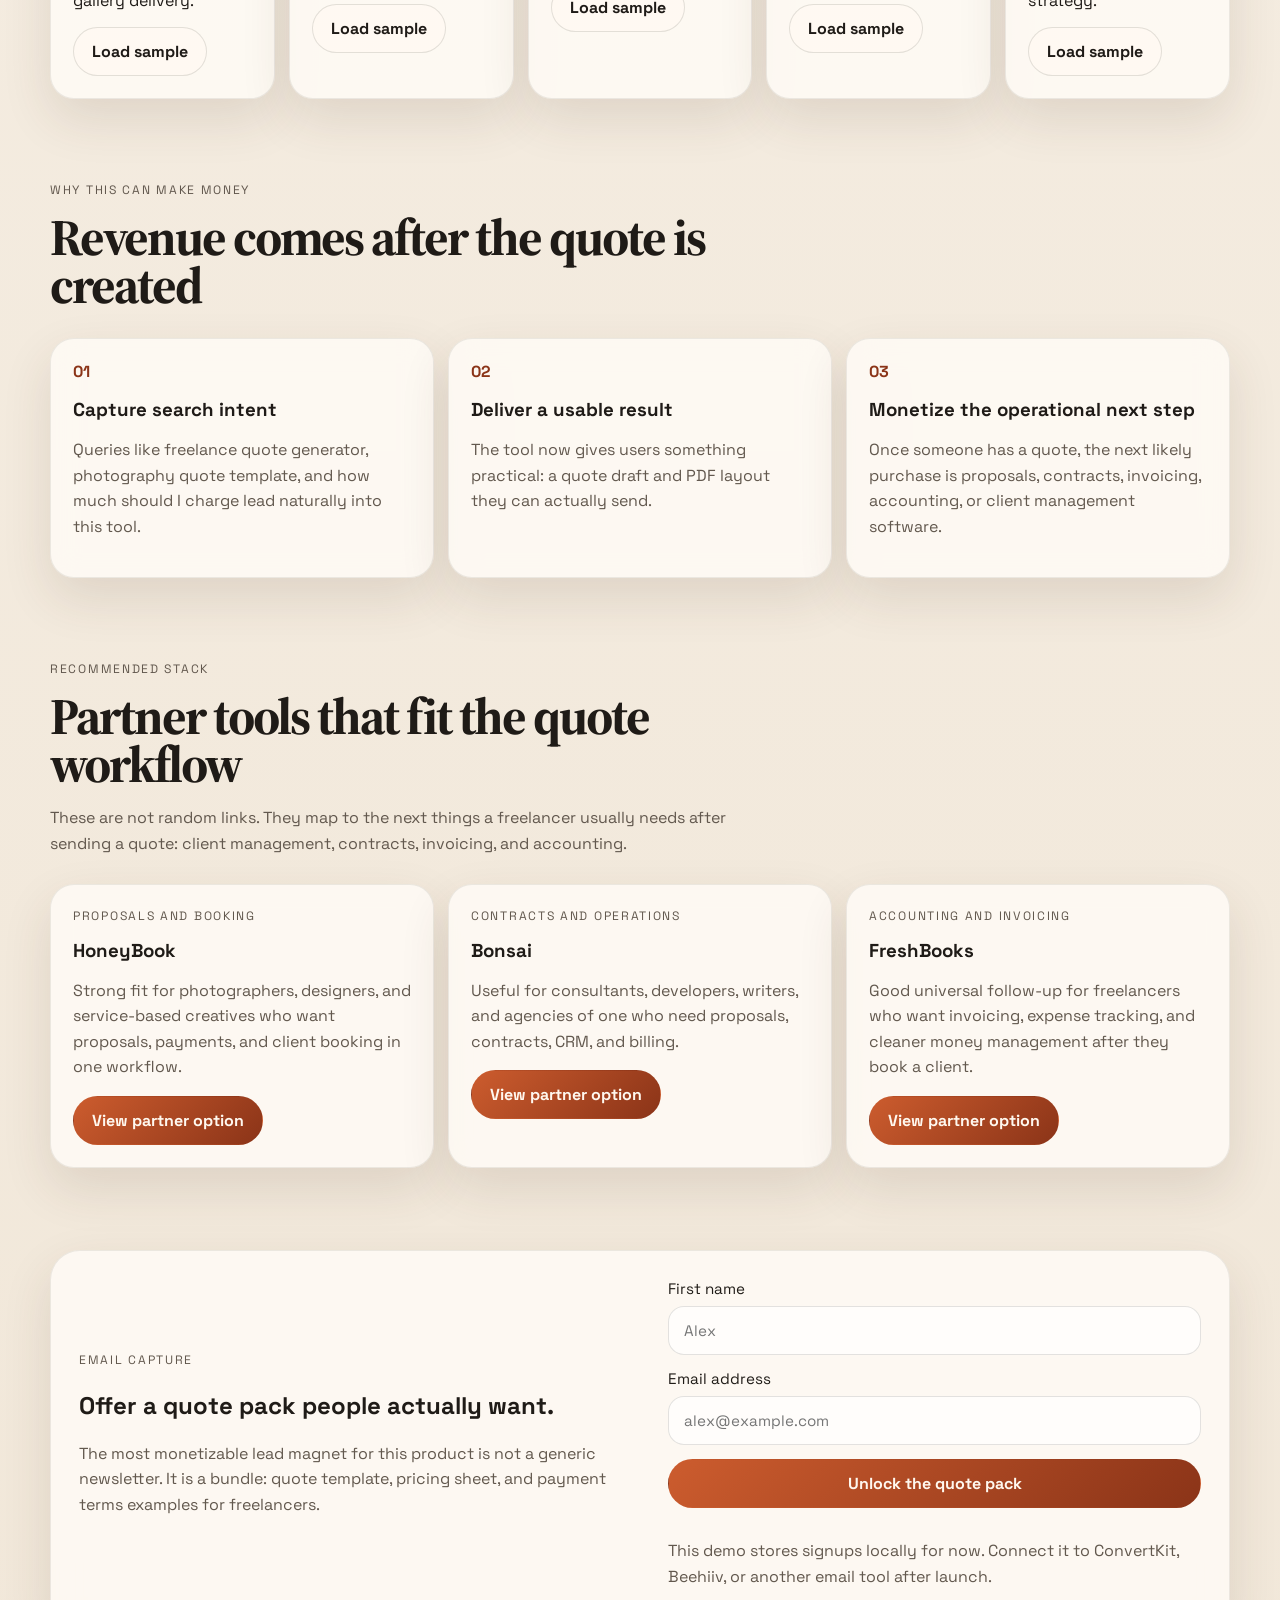
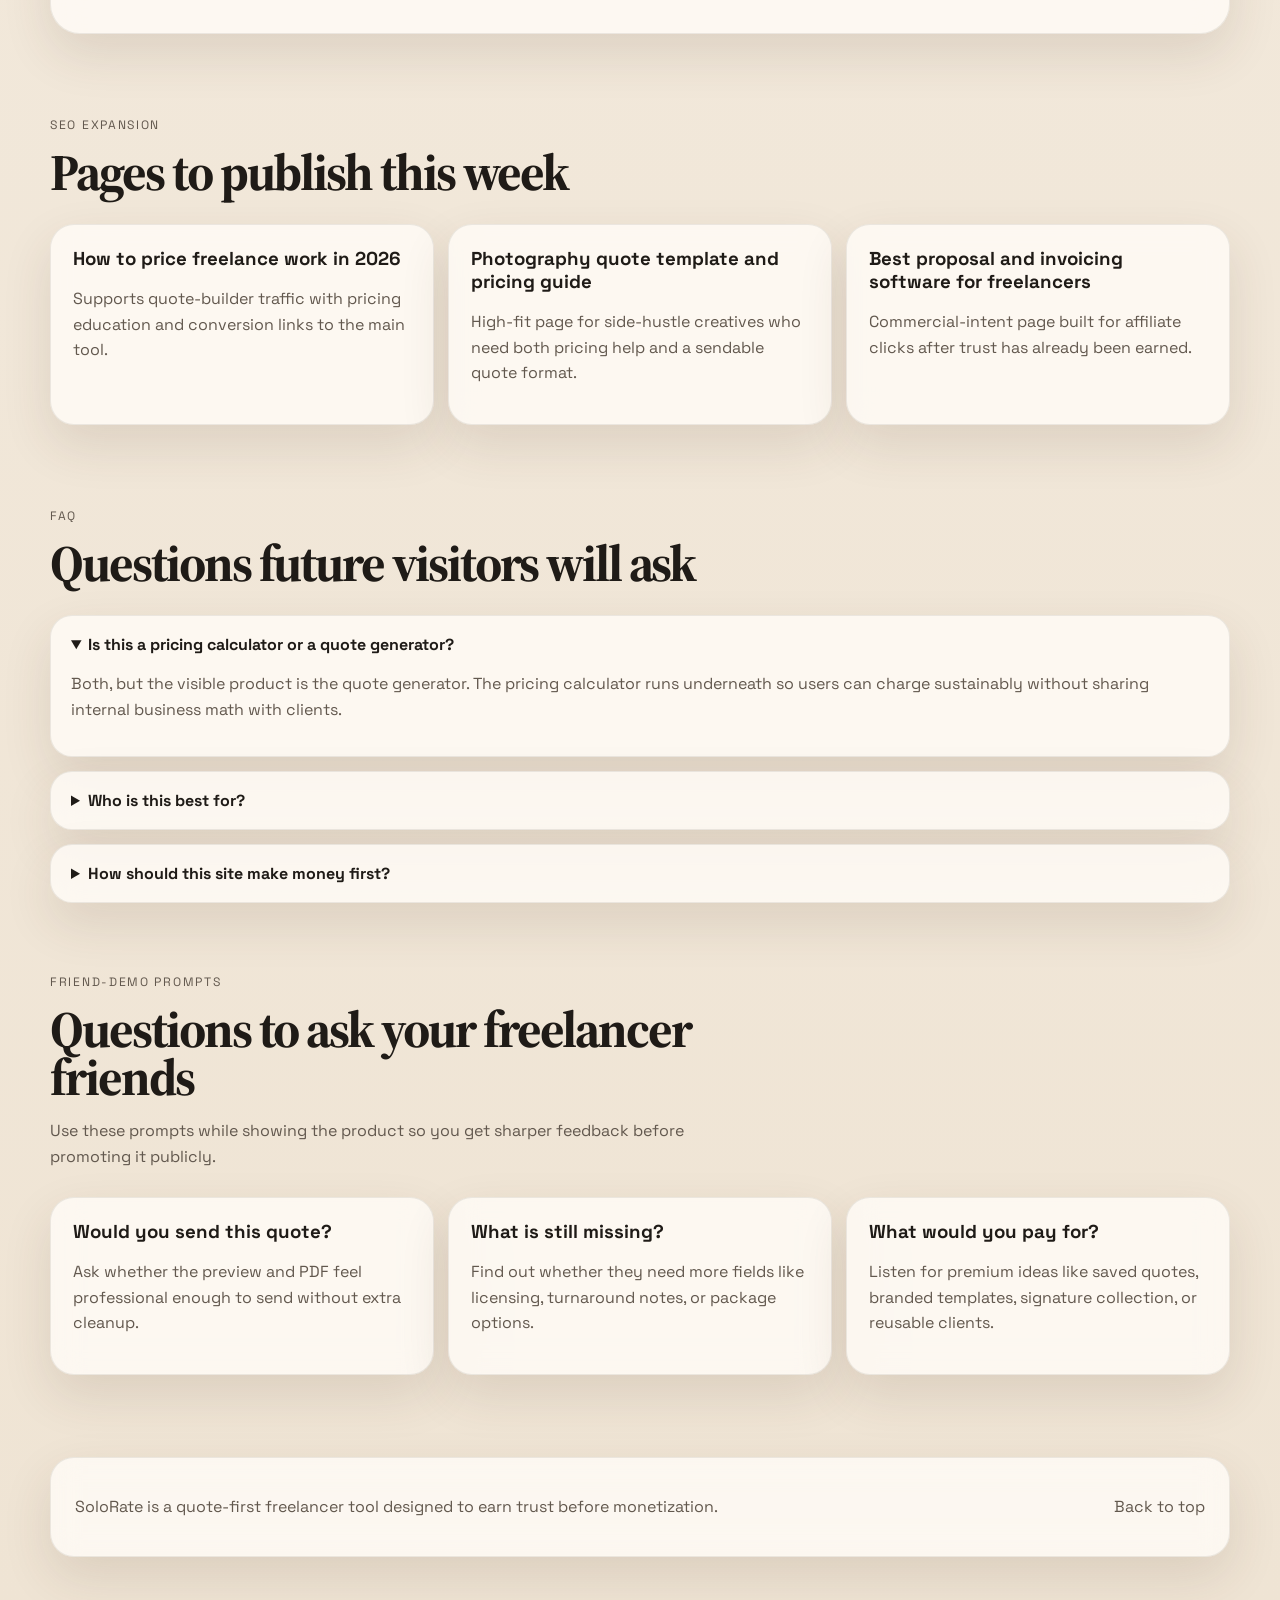
==== commit 4e1aaae4: "Polish SoloRate for friend demos" ====
--- a/index.html
+++ b/index.html
@@ -21,6 +21,7 @@
     href="https://fonts.googleapis.com/css2?family=Space+Grotesk:wght@400;500;700&family=Source+Serif+4:wght@600;700&display=swap"
     rel="stylesheet"
   >
+  <link rel="icon" type="image/svg+xml" href="favicon.svg">
   <link rel="stylesheet" href="styles.css">
   <script type="application/ld+json">
     {
@@ -66,6 +67,11 @@
           <div class="hero-actions">
             <a class="button button-primary" href="#calculator">Build a quote</a>
             <a class="button button-secondary" href="#samples">See sample use cases</a>
+          </div>
+          <div class="micro-proof" aria-label="Quick trust signals">
+            <span>No signup required</span>
+            <span>Works in your browser</span>
+            <span>Printable PDF export</span>
           </div>
           <ul class="hero-points" aria-label="Highlights">
             <li>Beginner-friendly presets plus advanced pricing controls for experienced freelancers</li>
@@ -421,6 +427,15 @@
               </article>
               <textarea id="quoteSummary" readonly class="visually-hidden"></textarea>
             </div>
+            <div class="send-checklist">
+              <p class="eyebrow">Before you send</p>
+              <h3>Quick quote checklist</h3>
+              <ul class="checklist-list">
+                <li>Make sure the client name and project title are specific.</li>
+                <li>Review deliverables so scope is obvious.</li>
+                <li>Confirm deposit, payment terms, and expiration date.</li>
+              </ul>
+            </div>
             <div class="recommend-card">
               <p class="eyebrow">Monetization-ready next step</p>
               <h3 id="recommendTitle">Best next tools for this workflow</h3>
@@ -598,6 +613,28 @@
           </details>
         </div>
       </section>
+
+      <section class="content-section feedback-section">
+        <div class="section-heading">
+          <p class="eyebrow">Friend-demo prompts</p>
+          <h2>Questions to ask your freelancer friends</h2>
+          <p>Use these prompts while showing the product so you get sharper feedback before promoting it publicly.</p>
+        </div>
+        <div class="content-grid">
+          <article>
+            <h3>Would you send this quote?</h3>
+            <p>Ask whether the preview and PDF feel professional enough to send without extra cleanup.</p>
+          </article>
+          <article>
+            <h3>What is still missing?</h3>
+            <p>Find out whether they need more fields like licensing, turnaround notes, or package options.</p>
+          </article>
+          <article>
+            <h3>What would you pay for?</h3>
+            <p>Listen for premium ideas like saved quotes, branded templates, signature collection, or reusable clients.</p>
+          </article>
+        </div>
+      </section>
     </main>
 
     <footer class="site-footer">
@@ -610,3 +647,7 @@
 </body>
 </html>
 
+
+
+
+
--- a/styles.css
+++ b/styles.css
@@ -1003,3 +1003,48 @@
     display: grid;
   }
 }
+.micro-proof {
+  display: flex;
+  flex-wrap: wrap;
+  gap: 10px;
+  margin-top: 18px;
+}
+
+.micro-proof span {
+  padding: 10px 14px;
+  border-radius: 999px;
+  background: rgba(255, 250, 242, 0.7);
+  border: 1px solid rgba(31, 27, 23, 0.08);
+  color: var(--muted);
+  font-size: 0.92rem;
+}
+
+.send-checklist {
+  margin-top: 20px;
+  padding: 22px;
+  border-radius: 24px;
+  background: rgba(255, 252, 247, 0.72);
+  border: 1px solid rgba(31, 27, 23, 0.08);
+  box-shadow: var(--shadow);
+}
+
+.send-checklist h3 {
+  margin: 0 0 10px;
+}
+
+.checklist-list {
+  margin: 0;
+  padding-left: 20px;
+  color: var(--muted);
+  line-height: 1.7;
+}
+
+.feedback-section {
+  padding-top: 70px;
+}
+
+@media (max-width: 640px) {
+  .micro-proof {
+    display: grid;
+  }
+}
